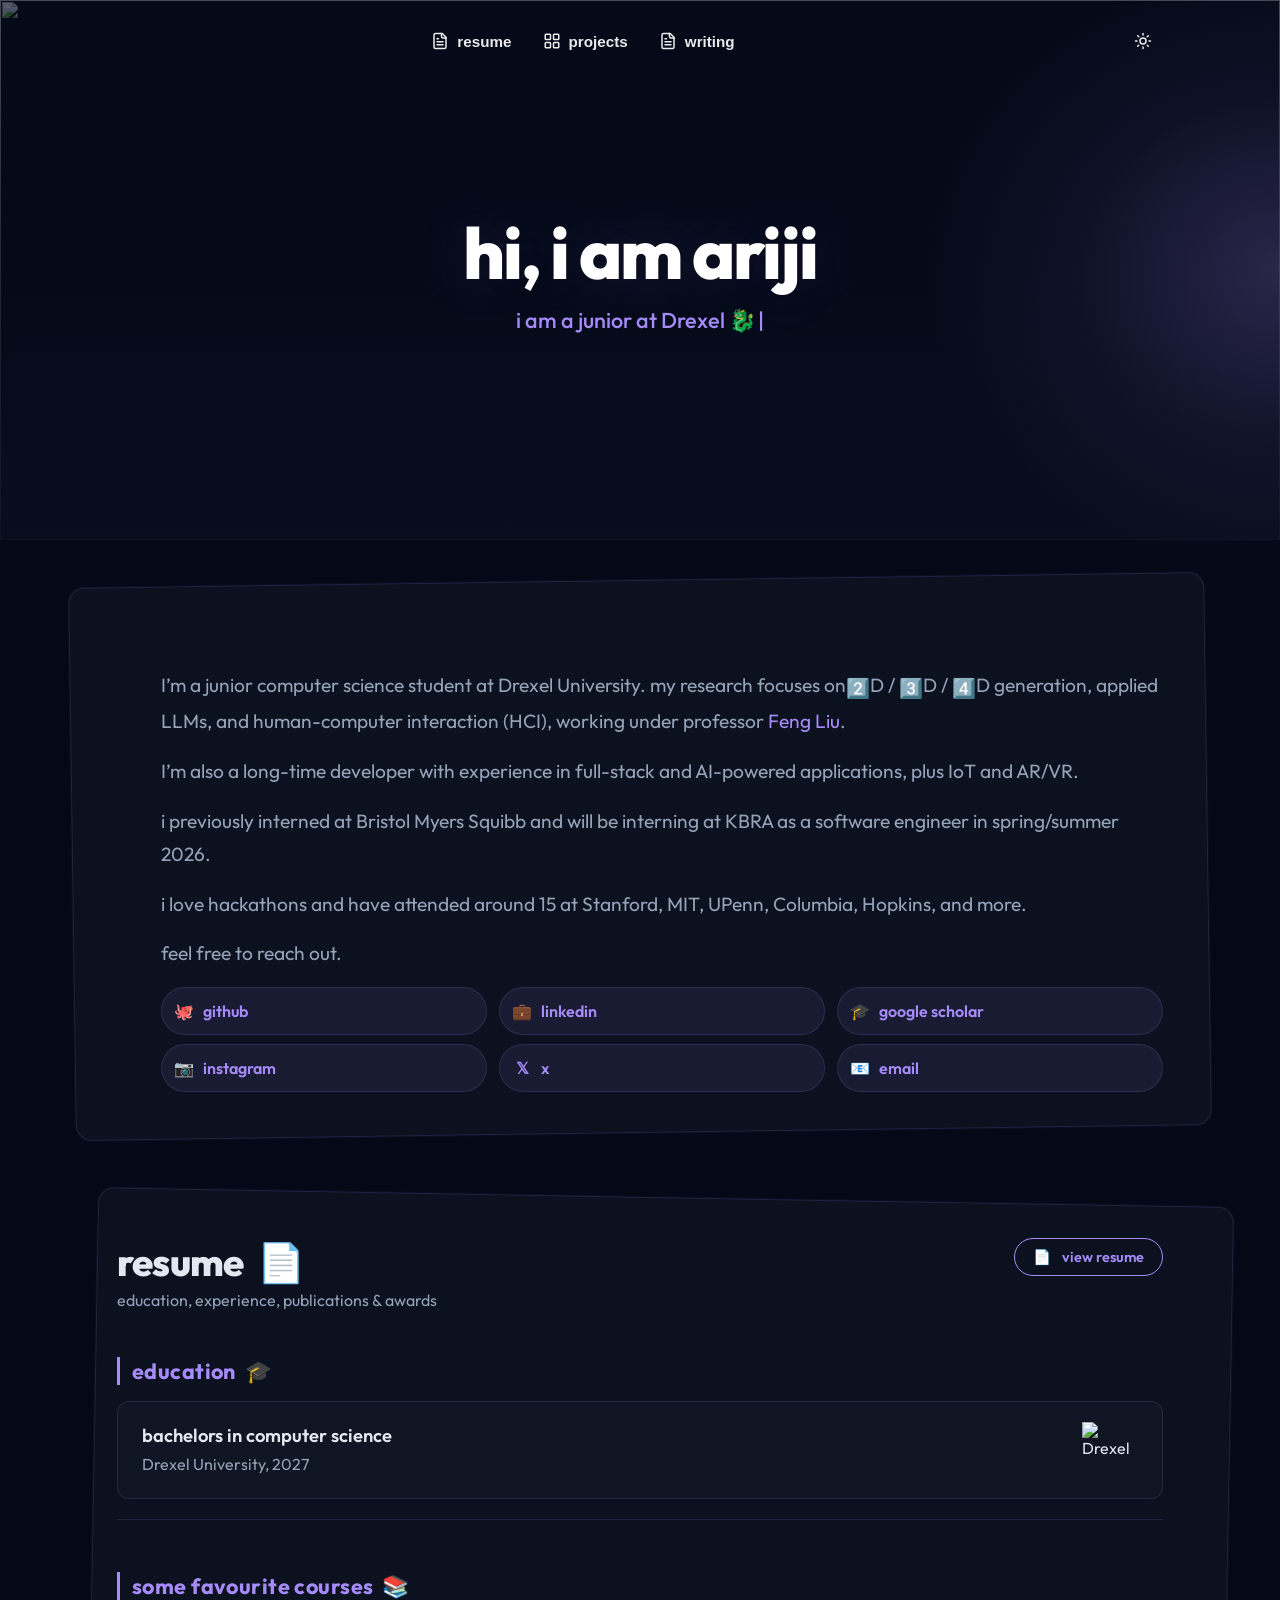
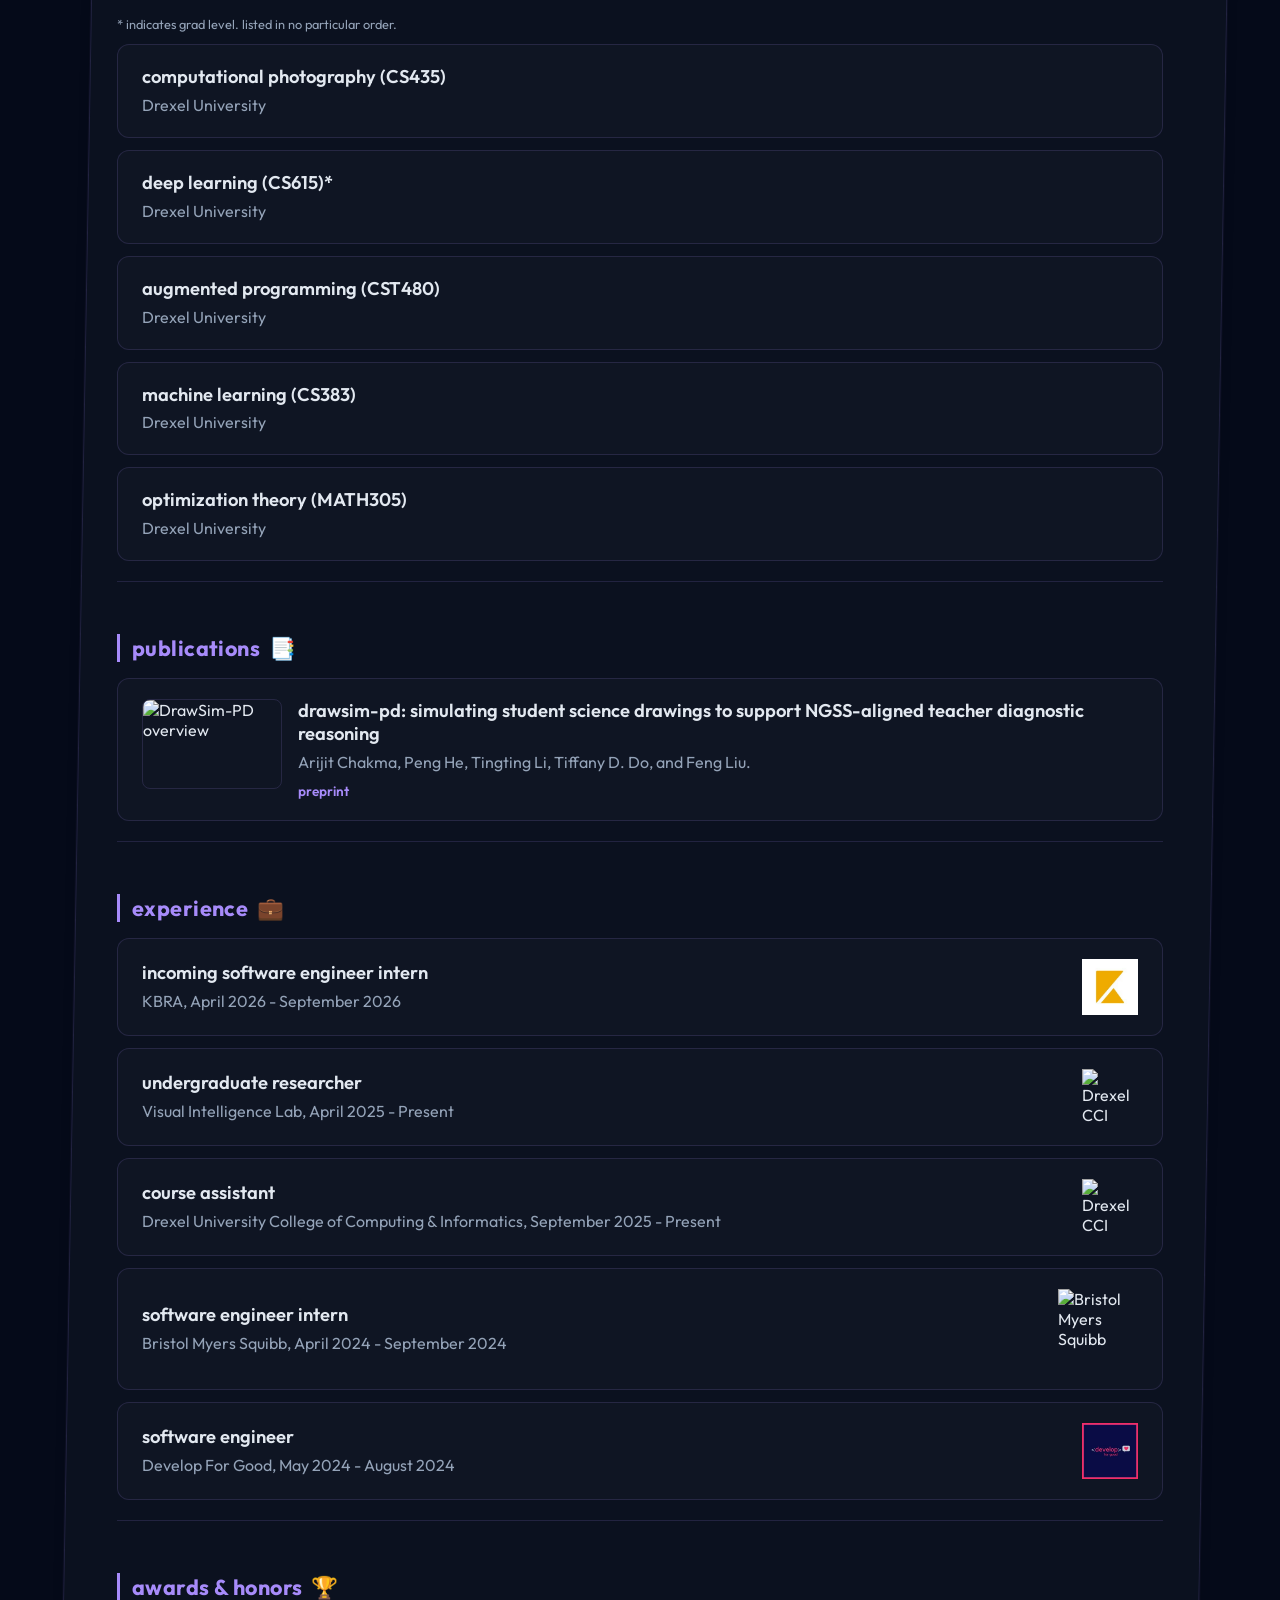
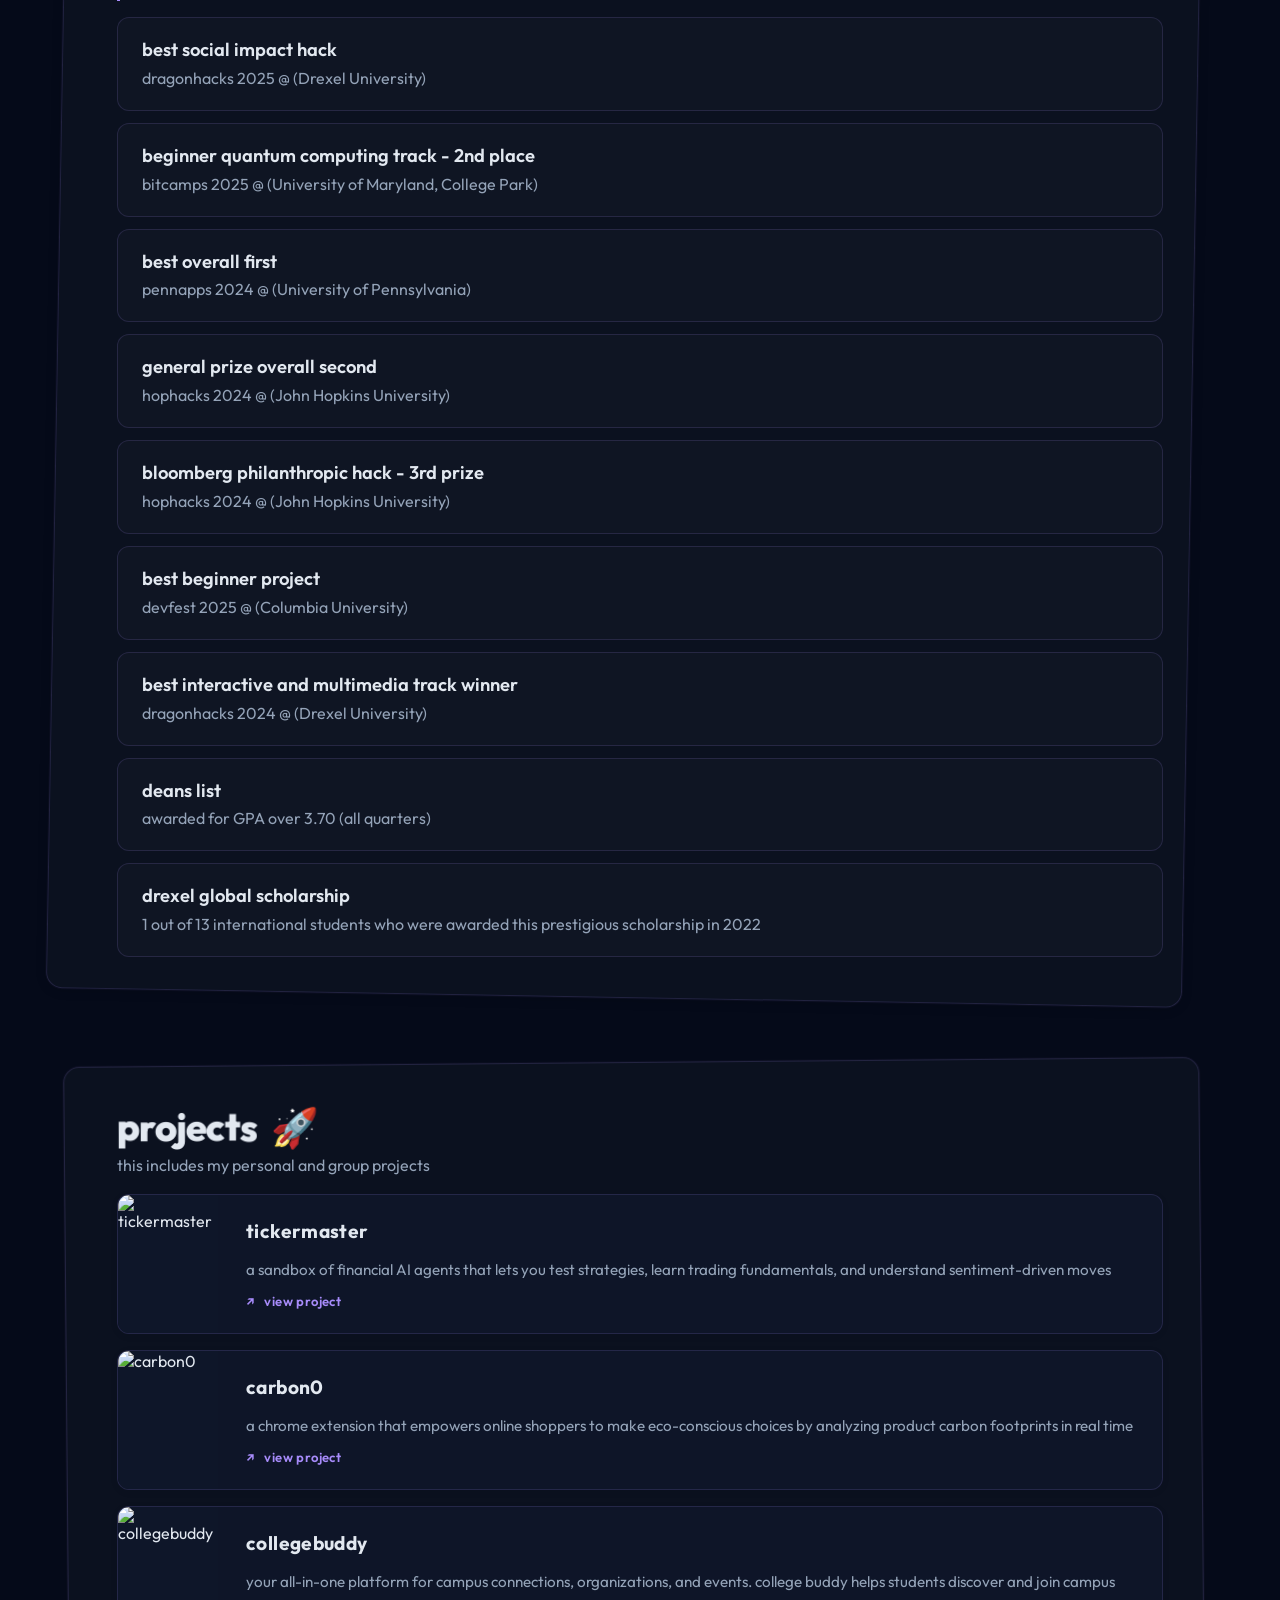
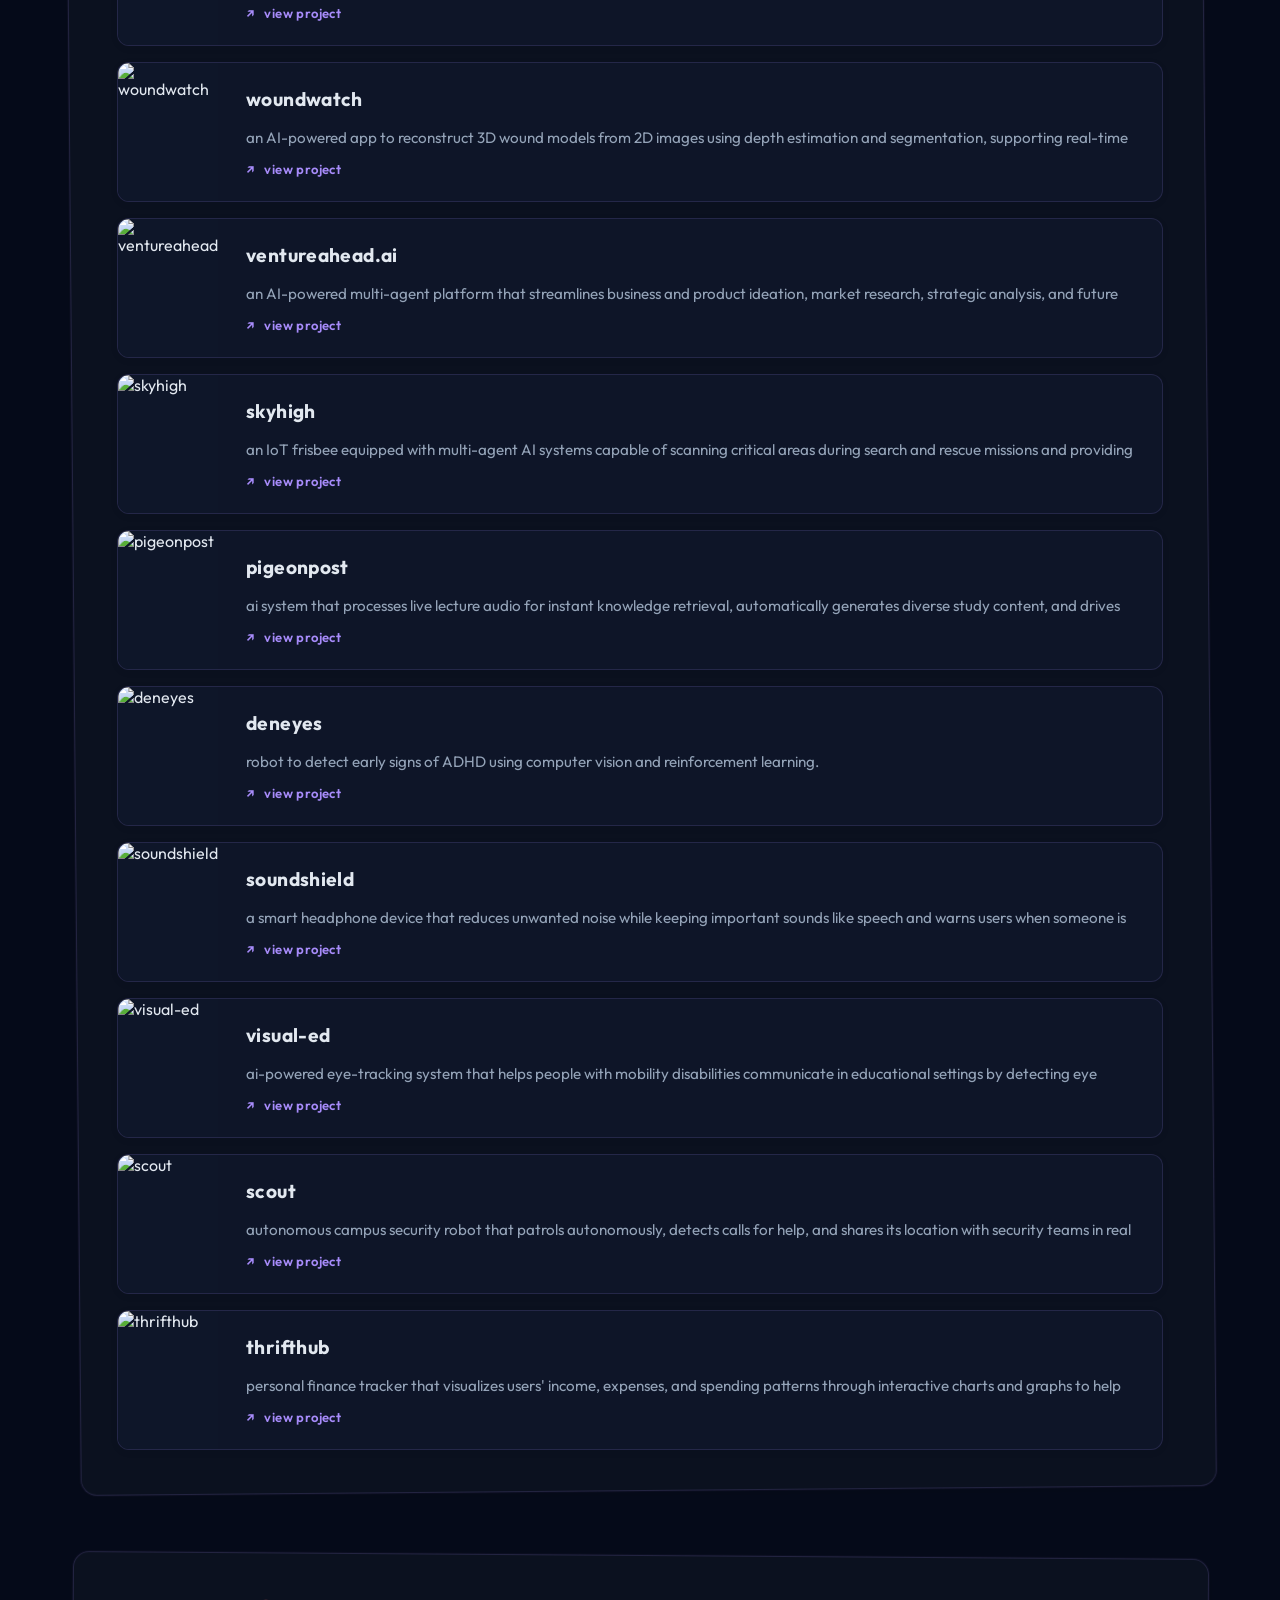
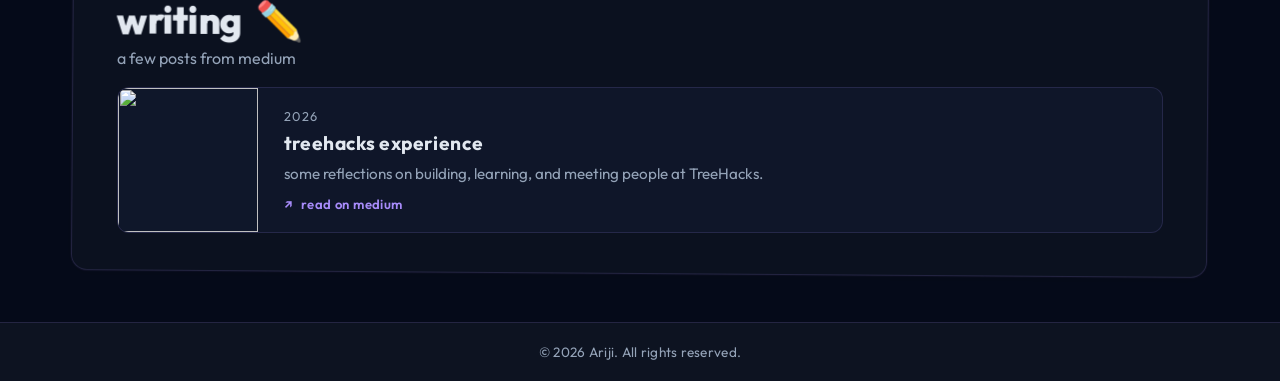
==== index.html @ 7102dad0 "Updates" ====
<!doctype html><html lang="en"><head><meta charset="utf-8"/><link rel="icon" href="data:image/svg+xml,%3Csvg xmlns='http://www.w3.org/2000/svg' viewBox='0 0 100 100'%3E%3Ctext x='50%25' y='66%25' text-anchor='middle' dominant-baseline='central' font-size='100'%3E%F0%9F%91%BB%3C/text%3E%3C/svg%3E"/><meta name="viewport" content="width=device-width,initial-scale=1,viewport-fit=cover"/><meta name="theme-color" content="#050a19"/><link rel="preconnect" href="https://fonts.googleapis.com"/><link rel="preconnect" href="https://fonts.gstatic.com" crossorigin/><link href="https://fonts.googleapis.com/css2?family=Outfit:wght@300;400;500;600;700;800&display=swap" rel="stylesheet"/><meta name="description" content="Ariji Chakma — CS researcher at Drexel (2D/3D/4D generation, LLMs, HCI). Software engineer, hackathon enthusiast."/><link rel="apple-touch-icon" href="/logo192.png"/><link rel="manifest" href="/manifest.json"/><title>Ariji Chakma</title><script defer="defer" src="/static/js/main.16f341e8.js"></script><link href="/static/css/main.cc618ae7.css" rel="stylesheet"></head><body><noscript></noscript><div id="root"></div></body></html>
---- static/css/main.cc618ae7.css ----
@tailwind base;@tailwind components;@tailwind utilities;.home{max-width:100%;overflow-x:hidden}.home,.intro{box-sizing:border-box;padding:0;width:100%}.intro-grid{display:flex;flex-direction:column;gap:1.25rem}.about-header{align-items:center;display:flex;gap:1.25rem;margin-bottom:.75rem}.about-avatar{border:1px solid var(--border-color);border-radius:999px;height:64px;overflow:hidden;width:64px}.about-avatar-img{display:block;height:100%;object-fit:cover;width:100%}.section-heading{color:var(--accent-red);font-size:clamp(1.25rem,2.5vw,1.5rem);font-weight:700;margin-bottom:.25rem;text-transform:lowercase}.section-heading [aria-hidden]{margin-left:.2em}.intro-hero{animation:fadeInUp .6s ease;position:static}.intro-eyebrow{color:var(--text-secondary);font-size:.76rem;font-weight:600;letter-spacing:.06em;margin-bottom:.45rem;text-transform:uppercase}.intro-name{animation:fadeInUp .6s ease .1s both;color:var(--text-primary);font-size:clamp(1.8rem,4vw,3.2rem);font-weight:800;line-height:1.2;margin-bottom:.25rem;word-break:keep-all}.intro-typewriter{animation:fadeInUp .6s ease .15s both;color:var(--accent-red);font-size:clamp(1.1rem,2vw,1.5rem);font-weight:600;margin-bottom:0;min-height:1.75rem}.cursor,.typewriter-text{display:inline-block}.cursor{animation:blink 1s infinite;color:var(--accent-red);margin-left:2px}.bio{animation:fadeInUp .6s ease .2s both;color:var(--text-secondary);font-size:clamp(1.05rem,1.95vw,1.2rem);-webkit-hyphens:auto;hyphens:auto;line-height:1.75;max-width:100%;padding:0;word-break:normal}.bio p{margin-bottom:1rem}.bio .dim-emoji{display:inline;font-style:normal;vertical-align:-.15em}.bio .email-paragraph{margin-top:1rem}.bio a,.email-link{border-bottom:1px solid #0000;color:var(--accent-red);text-decoration:none;transition:color .2s ease,border-color .2s ease}.bio a:hover,.email-link:hover{border-bottom-color:var(--accent-red)}.about-links{grid-gap:.6rem .75rem;display:grid;gap:.6rem .75rem;grid-template-columns:repeat(3,minmax(0,1fr));margin-top:1rem}.about-links a{align-items:center;background:var(--hover-color);border:1px solid var(--border-color);border-radius:999px;color:var(--accent-red);display:inline-flex;font-size:1rem;font-weight:600;gap:.55rem;min-width:0;padding:.55rem .75rem;text-decoration:none;text-transform:lowercase;transition:transform .25s cubic-bezier(.34,1.56,.64,1),background .2s ease,border-color .2s ease}.about-links a:hover{background:#a78bfa1f;border-color:var(--accent-red-soft);transform:translateY(-1px)}.about-link-emoji{align-items:center;display:inline-flex;flex:0 0 auto;justify-content:center;width:1.25em}.snapshots{animation:fadeInUp .6s ease .3s both;margin-top:3rem;position:relative}.snapshots h2{color:var(--text-primary);font-size:clamp(1.4rem,2.5vw,1.9rem);font-weight:700;margin-bottom:1rem;text-transform:lowercase}.scroll-container{border-radius:8px;overflow:hidden;position:relative;width:100%}.scroll-container:after,.scroll-container:before{content:"";height:100%;pointer-events:none;position:absolute;top:0;width:48px;z-index:2}.scroll-container:before{background:linear-gradient(to right,var(--primary-bg),#0000);left:0}.scroll-container:after{background:linear-gradient(to left,var(--primary-bg),#0000);right:0}.image-grid{animation:scroll 30s linear infinite;display:flex;gap:1rem;padding:4px 0;width:max-content}.image-grid:hover{animation-play-state:paused}.snapshot-img{border:1px solid var(--border-color);border-radius:8px;height:clamp(200px,32vw,300px);object-fit:cover;transition:opacity .2s ease;width:min(480px,75vw)}.snapshot-img:hover{opacity:.95}@keyframes scroll{0%{transform:translateX(0)}to{transform:translateX(-50%)}}@media (max-width:768px){.about-links{grid-template-columns:repeat(2,minmax(0,1fr))}.about-links a{font-size:.95rem;padding:.55rem .7rem}.snapshot-img{height:200px;width:300px}}@media (max-width:480px){.intro-name{font-size:1.6rem;line-height:1.3;word-break:normal}.bio,.intro-typewriter{font-size:1rem}.bio{line-height:1.6}.bio p{margin-bottom:.85rem}.about-links{gap:.55rem;grid-template-columns:1fr}.about-links a{justify-content:center}.snapshot-img{height:170px;width:260px}.scroll-container:after,.scroll-container:before{width:24px}}.resume{margin:0;max-width:100%;overflow:visible;padding:0;width:100%}.resume,.resume h1{color:var(--text-primary)}.resume h1{animation:fadeInUp .6s ease;font-size:clamp(1.8rem,3.5vw,2.4rem);font-weight:800;letter-spacing:-.02em;margin-bottom:.25rem;text-transform:lowercase}.resume h1 [aria-hidden]{margin-left:.2em}.resume-button [aria-hidden]{margin-right:.25em}.resume-subtitle{animation:fadeInUp .6s ease .1s both;color:var(--text-secondary);font-size:clamp(.9rem,1.5vw,1rem);margin-bottom:1.2rem;text-transform:lowercase}.resume-section{border-bottom:1px solid var(--border-color);margin-bottom:2rem;padding:1.25rem 0;transition:border-color .2s ease}.resume-section:last-child{border-bottom:none;margin-bottom:0;padding-bottom:0}.resume-section h2{border-left:3px solid var(--accent-red);border-radius:0 2px 2px 0;color:var(--accent-red);font-size:clamp(1.15rem,2.2vw,1.35rem);font-weight:700;letter-spacing:.02em;margin-bottom:1rem;padding-left:.75rem;position:relative;text-transform:lowercase}.resume-section h2 [aria-hidden]{margin-left:.2em}.resume-section-note{color:var(--text-secondary);font-size:.8rem;margin-bottom:.75rem}.resume-header{align-items:flex-start;display:flex;gap:.75rem;justify-content:space-between;margin-bottom:.5rem}.resume-button{align-items:center;background:#0000;border:1px solid var(--accent-red);border-radius:999px;color:var(--accent-red);display:inline-flex;font-size:.9rem;font-weight:600;gap:.5rem;padding:.55rem 1.1rem;text-decoration:none;text-transform:lowercase;transition:background .25s ease,color .25s ease,transform .2s ease,box-shadow .25s ease}.resume-button:hover{background:var(--accent-red);box-shadow:0 4px 14px #a78bfa40;color:var(--primary-bg);transform:translateY(-2px)}.item{align-items:center;animation:fadeInUp .5s ease both;background:#ffffff05;border:1px solid var(--border-color);border-radius:12px;display:flex;gap:1rem;margin-bottom:.75rem;padding:1.25rem 1.5rem;transition:transform .25s ease,border-color .25s ease,box-shadow .25s ease,background .25s ease;width:100%}.item:last-child{margin-bottom:0}.item:hover{background:#a78bfa0a;border-color:var(--accent-red-soft);box-shadow:0 4px 16px #a78bfa14;transform:translateY(-2px)}.item:first-child{animation-delay:.1s}.item:nth-child(2){animation-delay:.15s}.item:nth-child(3){animation-delay:.2s}.item:nth-child(4){animation-delay:.25s}.item:nth-child(5){animation-delay:.3s}.item:nth-child(6){animation-delay:.35s}.item:nth-child(7){animation-delay:.4s}.item:nth-child(8){animation-delay:.45s}.item:nth-child(9){animation-delay:.5s}.content{flex:1 1;min-width:0}.content h3{color:var(--text-primary);font-size:clamp(1rem,2vw,1.15rem);font-weight:600;margin-bottom:.3rem}.content .subtitle{color:var(--text-secondary);font-size:clamp(.9rem,1.7vw,1rem);line-height:1.5;margin:0}.resume-link{border-bottom:1px solid #0000;color:var(--text-secondary);text-decoration:none;transition:color .2s ease,border-color .2s ease}.resume-link:hover{border-bottom-color:var(--accent-red);color:var(--accent-red)}.company-logo{height:80px;width:80px}.company-logo,.company-logo-small{flex-shrink:0;margin-left:auto;object-fit:contain}.company-logo-small{height:56px;width:56px}.publication-card-link{color:inherit;display:block;text-decoration:none;width:100%}.publication-card-link:hover .publication-item{background:#a78bfa0d;border-color:var(--accent-red-soft);box-shadow:0 6px 20px #a78bfa1f}.clickable-item{cursor:pointer}.publication-item{align-items:flex-start}.publication-image{border:1px solid var(--border-color);border-radius:8px;flex-shrink:0;height:90px;object-fit:cover;object-position:center top;transition:border-color .25s ease,box-shadow .25s ease;width:140px}.publication-card-link:hover .publication-image{border-color:var(--accent-red-soft);box-shadow:0 2px 12px #a78bfa26}.publication-card-link .publication-title,.publication-card-link .publication-title:hover{letter-spacing:0;text-transform:none}.publication-link{align-items:center;color:var(--accent-red);display:inline-flex;font-size:.85rem;font-weight:600;gap:.35rem;margin-top:.5rem;transition:gap .2s ease}.publication-card-link:hover .publication-link{gap:.5rem}[data-theme=light] .resume .item{background:#0f172a0a}[data-theme=light] .resume .item:hover{background:#7c3aed0f;box-shadow:0 4px 16px #7c3aed1a}[data-theme=light] .resume-button:hover{box-shadow:0 4px 14px #7c3aed40}[data-theme=light] .publication-card-link:hover .publication-item{box-shadow:0 6px 20px #7c3aed1f}@media (max-width:900px){.company-logo{height:64px;width:64px}.company-logo-small{height:48px;width:48px}}@media (max-width:768px){.resume-header{align-items:flex-start;flex-direction:column}.resume-section{padding:1rem 0}.item{gap:.75rem;padding:1rem 1.1rem}.publication-item{flex-direction:column}.publication-image{height:140px;margin-bottom:.5rem;width:100%}}@media (max-width:480px){.resume-section{margin-bottom:1.5rem;padding:.85rem 0}.resume-section h2{font-size:1.1rem;padding-left:.6rem}.resume-header{flex-wrap:wrap}.resume-button{min-height:44px;padding:.6rem 1rem}.item{align-items:flex-start;flex-direction:column;padding:1.1rem 1rem}.item .content{order:2}.item .company-logo,.item .company-logo-small{height:56px;margin:0 0 .5rem;order:1;width:56px}}@media print{.item:hover{background:var(--card-bg);border-color:var(--border-color)}}.projects{margin:0;max-width:100%;padding:0;width:100%}.projects h1{animation:fadeInUp .6s ease;color:var(--text-primary);font-size:clamp(1.8rem,3.5vw,2.4rem);font-weight:800;letter-spacing:-.02em;margin-bottom:.25rem;text-transform:lowercase}.projects h1 [aria-hidden]{margin-left:.2em}.project-link [aria-hidden]{margin-right:.2em}.projects-subtitle{animation:fadeInUp .6s ease .1s both;color:var(--text-secondary);font-size:clamp(.9rem,1.5vw,1rem);margin-bottom:1.2rem;text-transform:lowercase}.projects-header{margin-bottom:.5rem}.projects-grid{display:flex;flex-direction:column;gap:1rem;margin-top:0;width:100%}.project-card-link{color:inherit;display:block;text-decoration:none;width:100%}.project-card{animation:fadeInUp .5s ease both;background:var(--card-elevated);border:1px solid var(--border-color);border-radius:12px;box-shadow:0 2px 8px #0000000d;display:flex;flex-direction:row;height:140px;overflow:hidden;transition:all .4s cubic-bezier(.34,1.56,.64,1);width:100%}.project-card:hover{border-color:var(--accent-red-soft);box-shadow:0 8px 24px #a78bfa26,0 4px 12px #0000001a;transform:translateY(-6px)}[data-theme=light] .project-card:hover{box-shadow:0 8px 24px #7c3aed1f,0 4px 12px #0000000f}.project-card:first-child{animation-delay:.1s}.project-card:nth-child(2){animation-delay:.15s}.project-card:nth-child(3){animation-delay:.2s}.project-card:nth-child(4){animation-delay:.25s}.project-card:nth-child(5){animation-delay:.3s}.project-card:nth-child(6){animation-delay:.35s}.project-card:nth-child(7){animation-delay:.4s}.project-card:nth-child(8){animation-delay:.45s}.project-card:nth-child(9){animation-delay:.5s}.project-card:nth-child(10){animation-delay:.55s}.project-card:nth-child(11){animation-delay:.6s}.project-image{background:var(--card-elevated);flex-shrink:0;height:100%;overflow:hidden;position:relative;transition:width .4s cubic-bezier(.34,1.56,.64,1),height .4s cubic-bezier(.34,1.56,.64,1);width:100px}.project-image:after{background:linear-gradient(180deg,#0000 0,#0000001a);content:"";inset:0;opacity:0;pointer-events:none;position:absolute;transition:opacity .3s ease}.project-card:hover .project-image:after{opacity:1}.project-image img{display:block;height:100%;object-fit:cover;object-position:center;transition:transform .4s cubic-bezier(.4,0,.2,1);width:100%}.project-card:hover .project-image{width:150px}.project-card:hover .project-image img{transform:scale(1.08)}.project-content{display:flex;flex:1 1;flex-direction:column;gap:.5rem;height:100%;justify-content:space-between;min-width:0;padding:1.5rem 1.75rem}.project-category{display:none}.project-content h3{color:var(--text-primary);font-size:clamp(1rem,1.9vw,1.2rem);font-weight:700;letter-spacing:.02em;margin-bottom:.4rem;text-transform:lowercase}.project-content p{-webkit-line-clamp:4;line-clamp:4;-webkit-box-orient:vertical;color:var(--text-secondary);display:-webkit-box;flex:1 1;font-size:clamp(.9rem,1.5vw,.95rem);line-height:1.6;margin-bottom:.4rem;overflow:hidden}.project-link{align-items:center;color:var(--accent-red);display:inline-flex;font-size:.82rem;font-weight:600;gap:.4rem;letter-spacing:.03em;margin-top:auto;text-transform:lowercase;transition:all .3s cubic-bezier(.34,1.56,.64,1)}.project-card:hover .project-link{color:var(--accent-red);transform:translateX(4px)}.project-link svg{transition:transform .3s cubic-bezier(.34,1.56,.64,1)}.project-card:hover .project-link svg{transform:translateX(2px)}@media (max-width:900px){.project-card{border-radius:10px;height:130px}.project-image{width:90px}.project-card:hover .project-image{width:130px}.project-content{padding:1rem 1.25rem}}@media (max-width:768px){.project-card{border-radius:10px;height:120px}.project-image{width:80px}.project-card:hover .project-image{width:120px}.project-content{padding:1.25rem 1.5rem}.project-content h3{font-size:1rem}.project-content p{-webkit-line-clamp:3;line-clamp:3;font-size:.88rem}}@media (max-width:480px){.projects-grid{gap:1rem}.project-card-link:active .project-card{opacity:.98}.project-card{border-radius:12px;flex-direction:column;height:auto;min-height:0;overflow:hidden}.project-image{border-radius:12px 12px 0 0;flex-shrink:0;height:160px;width:100%}.project-card:hover{transform:translateY(-4px)}.project-card:hover .project-image{height:180px;width:100%}.project-content{gap:.75rem;padding:1.25rem 1.5rem 1.5rem}.project-content h3{font-size:1.1rem;margin-bottom:.5rem}.project-content p{-webkit-line-clamp:4;line-clamp:4;font-size:.9rem;line-height:1.6;margin-bottom:.5rem}.project-link{font-size:.8rem;margin-top:.5rem}}@keyframes blogsFadeInUp{0%{opacity:0;transform:translateY(20px)}to{opacity:1;transform:translateY(0)}}.blogs{margin:0;max-width:100%;padding:0;width:100%}.blogs-header{margin-bottom:.75rem}.blogs h1{animation:blogsFadeInUp .6s ease;color:var(--text-primary);font-size:clamp(1.8rem,3.5vw,2.4rem);font-weight:800;letter-spacing:-.02em;margin-bottom:.25rem;text-transform:lowercase}.blogs h1 [aria-hidden]{margin-left:.2em}.blogs-subtitle{animation:blogsFadeInUp .6s ease .1s both;color:var(--text-secondary);font-size:clamp(.9rem,1.5vw,1rem);margin-bottom:1.2rem;text-transform:lowercase}.blogs-grid{display:flex;flex-direction:column;gap:.85rem;margin-top:0;width:100%}.blog-card-link{color:inherit;display:block;text-decoration:none;width:100%}.blog-card{animation:blogsFadeInUp .5s ease both;background:var(--card-elevated);border:1px solid var(--border-color);border-radius:12px;box-shadow:0 2px 8px #0000000d;display:flex;flex-direction:row;overflow:hidden;transition:all .25s cubic-bezier(.34,1.56,.64,1);width:100%}.blog-card:hover{border-color:var(--accent-red-soft);box-shadow:0 8px 24px #a78bfa26,0 4px 12px #0000001a;transform:translateY(-4px)}[data-theme=light] .blog-card:hover{box-shadow:0 8px 24px #7c3aed1f,0 4px 12px #0000000f}.blog-meta{color:var(--text-secondary);font-size:.8rem;letter-spacing:.12em;margin-bottom:.45rem;text-transform:uppercase}.blog-image{background:var(--card-elevated);flex-shrink:0;width:140px}.blog-image img{display:block;height:100%;object-fit:cover;object-position:center;width:100%}.blog-content{display:flex;flex:1 1;flex-direction:column;min-width:0;padding:1.25rem 1.6rem}.blog-card h3{color:var(--text-primary);font-size:clamp(1rem,1.9vw,1.2rem);font-weight:700;letter-spacing:.02em;margin-bottom:.4rem;text-transform:lowercase}.blog-card p{color:var(--text-secondary);font-size:clamp(.9rem,1.5vw,.95rem);line-height:1.6;margin-bottom:.6rem}.blog-link{align-items:center;color:var(--accent-red);display:inline-flex;font-size:.82rem;font-weight:600;gap:.4rem;letter-spacing:.03em;text-transform:lowercase;transition:all .3s cubic-bezier(.34,1.56,.64,1)}.blog-link [aria-hidden]{margin-right:.1rem}.blog-card:hover .blog-link{transform:translateX(3px)}@media (max-width:768px){.blog-image{width:120px}.blog-content{padding:1.1rem 1.35rem}.blog-card p{font-size:.88rem}}@media (max-width:480px){.blogs-grid{gap:.75rem}.blog-card{flex-direction:column}.blog-image{height:160px;width:100%}.blog-content{padding:1.1rem 1.2rem}}.hero{align-items:center;display:flex;justify-content:center;min-height:60vh;overflow:hidden;position:relative}.hero-bg{inset:0;position:absolute}.hero-teaser{height:100%;object-fit:cover;object-position:center;width:100%}.hero-overlay{background:linear-gradient(180deg,#050a19a6 0,#050a19d1 45%,#080e1ef7);inset:0}.hero-bg:after,.hero-overlay{pointer-events:none;position:absolute}.hero-bg:after{background:radial-gradient(ellipse 80% 80% at 100% 50%,#a78bfa38 0,#a78bfa0f 40%,#0000 70%);content:"";height:100%;right:0;top:0;width:50%}.hero-content{padding:2rem 1.5rem;position:relative;text-align:center;z-index:1}.hero-heading{align-items:center;display:inline-flex;gap:.9rem;justify-content:center}.hero-avatar{border:1px solid #94a3b8a6;border-radius:999px;box-shadow:0 0 0 2px #0f172ab3;height:56px;overflow:hidden;width:56px}.hero-avatar-img{display:block;height:100%;object-fit:cover;width:100%}.hero-name{animation:hero-fade-up .8s ease-out both;color:#fff;font-size:clamp(2.5rem,8vw,4.5rem);font-weight:800;letter-spacing:-.03em;margin-bottom:.5rem;text-shadow:0 2px 20px #0000004d,0 0 48px #a78bfa33}.hero-tagline{animation:hero-fade-up .8s ease-out .2s both;color:#a78bfa;font-size:clamp(1rem,2.5vw,1.35rem);font-weight:500;min-height:1.75rem}.hero-profile{align-items:center;display:flex;justify-content:center;margin-top:2rem}.hero-profile-fire{--profile-size:clamp(200px,32vw,270px);--flame-yellow:#e9d5ff;--flame-amber:#c4b5fd;--flame-orange:#a855f7;--flame-deep:#7c3aed;--flame-red:#4c1d95;--flame-glow:#a78bfab3;--flame-glow-hot:#818cf866;animation:hero-fire-flicker 2.2s ease-in-out infinite,hero-profile-in .9s ease-out .3s both;background:conic-gradient(from 12deg,var(--flame-yellow) 0,var(--flame-amber) 12%,var(--flame-orange) 24%,var(--flame-red) 38%,var(--flame-deep) 52%,var(--flame-amber) 68%,var(--flame-yellow) 82%,var(--flame-orange) 92%,var(--flame-yellow) 100%);border-radius:50%;box-shadow:0 0 20px var(--flame-glow),0 0 46px var(--flame-glow-hot),inset 0 0 22px #fbbf2429;filter:saturate(1.1);height:var(--profile-size);isolation:isolate;padding:7px;position:relative;width:var(--profile-size)}.hero-profile-fire:after,.hero-profile-fire:before{border-radius:50%;content:"";pointer-events:none;position:absolute;z-index:-1}.hero-profile-fire:before{animation:flame-spin 7.5s linear infinite;background:conic-gradient(from -8deg,#0000 0,var(--flame-yellow) 4%,var(--flame-orange) 8%,var(--flame-deep) 12%,#0000 16%,#0000 20%,var(--flame-amber) 24%,var(--flame-orange) 28%,var(--flame-deep) 32%,#0000 38%,#0000 42%,var(--flame-yellow) 46%,var(--flame-orange) 50%,var(--flame-deep) 54%,#0000 60%,#0000 64%,var(--flame-amber) 68%,var(--flame-orange) 72%,var(--flame-deep) 76%,#0000 82%,#0000 86%,var(--flame-yellow) 92%,var(--flame-orange) 96%,var(--flame-deep) 100%);box-shadow:0 0 18px var(--flame-glow),0 0 32px var(--flame-glow-hot);filter:blur(3px);inset:-10px;opacity:.85}.hero-profile-fire:after{animation:flame-lick 2.1s ease-in-out infinite;background:radial-gradient(circle at 30% 25%,#ffffff59,#0000 60%),conic-gradient(from 24deg,var(--flame-yellow) 0,var(--flame-orange) 28%,var(--flame-red) 54%,var(--flame-amber) 78%,var(--flame-yellow) 100%);filter:blur(9px);inset:-8px;mix-blend-mode:screen;opacity:.6}.hero-profile-inner{background:#0d1321;border-radius:50%;height:100%;overflow:hidden;position:relative;width:100%;z-index:1}.hero-profile-pic{display:block;height:100%;object-fit:cover;width:100%}@keyframes hero-fire-flicker{0%,to{box-shadow:0 0 20px #fbbf2480,0 0 40px #ea580c4d,inset 0 0 20px #fbbf2426;filter:brightness(1) saturate(1.1)}50%{box-shadow:0 0 28px #fbbf24b3,0 0 50px #ea580c73,inset 0 0 24px #fbbf2433;filter:brightness(1.08) saturate(1.25)}}@keyframes flame-spin{0%{transform:rotate(0deg)}to{transform:rotate(1turn)}}@keyframes flame-lick{0%,to{filter:blur(12px) brightness(1);opacity:.54;transform:scale(.995)}50%{filter:blur(14px) brightness(1.08);opacity:.72;transform:scale(1.02)}}@keyframes hero-profile-in{0%{opacity:0;transform:scale(.88)}to{opacity:1;transform:scale(1)}}@keyframes hero-fade-up{0%{opacity:0;transform:translateY(20px)}to{opacity:1;transform:translateY(0)}}.hero-tagline .cursor{animation:blink 1s infinite;color:#a78bfa}@keyframes blink{0%,50%{opacity:1}51%,to{opacity:0}}[data-theme=light] .hero-overlay{background:linear-gradient(180deg,#f8fafc80 0,#f1f5f9bf 50%,#f8fafcfa)}[data-theme=light] .hero-bg:after{background:radial-gradient(ellipse 80% 80% at 100% 50%,#7c3aed2e 0,#7c3aed0d 40%,#0000 70%)}[data-theme=light] .hero-name{color:#0f172a;text-shadow:0 0 40px #7c3aed26}[data-theme=light] .hero-tagline,[data-theme=light] .hero-tagline .cursor{color:#7c3aed}[data-theme=light] .hero-profile-fire{--flame-yellow:#f5f3ff;--flame-amber:#ddd6fe;--flame-orange:#c4b5fd;--flame-deep:#a855f7;--flame-red:#7c3aed;--flame-glow:#a78bfa8c;--flame-glow-hot:#818cf859;box-shadow:0 0 18px var(--flame-glow),0 0 38px var(--flame-glow-hot)}[data-theme=light] .hero-profile-inner{background:#f8fafc}@media (max-width:768px){.hero{min-height:50vh}.hero-content{padding:2rem max(1.25rem,env(safe-area-inset-right)) 2rem max(1.25rem,env(safe-area-inset-left))}.hero-name{font-size:clamp(2rem,10vw,3rem)}.hero-tagline{font-size:clamp(.95rem,4vw,1.2rem)}.hero-profile{margin-top:1.5rem}}@media (max-width:480px){.hero{min-height:45vh}.hero-content{padding:1.5rem max(1rem,env(safe-area-inset-right)) 1.5rem max(1rem,env(safe-area-inset-left))}.hero-name{font-size:clamp(1.75rem,9vw,2.5rem);line-height:1.15}.hero-tagline{font-size:.95rem;min-height:1.5rem}.hero-profile{margin-top:1.25rem}.hero-profile-fire{--profile-size:clamp(170px,30vw,230px)}}.hobbies-page{box-sizing:border-box;color:var(--text-primary);max-width:100%;min-height:100%;padding:0;width:100%}.hobbies-title{font-size:clamp(1.6rem,3vw,2.1rem);font-weight:800;margin-bottom:.9rem;text-transform:lowercase}.arts-grid{grid-gap:.7rem;display:grid;gap:.7rem;grid-template-columns:repeat(auto-fill,minmax(280px,1fr));width:100%}.art-card{background:var(--card-bg);border:1px solid var(--border-color);border-radius:10px;overflow:hidden;transition:border-color .2s ease;width:100%}.art-card:hover{background:var(--card-elevated);border-color:var(--accent-red-soft)}.art-image-wrap{aspect-ratio:1;background:var(--secondary-bg);overflow:hidden;position:relative}.art-image{display:block;height:100%;object-fit:cover;object-position:center;transition:transform .2s ease;width:100%}.art-card:hover .art-image{transform:scale(1.02)}.art-info{background:linear-gradient(0deg,#000c,#0000 50%);display:flex;flex-direction:column;inset:0;justify-content:flex-end;opacity:0;padding:1rem;position:absolute;transition:opacity .2s ease}.art-card:hover .art-info{opacity:1}.art-meta{color:#ffffffe6;font-size:.85rem;margin:0}@media (max-width:768px){.arts-grid{grid-template-columns:1fr}}@media (hover:none){.art-info{opacity:0;pointer-events:none}}.sidebar{background:var(--sidebar-bg);border-right:1px solid var(--border-color);display:flex;flex-direction:column;gap:1.5rem;max-width:var(--sidebar-width);padding:0 1.25rem 1.5rem;position:relative;width:100%}.sidebar:before{background:linear-gradient(to bottom,#0000,var(--accent-red-soft) 20%,var(--accent-red-soft) 80%,#0000);content:"";height:100%;opacity:.3;position:absolute;right:0;top:0;width:1px}.desktop-sidebar{height:100vh;left:0;overflow-y:auto;position:fixed;top:0;z-index:1000}.mobile-sidebar{display:none}.brand-button{align-items:center;animation:fadeInUp .5s ease;background:#0000;border:0;cursor:pointer;display:flex;justify-content:center;margin:0 auto;padding:1.5rem 0 0;position:relative;transition:all .4s cubic-bezier(.34,1.56,.64,1);width:fit-content}.brand-button:hover{transform:translateY(-2px)}@keyframes fadeInUp{0%{opacity:0;transform:translateY(10px)}to{opacity:1;transform:translateY(0)}}.profile-image-container{border:2px solid var(--border-color);border-radius:50%;box-shadow:0 4px 16px #00000026;flex-shrink:0;height:120px;overflow:hidden;position:relative;transition:all .4s cubic-bezier(.34,1.56,.64,1);width:120px}.brand-button:hover .profile-image-container{border-color:var(--accent-red-soft);box-shadow:0 0 0 3px var(--accent-soft),0 8px 24px #a78bfa40;transform:scale(1.08)}.profile-image{display:block;height:100%;object-fit:cover;object-position:center top;transition:transform .5s cubic-bezier(.34,1.56,.64,1);width:100%}.brand-button:hover .profile-image{transform:scale(1.06)}.brand-copy{display:flex;flex-direction:column;gap:0;min-width:0}.brand-title{color:var(--text-primary);font-size:clamp(1.1rem,2vw,1.3rem);font-weight:700;line-height:1.2;transition:transform .3s ease,color .3s ease}.brand-button:hover .brand-title{color:var(--accent-red);transform:translateX(2px)}.brand-subtitle{color:var(--text-secondary);font-size:clamp(.8rem,1.5vw,.9rem);margin-top:2px;text-transform:lowercase;transition:color .3s ease,transform .3s ease}.brand-button:hover .brand-subtitle{color:var(--text-primary);transform:translateX(2px)}.nav-controls,.nav-links{display:flex;flex-direction:column;gap:6px;padding:.5rem 0}.nav-link{align-items:center;background:#0000;border:1px solid #0000;border-radius:12px;color:var(--text-secondary);cursor:pointer;display:inline-flex;font-size:clamp(1rem,1.8vw,1.15rem);gap:.85rem;min-height:48px;overflow:hidden;padding:.75rem 1rem;position:relative;text-decoration:none;transform:translateX(0) scale(1);transition:all .35s cubic-bezier(.34,1.56,.64,1);width:100%}.nav-link:before{background:linear-gradient(to bottom,var(--accent-red),var(--accent-red-soft));border-radius:0 3px 3px 0;content:"";height:0;left:0;position:absolute;top:50%;transform:translateY(-50%);transition:height .35s cubic-bezier(.34,1.56,.64,1);width:4px}.nav-link:hover{background:var(--card-elevated);border-color:var(--border-color);box-shadow:0 4px 16px #00000014;color:var(--text-primary);transform:translateX(8px) scale(1.02)}.nav-link:hover:before{height:65%}.nav-link.active{background:linear-gradient(90deg,#ff45001f,var(--card-elevated));border-color:var(--accent-red-soft);box-shadow:0 4px 16px #ff450033;color:var(--accent-red);font-weight:600;transform:translateX(8px) scale(1.02)}.nav-link.active:before{background:linear-gradient(to bottom,var(--accent-red),var(--accent-red-soft));height:70%}.nav-link svg{flex-shrink:0;transition:transform .35s cubic-bezier(.34,1.56,.64,1)}.nav-link:hover svg{transform:scale(1.15)}@keyframes slideIn{0%{opacity:0;transform:translateX(-8px)}to{opacity:1;transform:translateX(4px)}}.nav-text{text-transform:lowercase}.social-links{border-top:1px solid var(--border-color);display:flex;flex-wrap:wrap;gap:8px;margin-top:auto;padding-top:1.25rem;position:relative}.social-links:before{background:linear-gradient(90deg,#0000,var(--accent-red-soft),#0000);content:"";height:1px;left:50%;position:absolute;top:0;transform:translateX(-50%);width:40px}.social-link{align-items:center;background:var(--card-elevated);border:1px solid var(--border-color);border-radius:12px;box-shadow:0 2px 8px #0000000f;color:var(--text-secondary);display:inline-flex;height:42px;justify-content:center;position:relative;transform:scale(1) rotate(0deg);width:42px}.social-link,.social-link:after{transition:all .4s cubic-bezier(.34,1.56,.64,1)}.social-link:after{border:2px solid var(--accent-red-soft);border-radius:14px;content:"";inset:-2px;opacity:0;position:absolute;transform:scale(.9)}.social-link:hover{background:linear-gradient(135deg,#ff450026,var(--card-elevated));border-color:var(--accent-red-soft);box-shadow:0 8px 24px #ff45004d;color:var(--accent-red);transform:translateY(-4px) scale(1.1) rotate(3deg)}.social-link:hover:after{opacity:.5;transform:scale(1.05)}.social-link svg{transition:transform .3s cubic-bezier(.34,1.56,.64,1)}.social-link:hover svg{transform:scale(1.2)}.mobile-menu-btn{align-items:center;background:var(--card-bg);border:1px solid var(--border-color);border-radius:10px;box-shadow:0 2px 8px #0000001a;color:var(--text-primary);cursor:pointer;display:none;height:48px;justify-content:center;position:fixed;right:1rem;top:1rem;transition:all .35s cubic-bezier(.34,1.56,.64,1);width:48px;z-index:1300}.mobile-menu-btn:hover{background:var(--card-elevated);border-color:var(--accent-red-soft);box-shadow:0 6px 20px #ff450040;transform:scale(1.08)}.mobile-menu-btn.open{background:var(--accent-red);border-color:var(--accent-red);color:var(--primary-bg)}.sidebar-overlay{display:none}@media (max-width:900px){.desktop-sidebar{display:none}.mobile-menu-btn{display:inline-flex}.mobile-sidebar{border-right:1px solid var(--border-color);box-shadow:4px 0 24px #00000026;display:flex;height:100vh;left:0;position:fixed;top:0;transform:translateX(-100%);transition:transform .3s cubic-bezier(.4,0,.2,1);width:min(340px,85vw);z-index:1250}.mobile-sidebar.open{transform:translateX(0)}.profile-image-container{height:80px;width:80px}.nav-link{font-size:1rem;min-height:48px}.sidebar{padding:1rem .9rem}.sidebar-overlay{-webkit-backdrop-filter:blur(2px);backdrop-filter:blur(2px);background:#0006;display:block;inset:0;opacity:0;position:fixed;transition:opacity .3s cubic-bezier(.4,0,.2,1),visibility .3s cubic-bezier(.4,0,.2,1);visibility:hidden;z-index:1200}.sidebar-overlay.visible{opacity:1;visibility:visible}@media (max-width:480px){.profile-image-container{height:70px;width:70px}.brand-title{font-size:1rem}.brand-subtitle{font-size:.75rem}.nav-link{font-size:.95rem;min-height:44px}.social-link{height:36px;width:36px}.mobile-sidebar{width:min(300px,90vw)}}}@media (min-width:901px) and (max-width:1100px){:root{--sidebar-width:280px}}.footer{align-items:center;background:var(--secondary-bg);border-top:1px solid var(--border-color);color:var(--text-secondary);display:flex;flex-direction:column;font-size:.85rem;gap:.5rem;letter-spacing:.02em;margin-top:auto;padding:1.25rem max(1rem,env(safe-area-inset-right)) 1.25rem max(1rem,env(safe-area-inset-left));text-align:center}@media (max-width:480px){.footer{padding:.85rem max(1rem,env(safe-area-inset-right)) max(.85rem,env(safe-area-inset-bottom)) max(1rem,env(safe-area-inset-left))}}.navbar{background:#0000;border-bottom:none;left:0;position:absolute;right:0;top:0;z-index:10}.navbar .navbar-inner{background:#0000;border:none;border-radius:0 0 12px 12px;margin:.75rem 1rem 0;max-width:calc(1200px - 2rem)}.navbar-inner{justify-content:space-between;margin:0 auto;max-width:1200px;padding:.75rem 1.5rem}.navbar-center,.navbar-inner{align-items:center;display:flex}.navbar-center{flex:1 1;gap:.5rem;justify-content:center}.navbar-brand{background:none;border:none;color:var(--text-primary);cursor:pointer;font-size:1.25rem;font-weight:700;padding:.35rem 0;text-transform:lowercase;transition:color .2s ease}.navbar-brand:hover{color:var(--accent-red)}.navbar .navbar-brand,.navbar .navbar-link{color:#ffffffeb}.navbar .navbar-link:hover{background:var(--hover-color);color:var(--accent-red)}.navbar-links{align-items:center;display:flex;gap:.25rem}.navbar-link{align-items:center;background:none;border:none;border-radius:8px;color:var(--text-secondary);cursor:pointer;display:inline-flex;font-size:.95rem;font-weight:600;gap:.5rem;padding:.5rem .85rem;text-decoration:none;text-transform:lowercase;transition:color .2s ease,background .2s ease}.navbar-link:hover{background:var(--hover-color);color:var(--text-primary)}.navbar-link.active{background:var(--hover-color);color:var(--accent-red)}.navbar-actions{align-items:center;display:flex;gap:.25rem;margin-left:auto}.navbar-theme{padding:.5rem}[data-theme=light] .navbar .navbar-brand,[data-theme=light] .navbar .navbar-link{color:#0f172a}[data-theme=light] .navbar .navbar-link:hover{background:#7c3aed1a;color:#7c3aed}@media (max-width:768px){.navbar .navbar-inner{margin:.5rem .75rem 0;padding-left:max(1rem,env(safe-area-inset-left));padding-right:max(1rem,env(safe-area-inset-right))}.navbar-inner{padding:.6rem .5rem}.navbar-center{flex:1 1;gap:.25rem;justify-content:center}.navbar-link{font-size:.88rem;padding:.45rem .6rem}.navbar-link svg{height:16px;width:16px}.navbar-theme{min-height:44px;min-width:44px;padding:.5rem}}@media (max-width:480px){.navbar .navbar-inner{margin:.5rem .5rem 0}.navbar-inner{padding:.5rem .4rem}.navbar-link{font-size:.82rem;padding:.4rem .5rem}.navbar-link span{display:inline}}:root{--sidebar-width:260px;--accent:#a78bfa;--accent-soft:#a78bfa40;--accent-red:#a78bfa;--accent-red-soft:#c4b5fd;--focus-ring:#a78bfa59;--radius-sm:8px;--radius-md:12px;--radius-lg:16px}[data-theme=dark]{--primary-bg:#050a19;--secondary-bg:#0d1321;--sidebar-bg:#080e1cf2;--text-primary:#e2e8f0;--text-secondary:#94a3b8;--accent-color:#a78bfa;--hover-color:#a78bfa14;--border-color:#a78bfa26;--card-bg:#0d1321cc;--card-elevated:#0f172ae6}[data-theme=light]{--primary-bg:#f8fafc;--secondary-bg:#f1f5f9;--sidebar-bg:#fffffff7;--text-primary:#0f172a;--text-secondary:#475569;--accent-color:#7c3aed;--accent-red:#7c3aed;--accent-red-soft:#8b5cf6;--hover-color:#7c3aed14;--border-color:#0f172a1a;--card-bg:#fff;--card-elevated:#fff;--focus-ring:#7c3aed66}*{box-sizing:border-box;margin:0;padding:0}#root,body,html{min-height:100%}html{scroll-behavior:smooth}body,html{direction:ltr;overflow-x:hidden}body{-webkit-font-smoothing:antialiased;-moz-osx-font-smoothing:grayscale;background:var(--primary-bg);color:var(--text-primary);font-family:Outfit,-apple-system,BlinkMacSystemFont,Segoe UI,Roboto,sans-serif;overflow-y:auto;transition:background-color .2s ease,color .2s ease}.app,.footer,.home,.main-content,.projects,.resume,.sidebar{direction:ltr}::-webkit-scrollbar{width:8px}::-webkit-scrollbar-track{background:#0000}::-webkit-scrollbar-thumb{background:var(--border-color);border-radius:4px}::-webkit-scrollbar-thumb:hover{background:var(--text-secondary)}::selection{background:#a78bfa40;background:var(--accent-soft);color:var(--text-primary)}@media (prefers-reduced-motion:reduce){*,:after,:before{animation-duration:.01ms!important;animation-iteration-count:1!important;transition-duration:.01ms!important}}.app{min-height:100vh}.page-shell{align-items:stretch;display:flex;flex-direction:column;min-height:100vh;width:100%}.main-content{display:flex;flex:1 1;flex-direction:column;max-width:100%;overflow-x:hidden;padding:0;transition:all .2s ease;width:100%}.app-ethereal .main-content{padding:0}.footer{width:100%}#about-section,#blogs-section,#projects-section,#resume-section{scroll-margin-top:24px}#about-section,#resume-section{margin-bottom:0}.home-page-layout{display:flex;flex-direction:column;gap:4rem;margin:0 auto;max-width:1200px;padding:2.5rem 2rem 3rem;width:100%}.about-with-profile{margin-top:0;overflow:visible;position:relative}.profile-overlap{display:flex;justify-content:center;position:relative;z-index:2}.profile-overlap--left{left:0;margin:0;padding:0;position:absolute;top:0;transform:translate(30%,-50%)}.profile-overlap .hero-profile{margin-top:0}.content-section{animation:fadeIn .6s ease;background:var(--card-bg);border:1px solid var(--border-color);border-radius:16px;border-radius:var(--radius-lg);box-shadow:0 2px 12px #0000001f,0 0 0 1px #a78bfa0a;display:block;padding:2.5rem 2.75rem;transition:transform .35s cubic-bezier(.34,1.56,.64,1),box-shadow .35s ease,border-color .25s ease;width:100%}[data-theme=light] .content-section{box-shadow:0 1px 3px #0000000f,0 0 0 1px #0f172a0f}.content-section:hover{border-color:#a78bfa33;box-shadow:0 12px 40px #0000002e,0 0 0 1px #a78bfa1f}[data-theme=light] .content-section:hover{border-color:#7c3aed26;box-shadow:0 6px 20px #00000014,0 0 0 1px #0f172a14}#about-section.content-section{transform:rotate(-.8deg)}#about-section.content-section:hover{transform:rotate(-.8deg) translateY(-4px) scale(1.02)}#about-section .content-section-inner{padding-left:2.75rem;padding-top:3rem;transform:rotate(.8deg)}#resume-section.content-section{transform:rotate(1deg)}#resume-section.content-section:hover{transform:rotate(1deg) translateY(-4px) scale(1.02)}#resume-section .content-section-inner{transform:rotate(-1deg)}#projects-section.content-section{transform:rotate(-.5deg)}#projects-section.content-section:hover{transform:rotate(-.5deg) translateY(-4px) scale(1.02)}#projects-section .content-section-inner{transform:rotate(.5deg)}#blogs-section.content-section{transform:rotate(.4deg)}#blogs-section.content-section:hover{transform:rotate(.4deg) translateY(-4px) scale(1.02)}#blogs-section .content-section-inner{transform:rotate(-.4deg)}@keyframes fadeIn{0%{opacity:0;transform:translateY(20px)}to{opacity:1;transform:translateY(0)}}:is(a,button,.nav-link,.project-card-link):focus-visible{border-radius:8px;outline:3px solid #a78bfa59;outline:3px solid var(--focus-ring);outline-offset:2px}@media (hover:none){:is(a,button):active{-webkit-tap-highlight-color:rgba(167,139,250,.2);tap-highlight-color:#a78bfa33}}@media (max-width:1100px){:root{--sidebar-width:280px}.main-content{padding:1.5rem 1.5rem 2rem}}@media (min-width:1200px){.main-content{padding:2rem 3rem 2.5rem}}@media (max-width:900px){.page-shell{align-items:stretch;margin-left:0;width:100%}.main-content{max-width:100%;padding:0;width:100%}.home-page-layout{padding:2.5rem 1.25rem 2rem}#about-section,#blogs-section,#projects-section,#resume-section{scroll-margin-top:24px}#about-section,#resume-section{margin-bottom:0}}@media (max-width:768px){.profile-overlap--left{left:50%;top:0;transform:translate(-50%,-50%)}.home-page-layout{padding:2rem max(1rem,env(safe-area-inset-right)) 1.5rem max(1rem,env(safe-area-inset-left))}#about-section.content-section,#projects-section.content-section,#resume-section.content-section{transform:none}#about-section.content-section:hover,#projects-section.content-section:hover,#resume-section.content-section:hover{transform:translateY(-2px)}#about-section .content-section-inner,#projects-section .content-section-inner,#resume-section .content-section-inner{transform:none}#about-section .content-section-inner{padding-top:3rem}}@media (max-width:480px){.main-content{max-width:100%;padding:0;width:100%}.home-page-layout{padding:1.5rem max(1rem,env(safe-area-inset-right)) 1.5rem max(1rem,env(safe-area-inset-left))}.content-section{padding:1.75rem max(1.25rem,env(safe-area-inset-right)) 1.75rem max(1.25rem,env(safe-area-inset-left))}#about-section .content-section-inner{padding-left:1.25rem;padding-right:1.25rem;padding-top:3rem}.bio,.home,.intro,.intro-grid{max-width:100%;width:100%}}
/*# sourceMappingURL=main.cc618ae7.css.map*/
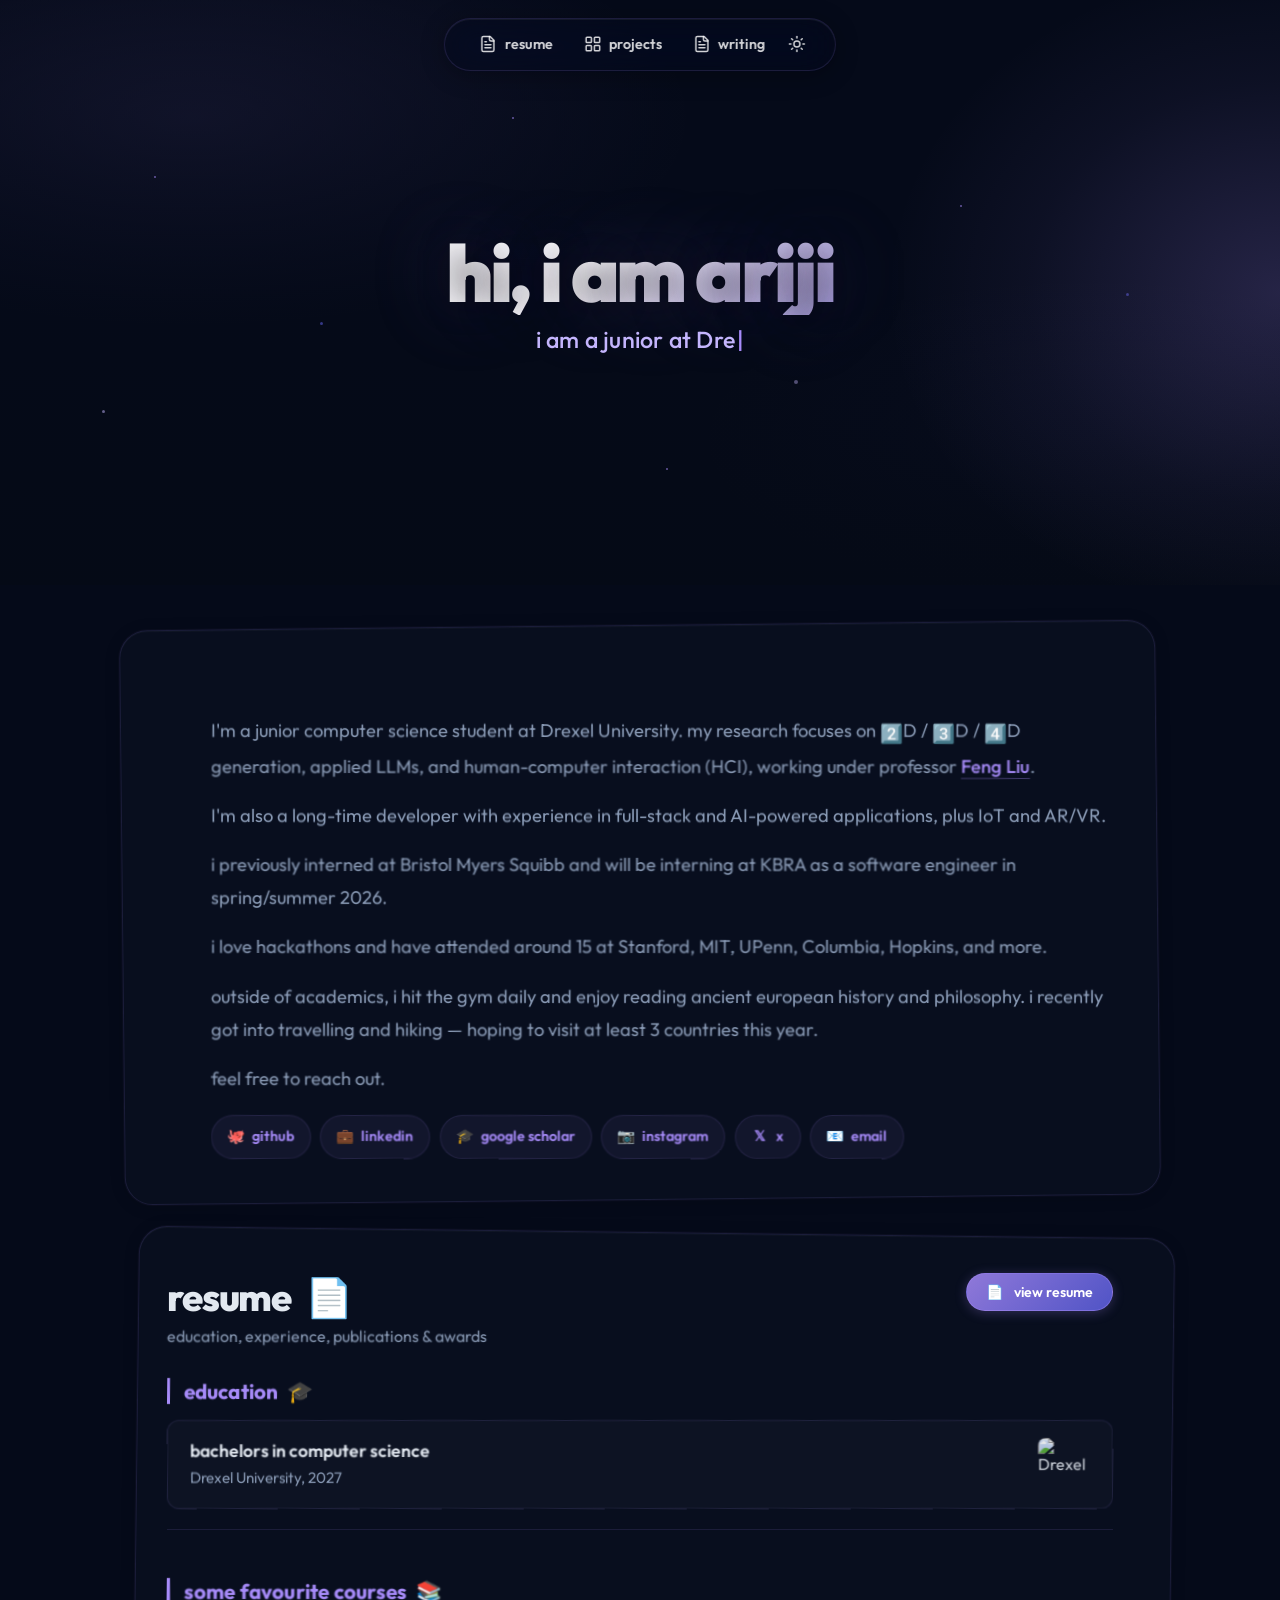
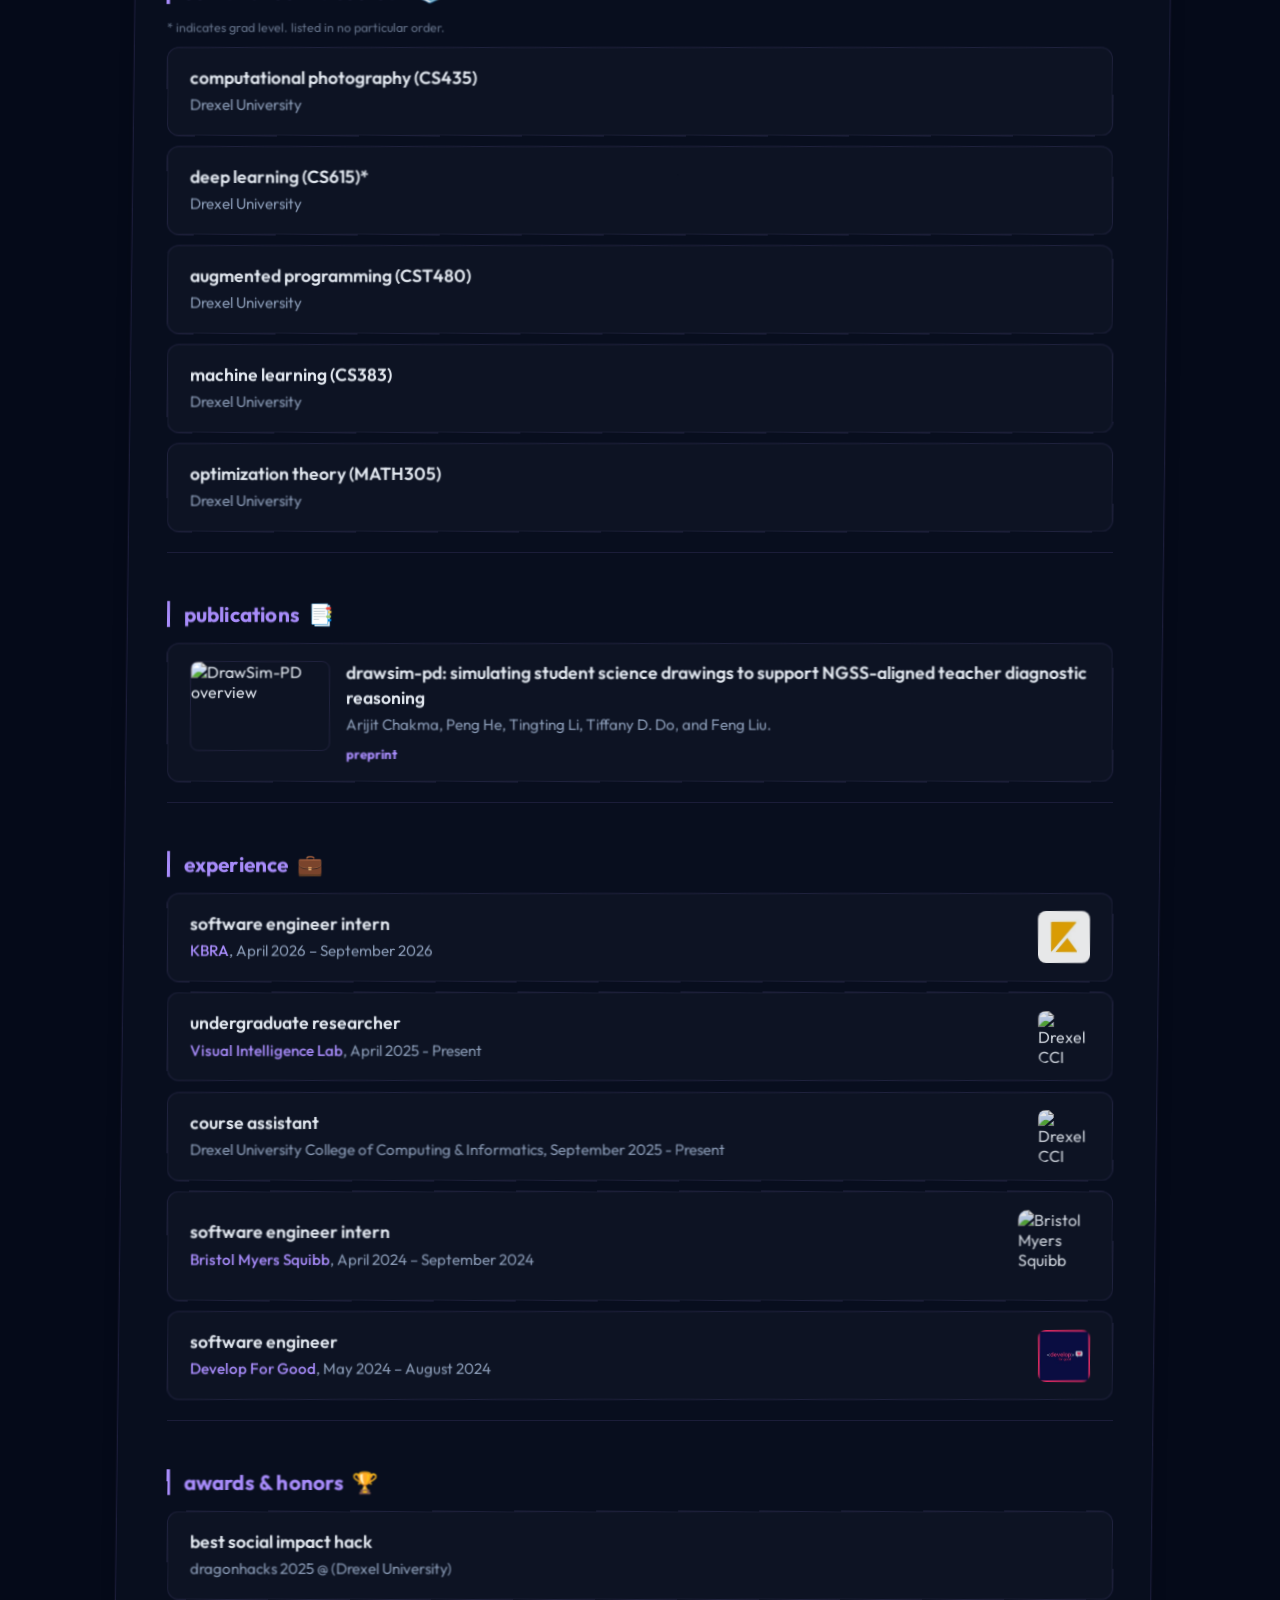
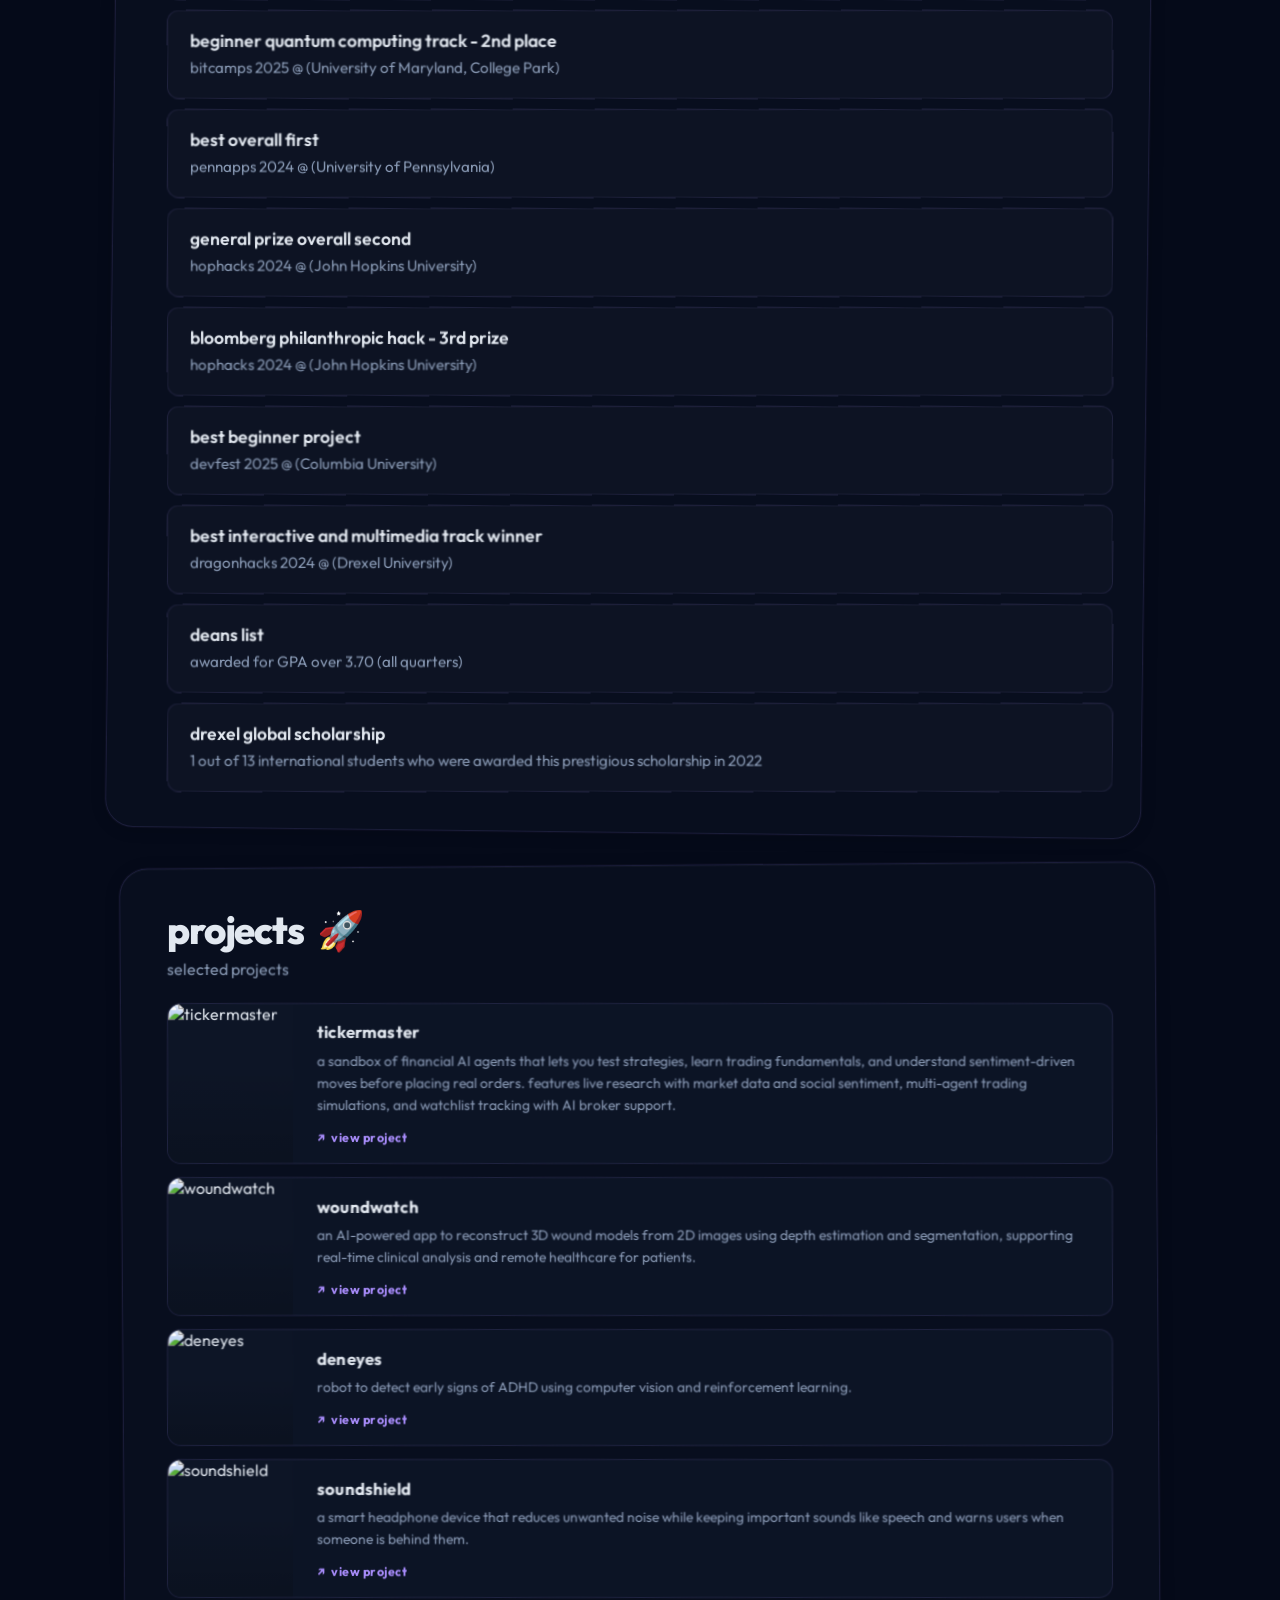
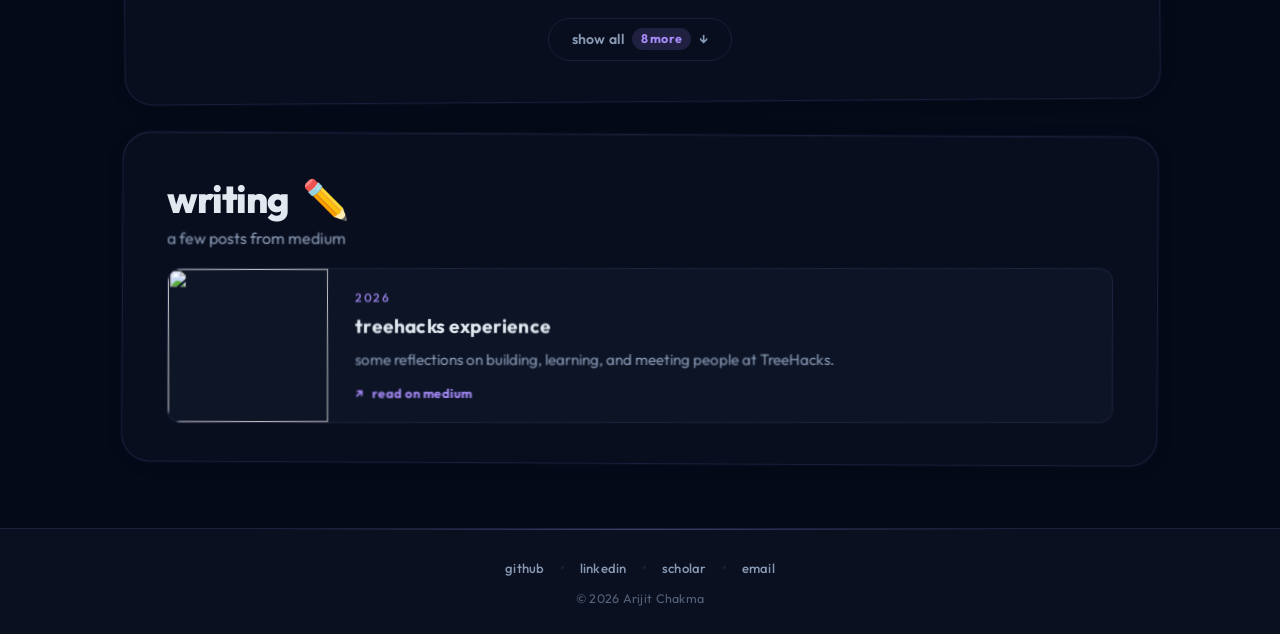
==== commit c225d6b5: "Updates" ====
--- a/index.html
+++ b/index.html
@@ -1 +1 @@
-<!doctype html><html lang="en"><head><meta charset="utf-8"/><link rel="icon" href="data:image/svg+xml,%3Csvg xmlns='http://www.w3.org/2000/svg' viewBox='0 0 100 100'%3E%3Ctext x='50%25' y='66%25' text-anchor='middle' dominant-baseline='central' font-size='100'%3E%F0%9F%91%BB%3C/text%3E%3C/svg%3E"/><meta name="viewport" content="width=device-width,initial-scale=1,viewport-fit=cover"/><meta name="theme-color" content="#050a19"/><link rel="preconnect" href="https://fonts.googleapis.com"/><link rel="preconnect" href="https://fonts.gstatic.com" crossorigin/><link href="https://fonts.googleapis.com/css2?family=Outfit:wght@300;400;500;600;700;800&display=swap" rel="stylesheet"/><meta name="description" content="Ariji Chakma — CS researcher at Drexel (2D/3D/4D generation, LLMs, HCI). Software engineer, hackathon enthusiast."/><link rel="apple-touch-icon" href="/logo192.png"/><link rel="manifest" href="/manifest.json"/><title>Ariji Chakma</title><script defer="defer" src="/static/js/main.16f341e8.js"></script><link href="/static/css/main.cc618ae7.css" rel="stylesheet"></head><body><noscript></noscript><div id="root"></div></body></html>+<!doctype html><html lang="en"><head><meta charset="utf-8"/><link rel="icon" href="data:image/svg+xml,%3Csvg xmlns='http://www.w3.org/2000/svg' viewBox='0 0 100 100'%3E%3Ctext x='50%25' y='66%25' text-anchor='middle' dominant-baseline='central' font-size='100'%3E%F0%9F%91%BB%3C/text%3E%3C/svg%3E"/><meta name="viewport" content="width=device-width,initial-scale=1,viewport-fit=cover"/><meta name="theme-color" content="#050a19"/><link rel="preconnect" href="https://fonts.googleapis.com"/><link rel="preconnect" href="https://fonts.gstatic.com" crossorigin/><link href="https://fonts.googleapis.com/css2?family=Outfit:wght@300;400;500;600;700;800&display=swap" rel="stylesheet"/><meta name="description" content="Ariji Chakma — CS researcher at Drexel (2D/3D/4D generation, LLMs, HCI). Software engineer, hackathon enthusiast."/><link rel="apple-touch-icon" href="/logo192.png"/><link rel="manifest" href="/manifest.json"/><title>Ariji Chakma</title><script defer="defer" src="/static/js/main.a3942839.js"></script><link href="/static/css/main.5e949f59.css" rel="stylesheet"></head><body><noscript></noscript><div id="root"></div></body></html>
--- a/static/css/main.5e949f59.css
+++ b/static/css/main.5e949f59.css
@@ -0,0 +1,2 @@
+@import url(https://fonts.googleapis.com/css2?family=Outfit:wght@300;400;500;600;700;800;900&family=Inter:wght@400;500;600&display=swap);@tailwind base;@tailwind components;@tailwind utilities;.home{max-width:100%;overflow-x:hidden}.home,.intro{box-sizing:border-box;padding:0;width:100%}.intro-grid{display:flex;flex-direction:column;gap:1.25rem}.about-header{align-items:center;display:flex;gap:1.25rem;margin-bottom:.75rem}.about-avatar{border:1px solid var(--border-color);border-radius:999px;height:64px;overflow:hidden;width:64px}.about-avatar-img{display:block;height:100%;object-fit:cover;width:100%}.section-heading{color:var(--accent-red);font-size:clamp(1.25rem,2.5vw,1.5rem);font-weight:700;margin-bottom:.25rem;text-transform:lowercase}.intro-hero{animation:fadeInUp .6s ease;position:static}.intro-eyebrow{color:var(--text-secondary);font-size:.76rem;font-weight:600;letter-spacing:.06em;margin-bottom:.45rem;text-transform:uppercase}.intro-name{animation:fadeInUp .6s ease .1s both;color:var(--text-primary);font-size:clamp(1.8rem,4vw,3.2rem);font-weight:800;line-height:1.2;margin-bottom:.25rem;word-break:keep-all}.intro-typewriter{animation:fadeInUp .6s ease .15s both;color:var(--accent-red);font-size:clamp(1.1rem,2vw,1.5rem);font-weight:600;margin-bottom:0;min-height:1.75rem}.cursor,.typewriter-text{display:inline-block}.cursor{animation:blink 1s infinite;color:var(--accent-red);margin-left:2px}.bio{animation:fadeInUp .6s ease .2s both;color:var(--text-secondary);font-size:clamp(1rem,1.9vw,1.15rem);-webkit-hyphens:auto;hyphens:auto;line-height:1.8;max-width:100%;padding:0;word-break:normal}.bio p{margin-bottom:1rem}.about-highlights{display:flex;flex-direction:column;gap:.55rem;margin:.25rem 0 1.25rem}.about-highlight-item{align-items:flex-start;background:#a78bfa0d;border:1px solid var(--border-color);border-radius:10px;color:var(--text-secondary);display:flex;font-size:clamp(.9rem,1.6vw,1rem);gap:.75rem;padding:.6rem .9rem;transition:background .2s ease,border-color .2s ease}.about-highlight-item:hover{background:#a78bfa1a;border-color:#a78bfa40}[data-theme=light] .about-highlight-item{background:#7c3aed0a;border-color:#7c3aed1a}[data-theme=light] .about-highlight-item:hover{background:#7c3aed14;border-color:#7c3aed33}.about-highlight-emoji{flex-shrink:0;font-size:1.05em;line-height:1.6}.about-interests{display:flex;flex-wrap:wrap;gap:.4rem .5rem;margin:0 0 1.25rem}.about-interest-tag{background:#a78bfa14;border:1px solid var(--border-color);border-radius:999px;color:var(--text-secondary);font-size:.82rem;font-weight:600;letter-spacing:.01em;padding:.32rem .85rem;text-transform:lowercase;transition:transform .2s ease,background .2s ease}.about-interest-tag:hover{background:#a78bfa24;transform:translateY(-2px)}[data-theme=light] .about-interest-tag{background:#7c3aed0f}.bio .dim-emoji{display:inline;font-style:normal;vertical-align:-.15em}.bio .email-paragraph{margin-top:1rem}.bio a,.email-link{border-bottom:1px solid #a78bfa59;color:var(--accent-red);font-weight:500;text-decoration:none;transition:color .2s ease,border-color .2s ease}.bio a:hover,.email-link:hover{border-bottom-color:var(--accent-red)}.about-links{display:flex;flex-wrap:wrap;gap:.5rem .6rem;margin-top:1.25rem}.about-links a{align-items:center;background:#a78bfa0f;border:1px solid var(--border-color);border-radius:999px;color:var(--accent-red);display:inline-flex;font-size:.9rem;font-weight:600;gap:.5rem;min-width:0;padding:.5rem 1rem;text-decoration:none;text-transform:lowercase;transition:transform .25s cubic-bezier(.34,1.56,.64,1),background .2s ease,border-color .2s ease,box-shadow .2s ease}.about-links a:hover{background:#a78bfa24;border-color:#a78bfa59;box-shadow:0 4px 14px #a78bfa26;transform:translateY(-2px)}[data-theme=light] .about-links a:hover{box-shadow:0 4px 14px #7c3aed21}.about-link-emoji{align-items:center;display:inline-flex;flex:0 0 auto;justify-content:center;width:1.1em}.snapshots{animation:fadeInUp .6s ease .3s both;margin-top:3rem;position:relative}.snapshots h2{color:var(--text-primary);font-size:clamp(1.3rem,2.5vw,1.75rem);font-weight:700;margin-bottom:1rem;text-transform:lowercase}.scroll-container{border-radius:12px;overflow:hidden;position:relative;width:100%}.scroll-container:after,.scroll-container:before{content:"";height:100%;pointer-events:none;position:absolute;top:0;width:56px;z-index:2}.scroll-container:before{background:linear-gradient(to right,var(--primary-bg),#0000);left:0}.scroll-container:after{background:linear-gradient(to left,var(--primary-bg),#0000);right:0}.image-grid{animation:scroll 30s linear infinite;display:flex;gap:.85rem;padding:4px 0;width:max-content}.image-grid:hover{animation-play-state:paused}.snapshot-img{border:1px solid var(--border-color);border-radius:10px;height:clamp(200px,32vw,300px);object-fit:cover;transition:opacity .2s ease,transform .2s ease;width:min(480px,75vw)}.snapshot-img:hover{opacity:.95;transform:scale(1.02)}@keyframes scroll{0%{transform:translateX(0)}to{transform:translateX(-50%)}}@media (max-width:768px){.about-links{gap:.45rem .5rem}.about-links a{font-size:.875rem;padding:.48rem .85rem}.snapshot-img{height:200px;width:300px}}@media (max-width:480px){.intro-name{font-size:1.6rem;line-height:1.3;word-break:normal}.intro-typewriter{font-size:1rem}.bio{font-size:.98rem;line-height:1.7}.bio p{margin-bottom:.85rem}.about-links{gap:.4rem}.about-links a{font-size:.84rem;padding:.45rem .8rem}.snapshot-img{height:170px;width:260px}.scroll-container:after,.scroll-container:before{width:24px}}.resume{color:var(--text-primary);margin:0;max-width:100%;overflow:visible;padding:0;width:100%}.resume-header{align-items:flex-start;display:flex;gap:1rem;justify-content:space-between;margin-bottom:.75rem}.resume h1{animation:fadeInUp .6s ease;color:var(--text-primary);font-size:clamp(1.8rem,3.5vw,2.4rem);font-weight:800;letter-spacing:-.03em;margin-bottom:.3rem;text-transform:lowercase}.resume h1 [aria-hidden]{margin-left:.2em}.resume-subtitle{animation:fadeInUp .6s ease .1s both;color:var(--text-secondary);font-size:clamp(.88rem,1.5vw,1rem);margin-bottom:0;text-transform:lowercase}.resume-button{align-items:center;background:linear-gradient(135deg,#a78bfad9,#6366f1cc);border:1px solid #a78bfa66;border-radius:999px;box-shadow:0 2px 12px #a78bfa40;color:#fff;display:inline-flex;flex-shrink:0;font-size:.88rem;font-weight:600;gap:.5rem;padding:.55rem 1.2rem;text-decoration:none;text-transform:lowercase;transition:transform .2s ease,box-shadow .25s ease,background .25s ease}.resume-button:hover{background:linear-gradient(135deg,#a78bfaf2,#6366f1e6);box-shadow:0 6px 22px #a78bfa61;transform:translateY(-2px)}.resume-button [aria-hidden]{margin-right:.1em}[data-theme=light] .resume-button{background:linear-gradient(135deg,#7c3aed,#6366f1);border-color:#7c3aed4d;box-shadow:0 2px 12px #7c3aed38}[data-theme=light] .resume-button:hover{box-shadow:0 6px 22px #7c3aed59}.resume-section{border-bottom:1px solid var(--border-color);margin-bottom:1.75rem;padding:1.25rem 0;transition:border-color .2s ease}.resume-section:last-child{border-bottom:none;margin-bottom:0;padding-bottom:0}.resume-section h2{border-left:3px solid var(--accent-red);border-radius:0 2px 2px 0;color:var(--accent-red);font-size:clamp(1.1rem,2.2vw,1.3rem);font-weight:700;letter-spacing:.01em;margin-bottom:1rem;padding-left:.85rem;position:relative;text-transform:lowercase}.resume-section h2 [aria-hidden]{margin-left:.2em}.resume-section-note{color:var(--text-secondary);font-size:.78rem;margin-bottom:.75rem;opacity:.7}.item{align-items:center;animation:fadeInUp .5s ease both;background:#ffffff05;border:1px solid var(--border-color);border-radius:12px;display:flex;gap:1rem;margin-bottom:.65rem;padding:1.1rem 1.4rem;transition:transform .25s ease,border-color .25s ease,box-shadow .25s ease,background .25s ease;width:100%}.item:last-child{margin-bottom:0}.item:hover{background:#a78bfa0a;border-color:#a78bfa40;box-shadow:0 4px 18px #a78bfa1a;transform:translateY(-2px)}.item:first-child{animation-delay:.05s}.item:nth-child(2){animation-delay:.1s}.item:nth-child(3){animation-delay:.15s}.item:nth-child(4){animation-delay:.2s}.item:nth-child(5){animation-delay:.25s}.item:nth-child(6){animation-delay:.3s}.item:nth-child(7){animation-delay:.35s}.item:nth-child(8){animation-delay:.4s}.item:nth-child(9){animation-delay:.45s}.content{flex:1 1;min-width:0}.content h3{color:var(--text-primary);font-size:clamp(.95rem,1.8vw,1.1rem);font-weight:600;line-height:1.4;margin-bottom:.25rem}.content .subtitle{color:var(--text-secondary);font-size:clamp(.85rem,1.5vw,.95rem);line-height:1.5;margin:0}.resume-link{border-bottom:1px solid #0000;color:var(--accent-red);font-weight:500;text-decoration:none;transition:border-color .2s ease}.resume-link:hover{border-bottom-color:var(--accent-red)}.company-logo{border-radius:10px;height:72px;width:72px}.company-logo,.company-logo-small{flex-shrink:0;margin-left:auto;object-fit:contain;opacity:.9;transition:opacity .2s ease}.company-logo-small{border-radius:8px;height:52px;width:52px}.item:hover .company-logo,.item:hover .company-logo-small{opacity:1}.publication-card-link{color:inherit;display:block;text-decoration:none;width:100%}.publication-card-link:hover .publication-item{background:#a78bfa0d;border-color:#a78bfa40;box-shadow:0 6px 22px #a78bfa21}.clickable-item{cursor:pointer}.publication-item{align-items:flex-start}.publication-image{border:1px solid var(--border-color);border-radius:8px;flex-shrink:0;height:90px;object-fit:cover;object-position:center top;transition:border-color .25s ease,box-shadow .25s ease;width:140px}.publication-card-link:hover .publication-image{border-color:#a78bfa4d;box-shadow:0 2px 14px #a78bfa2e}.publication-card-link .publication-title,.publication-card-link .publication-title:hover{letter-spacing:0;text-transform:none}.publication-link{align-items:center;color:var(--accent-red);display:inline-flex;font-size:.82rem;font-weight:700;gap:.35rem;margin-top:.55rem;transition:gap .2s ease}.publication-card-link:hover .publication-link{gap:.55rem}[data-theme=light] .resume .item{background:rgba(15,23,42,.025)}[data-theme=light] .resume .item:hover{background:#7c3aed0d;border-color:#7c3aed33;box-shadow:0 4px 18px #7c3aed1a}[data-theme=light] .publication-card-link:hover .publication-item{box-shadow:0 6px 22px #7c3aed1f}@media (max-width:900px){.company-logo{height:60px;width:60px}.company-logo-small{height:44px;width:44px}}@media (max-width:768px){.resume-header{align-items:flex-start;flex-direction:column}.resume-section{padding:1rem 0}.item{gap:.75rem;padding:1rem 1.1rem}.publication-item{flex-direction:column}.publication-image{height:140px;margin-bottom:.5rem;width:100%}}@media (max-width:480px){.resume-section{margin-bottom:1.5rem;padding:.85rem 0}.resume-section h2{font-size:1.05rem;padding-left:.65rem}.resume-header{flex-wrap:wrap}.resume-button{min-height:40px;padding:.55rem 1rem}.item{align-items:flex-start;flex-direction:column;padding:1rem .95rem}.item .content{order:2}.item .company-logo,.item .company-logo-small{height:48px;margin:0 0 .5rem;order:1;width:48px}}@media print{.item:hover{background:var(--card-bg);border-color:var(--border-color)}}.projects{margin:0;max-width:100%;padding:0;width:100%}.projects-header{margin-bottom:1.5rem}.projects h1{animation:fadeInUp .6s ease;color:var(--text-primary);font-size:clamp(1.8rem,3.5vw,2.4rem);font-weight:800;letter-spacing:-.03em;margin-bottom:.3rem;text-transform:lowercase}.projects h1 [aria-hidden]{margin-left:.2em}.projects-subtitle{animation:fadeInUp .6s ease .1s both;color:var(--text-secondary);font-size:clamp(.88rem,1.5vw,1rem);margin-bottom:0;text-transform:lowercase}.projects-grid{display:flex;flex-direction:column;gap:.85rem;margin-top:0;width:100%}.project-card-link{color:inherit;display:block;text-decoration:none;width:100%}.project-card{animation:fadeInUp .55s ease both;background:var(--card-elevated);border:1px solid var(--border-color);border-radius:14px;box-shadow:0 2px 10px #00000012;display:flex;flex-direction:row;min-height:110px;overflow:hidden;position:relative;transition:transform .35s cubic-bezier(.34,1.56,.64,1),box-shadow .35s ease,border-color .3s ease;width:100%}.project-card:before{background:linear-gradient(90deg,#0000,#a78bfa80,#0000);border-radius:0 0 2px 2px;content:"";height:1px;left:15%;opacity:0;position:absolute;right:15%;top:0;transition:opacity .35s ease}.project-card:hover:before{opacity:1}.project-card:hover{border-color:#a78bfa40;box-shadow:0 12px 36px #a78bfa2e,0 4px 14px #0000001f;transform:translateY(-6px) scale(1.01)}[data-theme=light] .project-card:hover{border-color:#7c3aed38;box-shadow:0 12px 36px #7c3aed1f,0 4px 14px #0000000f}.project-card:first-child{animation-delay:.05s}.project-card:nth-child(2){animation-delay:.1s}.project-card:nth-child(3){animation-delay:.15s}.project-card:nth-child(4){animation-delay:.2s}.project-card:nth-child(5){animation-delay:.25s}.project-card:nth-child(6){animation-delay:.3s}.project-card:nth-child(7){animation-delay:.35s}.project-card:nth-child(8){animation-delay:.4s}.project-card:nth-child(9){animation-delay:.45s}.project-card:nth-child(10){animation-delay:.5s}.project-card:nth-child(11){animation-delay:.55s}.project-card:nth-child(12){animation-delay:.6s}.project-image{align-self:stretch;background:var(--card-elevated);flex-shrink:0;overflow:hidden;position:relative;width:125px}.project-image:after{background:linear-gradient(180deg,#0000 40%,#00000040);content:"";inset:0;opacity:.7;pointer-events:none;position:absolute;transition:opacity .3s ease}.project-card:hover .project-image:after{opacity:.45}.project-image img{display:block;height:100%;object-fit:cover;object-position:center;transition:transform .5s cubic-bezier(.4,0,.2,1);width:100%}.project-card:hover .project-image img{transform:scale(1.1)}.project-content{display:flex;flex:1 1;flex-direction:column;gap:.35rem;justify-content:center;min-width:0;padding:1.1rem 1.5rem}.project-category{display:none}.project-content h3{color:var(--text-primary);font-size:clamp(.92rem,1.6vw,1.05rem);font-weight:700;letter-spacing:.01em;line-height:1.35;margin-bottom:0;text-transform:lowercase}.project-content p{-webkit-line-clamp:4;line-clamp:4;-webkit-box-orient:vertical;color:var(--text-secondary);display:-webkit-box;flex:1 1;font-size:clamp(.8rem,1.3vw,.87rem);line-height:1.6;margin:0;overflow:hidden}.project-link{align-items:center;color:var(--accent-red);display:inline-flex;font-size:.78rem;font-weight:700;gap:.35rem;letter-spacing:.04em;margin-top:auto;padding-top:.5rem;text-transform:lowercase;transition:all .25s cubic-bezier(.34,1.56,.64,1)}.project-card:hover .project-link{color:var(--accent-red-soft);transform:translateX(3px)}.projects-toggle{align-items:center;background:#0000;border:1.5px solid var(--border-color);border-radius:999px;color:var(--text-secondary);cursor:pointer;display:flex;font-family:inherit;font-size:.88rem;font-weight:600;gap:.5rem;letter-spacing:.02em;margin:1.25rem auto 0;padding:.6rem 1.4rem;text-transform:lowercase;transition:color .2s ease,border-color .2s ease,background .2s ease,box-shadow .2s ease,transform .2s ease}.projects-toggle:hover{background:#a78bfa12;border-color:#a78bfa66;box-shadow:0 0 16px #a78bfa1f;color:var(--accent-red);transform:translateY(-1px)}.projects-toggle-count{align-items:center;background:#a78bfa26;border-radius:999px;color:var(--accent-red);display:inline-flex;font-size:.78rem;font-weight:700;justify-content:center;line-height:1.5;padding:.1rem .55rem}[data-theme=light] .projects-toggle:hover{background:#7c3aed12;border-color:#7c3aed59;box-shadow:0 0 16px #7c3aed1a}[data-theme=light] .projects-toggle-count{background:#7c3aed1f}@media (max-width:768px){.project-image{width:105px}.project-content{padding:1rem 1.25rem}}@media (max-width:480px){.projects-grid{gap:.75rem}.project-card{border-radius:12px;flex-direction:column;height:auto}.project-image{flex-shrink:0;height:155px;width:100%}.project-content{padding:1rem 1.1rem 1.25rem}.project-content p{-webkit-line-clamp:3;line-clamp:3}.project-link{font-size:.75rem;margin-top:.4rem}}@keyframes blogsFadeInUp{0%{opacity:0;transform:translateY(20px)}to{opacity:1;transform:translateY(0)}}.blogs{margin:0;max-width:100%;padding:0;width:100%}.blogs-header{margin-bottom:1.25rem}.blogs h1{animation:blogsFadeInUp .6s ease;color:var(--text-primary);font-size:clamp(1.8rem,3.5vw,2.4rem);font-weight:800;letter-spacing:-.03em;margin-bottom:.3rem;text-transform:lowercase}.blogs h1 [aria-hidden]{margin-left:.2em}.blogs-subtitle{animation:blogsFadeInUp .6s ease .1s both;color:var(--text-secondary);font-size:clamp(.88rem,1.5vw,1rem);text-transform:lowercase}.blogs-grid{display:flex;flex-direction:column;gap:.85rem;width:100%}.blog-card-link{color:inherit;display:block;text-decoration:none;width:100%}.blog-card{animation:blogsFadeInUp .55s ease both;background:var(--card-elevated);border:1px solid var(--border-color);border-radius:14px;box-shadow:0 2px 10px #00000012;display:flex;flex-direction:row;overflow:hidden;position:relative;transition:transform .3s cubic-bezier(.34,1.56,.64,1),box-shadow .3s ease,border-color .3s ease;width:100%}.blog-card:before{background:linear-gradient(90deg,#0000,#a78bfa80,#0000);content:"";height:1px;left:15%;opacity:0;position:absolute;right:15%;top:0;transition:opacity .3s ease}.blog-card:hover:before{opacity:1}.blog-card:hover{border-color:#a78bfa38;box-shadow:0 12px 36px #a78bfa29,0 4px 14px #0000001a;transform:translateY(-5px) scale(1.008)}[data-theme=light] .blog-card:hover{border-color:#7c3aed2e;box-shadow:0 12px 36px #7c3aed1c,0 4px 14px #0000000f}.blog-meta{color:var(--accent-red);font-size:.75rem;font-weight:600;letter-spacing:.12em;margin-bottom:.5rem;opacity:.8;text-transform:uppercase}.blog-image{background:var(--card-elevated);flex-shrink:0;overflow:hidden;position:relative;width:160px}.blog-image img{display:block;height:100%;object-fit:cover;object-position:center;transition:transform .4s cubic-bezier(.4,0,.2,1);width:100%}.blog-card:hover .blog-image img{transform:scale(1.08)}.blog-content{display:flex;flex:1 1;flex-direction:column;min-width:0;padding:1.35rem 1.7rem}.blog-card h3{color:var(--text-primary);font-size:clamp(1rem,1.9vw,1.2rem);font-weight:700;letter-spacing:.01em;line-height:1.4;margin-bottom:.45rem;text-transform:lowercase}.blog-card p{color:var(--text-secondary);flex:1 1;font-size:clamp(.88rem,1.5vw,.95rem);line-height:1.65;margin-bottom:.75rem}.blog-link{align-items:center;color:var(--accent-red);display:inline-flex;font-size:.8rem;font-weight:700;gap:.4rem;letter-spacing:.04em;text-transform:lowercase;transition:all .25s cubic-bezier(.34,1.56,.64,1)}.blog-link [aria-hidden]{margin-right:.1rem}.blog-card:hover .blog-link{color:var(--accent-red-soft);transform:translateX(3px)}@media (max-width:768px){.blog-image{width:130px}.blog-content{padding:1.1rem 1.35rem}.blog-card p{font-size:.88rem}}@media (max-width:480px){.blogs-grid{gap:.75rem}.blog-card{flex-direction:column}.blog-image{height:165px;width:100%}.blog-content{padding:1.1rem 1.2rem}}.hero{align-items:center;display:flex;justify-content:center;min-height:65vh;overflow:hidden;position:relative}.hero-bg{inset:0;position:absolute}.hero-teaser{animation:subtle-zoom 20s ease-in-out infinite alternate;height:100%;object-fit:cover;object-position:center;transform:scale(1.04);width:100%}@keyframes subtle-zoom{0%{transform:scale(1.04)}to{transform:scale(1.12)}}.hero-overlay{background:linear-gradient(180deg,#050a1980 0,#050a19b8 40%,#050a16f5)}.hero-bg:before,.hero-overlay{inset:0;pointer-events:none;position:absolute}.hero-bg:before{animation:orb-drift 8s ease-in-out infinite alternate;background:radial-gradient(ellipse 60% 55% at 15% 20%,#a78bfa2e 0,#0000 65%),radial-gradient(ellipse 50% 45% at 85% 75%,#6366f124 0,#0000 60%);content:""}@keyframes orb-drift{0%{opacity:.8;transform:translate(0)}to{opacity:1;transform:translate(8px,-6px)}}.hero-bg:after{background:radial-gradient(ellipse 80% 80% at 100% 50%,#a78bfa33 0,#a78bfa0d 45%,#0000 70%);content:"";height:100%;right:0;top:0;width:55%}.hero-bg:after,.hero-particles{pointer-events:none;position:absolute}.hero-particles{inset:0;overflow:hidden}.hero-particle{animation:particle-float linear infinite;background:#a78bfa99;border-radius:50%;height:3px;position:absolute;width:3px}.hero-particle:first-child{animation-delay:-2s;animation-duration:12s;height:2px;left:12%;top:30%;width:2px}.hero-particle:nth-child(2){animation-delay:-6s;animation-duration:18s;background:#6366f180;height:3px;left:25%;top:55%;width:3px}.hero-particle:nth-child(3){animation-delay:-1s;animation-duration:14s;height:2px;left:40%;top:20%;width:2px}.hero-particle:nth-child(4){animation-delay:-8s;animation-duration:20s;background:#c4b5fd66;height:4px;left:62%;top:65%;width:4px}.hero-particle:nth-child(5){animation-delay:-4s;animation-duration:16s;height:2px;left:75%;top:35%;width:2px}.hero-particle:nth-child(6){animation-delay:-10s;animation-duration:22s;background:#6366f173;height:3px;left:88%;top:50%;width:3px}.hero-particle:nth-child(7){animation-delay:-3s;animation-duration:15s;height:2px;left:52%;top:80%;width:2px}.hero-particle:nth-child(8){animation-delay:-7s;animation-duration:19s;background:#c4b5fd80;height:3px;left:8%;top:70%;width:3px}@keyframes particle-float{0%{opacity:.6;transform:translateY(0) rotate(0deg)}33%{opacity:1;transform:translateY(-18px) rotate(120deg)}66%{opacity:.8;transform:translateY(-8px) rotate(240deg)}to{opacity:.6;transform:translateY(0) rotate(1turn)}}.hero-content{padding:2rem 1.5rem;position:relative;text-align:center;z-index:1}.hero-heading{align-items:center;display:inline-flex;gap:.9rem;justify-content:center}.hero-avatar{border:1px solid #94a3b8a6;border-radius:999px;box-shadow:0 0 0 2px #0f172ab3;height:56px;overflow:hidden;width:56px}.hero-avatar-img{display:block;height:100%;object-fit:cover;width:100%}.hero-name{-webkit-text-fill-color:#0000;animation:hero-fade-up .9s cubic-bezier(.22,1,.36,1) both;background:linear-gradient(135deg,#fff 40%,#c4b5fdd9);-webkit-background-clip:text;background-clip:text;color:#fff;font-size:clamp(2.8rem,9vw,5rem);font-weight:900;letter-spacing:-.04em;line-height:1.05;margin-bottom:.6rem;text-shadow:0 2px 30px #0006,0 0 80px #a78bfa40}.hero-tagline{animation:hero-fade-up .9s cubic-bezier(.22,1,.36,1) .2s both;color:#c4b5fd;font-size:clamp(1.05rem,2.8vw,1.45rem);font-weight:500;letter-spacing:.01em;min-height:1.75rem}.hero-profile{align-items:center;display:flex;justify-content:center;margin-top:2.5rem}.hero-profile-fire{--profile-size:clamp(210px,33vw,280px);--flame-yellow:#e9d5ff;--flame-amber:#c4b5fd;--flame-orange:#a855f7;--flame-deep:#7c3aed;--flame-red:#4c1d95;--flame-glow:#a78bfabf;--flame-glow-hot:#818cf873;animation:hero-fire-flicker 2.4s ease-in-out infinite,hero-profile-in 1s cubic-bezier(.22,1,.36,1) .35s both;background:conic-gradient(from 12deg,var(--flame-yellow) 0,var(--flame-amber) 12%,var(--flame-orange) 24%,var(--flame-red) 38%,var(--flame-deep) 52%,var(--flame-amber) 68%,var(--flame-yellow) 82%,var(--flame-orange) 92%,var(--flame-yellow) 100%);border-radius:50%;box-shadow:0 0 24px var(--flame-glow),0 0 54px var(--flame-glow-hot),inset 0 0 22px #fbbf2424;filter:saturate(1.1);height:var(--profile-size);isolation:isolate;padding:7px;position:relative;width:var(--profile-size)}.hero-profile-fire:after,.hero-profile-fire:before{border-radius:50%;content:"";pointer-events:none;position:absolute;z-index:-1}.hero-profile-fire:before{animation:flame-spin 7.5s linear infinite;background:conic-gradient(from -8deg,#0000 0,var(--flame-yellow) 4%,var(--flame-orange) 8%,var(--flame-deep) 12%,#0000 16%,#0000 20%,var(--flame-amber) 24%,var(--flame-orange) 28%,var(--flame-deep) 32%,#0000 38%,#0000 42%,var(--flame-yellow) 46%,var(--flame-orange) 50%,var(--flame-deep) 54%,#0000 60%,#0000 64%,var(--flame-amber) 68%,var(--flame-orange) 72%,var(--flame-deep) 76%,#0000 82%,#0000 86%,var(--flame-yellow) 92%,var(--flame-orange) 96%,var(--flame-deep) 100%);box-shadow:0 0 20px var(--flame-glow),0 0 38px var(--flame-glow-hot);filter:blur(3px);inset:-12px;opacity:.85}.hero-profile-fire:after{animation:flame-lick 2.2s ease-in-out infinite;background:radial-gradient(circle at 30% 25%,#ffffff59,#0000 60%),conic-gradient(from 24deg,var(--flame-yellow) 0,var(--flame-orange) 28%,var(--flame-red) 54%,var(--flame-amber) 78%,var(--flame-yellow) 100%);filter:blur(10px);inset:-10px;mix-blend-mode:screen;opacity:.6}.hero-profile-inner{background:#0d1321;border-radius:50%;height:100%;overflow:hidden;position:relative;width:100%;z-index:1}.hero-profile-pic{display:block;height:100%;object-fit:cover;width:100%}.hero-scroll-hint{align-items:center;animation:scroll-hint-bounce 2s ease-in-out infinite,hero-fade-up 1s ease .8s both;bottom:2rem;display:flex;flex-direction:column;gap:.4rem;left:50%;opacity:.5;pointer-events:none;position:absolute;transform:translateX(-50%);z-index:2}.hero-scroll-hint span{color:#ffffffb3;font-size:.7rem;font-weight:500;letter-spacing:.1em;text-transform:uppercase}.hero-scroll-chevron{border-bottom:2px solid #a78bfab3;border-right:2px solid #a78bfab3;height:20px;transform:rotate(45deg);width:20px}@keyframes scroll-hint-bounce{0%,to{transform:translateX(-50%) translateY(0)}50%{transform:translateX(-50%) translateY(5px)}}@keyframes hero-fire-flicker{0%,to{box-shadow:0 0 22px #a78bfa8c,0 0 44px #6366f152,inset 0 0 20px #a78bfa24;filter:brightness(1) saturate(1.1)}50%{box-shadow:0 0 32px #a78bfabf,0 0 56px #6366f17a,inset 0 0 26px #a78bfa33;filter:brightness(1.1) saturate(1.3)}}@keyframes flame-spin{0%{transform:rotate(0deg)}to{transform:rotate(1turn)}}@keyframes flame-lick{0%,to{filter:blur(12px) brightness(1);opacity:.54;transform:scale(.995)}50%{filter:blur(15px) brightness(1.1);opacity:.74;transform:scale(1.025)}}@keyframes hero-profile-in{0%{opacity:0;transform:scale(.85)}to{opacity:1;transform:scale(1)}}@keyframes hero-fade-up{0%{opacity:0;transform:translateY(24px)}to{opacity:1;transform:translateY(0)}}.hero-tagline .cursor{animation:blink 1s infinite;color:#a78bfa}@keyframes blink{0%,50%{opacity:1}51%,to{opacity:0}}[data-theme=light] .hero-overlay{background:linear-gradient(180deg,#f8fafc73 0,#f1f5f9b8 50%,#f8fafcf7)}[data-theme=light] .hero-bg:before{background:radial-gradient(ellipse 60% 55% at 15% 20%,#7c3aed1f 0,#0000 65%),radial-gradient(ellipse 50% 45% at 85% 75%,#6366f11a 0,#0000 60%)}[data-theme=light] .hero-bg:after{background:radial-gradient(ellipse 80% 80% at 100% 50%,#7c3aed29 0,#7c3aed0a 45%,#0000 70%)}[data-theme=light] .hero-name{-webkit-text-fill-color:#0000;background:linear-gradient(135deg,#0f172a 40%,#4c1d95);-webkit-background-clip:text;background-clip:text;text-shadow:none}[data-theme=light] .hero-tagline,[data-theme=light] .hero-tagline .cursor{color:#7c3aed}[data-theme=light] .hero-profile-fire{--flame-yellow:#f5f3ff;--flame-amber:#ddd6fe;--flame-orange:#c4b5fd;--flame-deep:#a855f7;--flame-red:#7c3aed;--flame-glow:#a78bfa8c;--flame-glow-hot:#818cf859;box-shadow:0 0 20px var(--flame-glow),0 0 42px var(--flame-glow-hot)}[data-theme=light] .hero-profile-inner{background:#f8fafc}[data-theme=light] .hero-particle{background:#7c3aed66}@media (max-width:768px){.hero{min-height:55vh}.hero-content{padding:2rem max(1.25rem,env(safe-area-inset-right)) 2rem max(1.25rem,env(safe-area-inset-left))}.hero-name{font-size:clamp(2.2rem,11vw,3.2rem)}.hero-tagline{font-size:clamp(.98rem,4.5vw,1.25rem)}.hero-profile{margin-top:1.5rem}.hero-particle,.hero-scroll-hint{display:none}}@media (max-width:480px){.hero{min-height:48vh}.hero-content{padding:1.5rem max(1rem,env(safe-area-inset-right)) 1.5rem max(1rem,env(safe-area-inset-left))}.hero-name{font-size:clamp(1.85rem,10vw,2.6rem);line-height:1.1}.hero-tagline{font-size:.98rem;min-height:1.5rem}.hero-profile{margin-top:1.25rem}.hero-profile-fire{--profile-size:clamp(175px,65vw,230px)}}.hobbies-page{box-sizing:border-box;color:var(--text-primary);max-width:100%;min-height:100%;padding:0;width:100%}.hobbies-title{font-size:clamp(1.6rem,3vw,2.1rem);font-weight:800;margin-bottom:.9rem;text-transform:lowercase}.arts-grid{grid-gap:.7rem;display:grid;gap:.7rem;grid-template-columns:repeat(auto-fill,minmax(280px,1fr));width:100%}.art-card{background:var(--card-bg);border:1px solid var(--border-color);border-radius:10px;overflow:hidden;transition:border-color .2s ease;width:100%}.art-card:hover{background:var(--card-elevated);border-color:var(--accent-red-soft)}.art-image-wrap{aspect-ratio:1;background:var(--secondary-bg);overflow:hidden;position:relative}.art-image{display:block;height:100%;object-fit:cover;object-position:center;transition:transform .2s ease;width:100%}.art-card:hover .art-image{transform:scale(1.02)}.art-info{background:linear-gradient(0deg,#000c,#0000 50%);display:flex;flex-direction:column;inset:0;justify-content:flex-end;opacity:0;padding:1rem;position:absolute;transition:opacity .2s ease}.art-card:hover .art-info{opacity:1}.art-meta{color:#ffffffe6;font-size:.85rem;margin:0}@media (max-width:768px){.arts-grid{grid-template-columns:1fr}}@media (hover:none){.art-info{opacity:0;pointer-events:none}}.sidebar{background:var(--sidebar-bg);border-right:1px solid var(--border-color);display:flex;flex-direction:column;gap:1.5rem;max-width:var(--sidebar-width);padding:0 1.25rem 1.5rem;position:relative;width:100%}.sidebar:before{background:linear-gradient(to bottom,#0000,var(--accent-red-soft) 20%,var(--accent-red-soft) 80%,#0000);content:"";height:100%;opacity:.3;position:absolute;right:0;top:0;width:1px}.desktop-sidebar{height:100vh;left:0;overflow-y:auto;position:fixed;top:0;z-index:1000}.mobile-sidebar{display:none}.brand-button{align-items:center;animation:fadeInUp .5s ease;background:#0000;border:0;cursor:pointer;display:flex;justify-content:center;margin:0 auto;padding:1.5rem 0 0;position:relative;transition:all .4s cubic-bezier(.34,1.56,.64,1);width:fit-content}.brand-button:hover{transform:translateY(-2px)}@keyframes fadeInUp{0%{opacity:0;transform:translateY(10px)}to{opacity:1;transform:translateY(0)}}.profile-image-container{border:2px solid var(--border-color);border-radius:50%;box-shadow:0 4px 16px #00000026;flex-shrink:0;height:120px;overflow:hidden;position:relative;transition:all .4s cubic-bezier(.34,1.56,.64,1);width:120px}.brand-button:hover .profile-image-container{border-color:var(--accent-red-soft);box-shadow:0 0 0 3px var(--accent-soft),0 8px 24px #a78bfa40;transform:scale(1.08)}.profile-image{display:block;height:100%;object-fit:cover;object-position:center top;transition:transform .5s cubic-bezier(.34,1.56,.64,1);width:100%}.brand-button:hover .profile-image{transform:scale(1.06)}.brand-copy{display:flex;flex-direction:column;gap:0;min-width:0}.brand-title{color:var(--text-primary);font-size:clamp(1.1rem,2vw,1.3rem);font-weight:700;line-height:1.2;transition:transform .3s ease,color .3s ease}.brand-button:hover .brand-title{color:var(--accent-red);transform:translateX(2px)}.brand-subtitle{color:var(--text-secondary);font-size:clamp(.8rem,1.5vw,.9rem);margin-top:2px;text-transform:lowercase;transition:color .3s ease,transform .3s ease}.brand-button:hover .brand-subtitle{color:var(--text-primary);transform:translateX(2px)}.nav-controls,.nav-links{display:flex;flex-direction:column;gap:6px;padding:.5rem 0}.nav-link{align-items:center;background:#0000;border:1px solid #0000;border-radius:12px;color:var(--text-secondary);cursor:pointer;display:inline-flex;font-size:clamp(1rem,1.8vw,1.15rem);gap:.85rem;min-height:48px;overflow:hidden;padding:.75rem 1rem;position:relative;text-decoration:none;transform:translateX(0) scale(1);transition:all .35s cubic-bezier(.34,1.56,.64,1);width:100%}.nav-link:before{background:linear-gradient(to bottom,var(--accent-red),var(--accent-red-soft));border-radius:0 3px 3px 0;content:"";height:0;left:0;position:absolute;top:50%;transform:translateY(-50%);transition:height .35s cubic-bezier(.34,1.56,.64,1);width:4px}.nav-link:hover{background:var(--card-elevated);border-color:var(--border-color);box-shadow:0 4px 16px #00000014;color:var(--text-primary);transform:translateX(8px) scale(1.02)}.nav-link:hover:before{height:65%}.nav-link.active{background:linear-gradient(90deg,#ff45001f,var(--card-elevated));border-color:var(--accent-red-soft);box-shadow:0 4px 16px #ff450033;color:var(--accent-red);font-weight:600;transform:translateX(8px) scale(1.02)}.nav-link.active:before{background:linear-gradient(to bottom,var(--accent-red),var(--accent-red-soft));height:70%}.nav-link svg{flex-shrink:0;transition:transform .35s cubic-bezier(.34,1.56,.64,1)}.nav-link:hover svg{transform:scale(1.15)}@keyframes slideIn{0%{opacity:0;transform:translateX(-8px)}to{opacity:1;transform:translateX(4px)}}.nav-text{text-transform:lowercase}.social-links{border-top:1px solid var(--border-color);display:flex;flex-wrap:wrap;gap:8px;margin-top:auto;padding-top:1.25rem;position:relative}.social-links:before{background:linear-gradient(90deg,#0000,var(--accent-red-soft),#0000);content:"";height:1px;left:50%;position:absolute;top:0;transform:translateX(-50%);width:40px}.social-link{align-items:center;background:var(--card-elevated);border:1px solid var(--border-color);border-radius:12px;box-shadow:0 2px 8px #0000000f;color:var(--text-secondary);display:inline-flex;height:42px;justify-content:center;position:relative;transform:scale(1) rotate(0deg);width:42px}.social-link,.social-link:after{transition:all .4s cubic-bezier(.34,1.56,.64,1)}.social-link:after{border:2px solid var(--accent-red-soft);border-radius:14px;content:"";inset:-2px;opacity:0;position:absolute;transform:scale(.9)}.social-link:hover{background:linear-gradient(135deg,#ff450026,var(--card-elevated));border-color:var(--accent-red-soft);box-shadow:0 8px 24px #ff45004d;color:var(--accent-red);transform:translateY(-4px) scale(1.1) rotate(3deg)}.social-link:hover:after{opacity:.5;transform:scale(1.05)}.social-link svg{transition:transform .3s cubic-bezier(.34,1.56,.64,1)}.social-link:hover svg{transform:scale(1.2)}.mobile-menu-btn{align-items:center;background:var(--card-bg);border:1px solid var(--border-color);border-radius:10px;box-shadow:0 2px 8px #0000001a;color:var(--text-primary);cursor:pointer;display:none;height:48px;justify-content:center;position:fixed;right:1rem;top:1rem;transition:all .35s cubic-bezier(.34,1.56,.64,1);width:48px;z-index:1300}.mobile-menu-btn:hover{background:var(--card-elevated);border-color:var(--accent-red-soft);box-shadow:0 6px 20px #ff450040;transform:scale(1.08)}.mobile-menu-btn.open{background:var(--accent-red);border-color:var(--accent-red);color:var(--primary-bg)}.sidebar-overlay{display:none}@media (max-width:900px){.desktop-sidebar{display:none}.mobile-menu-btn{display:inline-flex}.mobile-sidebar{border-right:1px solid var(--border-color);box-shadow:4px 0 24px #00000026;display:flex;height:100vh;left:0;position:fixed;top:0;transform:translateX(-100%);transition:transform .3s cubic-bezier(.4,0,.2,1);width:min(340px,85vw);z-index:1250}.mobile-sidebar.open{transform:translateX(0)}.profile-image-container{height:80px;width:80px}.nav-link{font-size:1rem;min-height:48px}.sidebar{padding:1rem .9rem}.sidebar-overlay{-webkit-backdrop-filter:blur(2px);backdrop-filter:blur(2px);background:#0006;display:block;inset:0;opacity:0;position:fixed;transition:opacity .3s cubic-bezier(.4,0,.2,1),visibility .3s cubic-bezier(.4,0,.2,1);visibility:hidden;z-index:1200}.sidebar-overlay.visible{opacity:1;visibility:visible}@media (max-width:480px){.profile-image-container{height:70px;width:70px}.brand-title{font-size:1rem}.brand-subtitle{font-size:.75rem}.nav-link{font-size:.95rem;min-height:44px}.social-link{height:36px;width:36px}.mobile-sidebar{width:min(300px,90vw)}}}@media (min-width:901px) and (max-width:1100px){:root{--sidebar-width:280px}}.footer{align-items:center;background:var(--secondary-bg);border-top:1px solid var(--border-color);color:var(--text-secondary);display:flex;flex-direction:column;font-size:.84rem;gap:.75rem;letter-spacing:.02em;margin-top:auto;overflow:hidden;padding:1.75rem max(1rem,env(safe-area-inset-right)) 1.75rem max(1rem,env(safe-area-inset-left));position:relative;text-align:center}.footer:before{background:linear-gradient(90deg,#0000,#a78bfa59,#0000);content:"";height:1px;left:20%;position:absolute;right:20%;top:0}.footer-links{align-items:center;display:flex;flex-wrap:wrap;gap:1rem;justify-content:center}.footer-link{align-items:center;color:var(--text-secondary);display:inline-flex;font-size:.82rem;font-weight:500;gap:.3rem;padding:.2rem 0;text-decoration:none;text-transform:lowercase;transition:color .2s ease,transform .2s ease}.footer-link:hover{color:var(--accent-red);transform:translateY(-1px)}.footer-divider{background:var(--border-color);border-radius:50%;flex-shrink:0;height:3px;width:3px}.footer-copy{font-size:.78rem;opacity:.6}@media (max-width:480px){.footer{gap:.6rem;padding:1.35rem max(1rem,env(safe-area-inset-right)) max(1.35rem,env(safe-area-inset-bottom)) max(1rem,env(safe-area-inset-left))}.footer-links{gap:.65rem}}.navbar{background:#0000;border-bottom:none;left:0;position:absolute;right:0;top:0;z-index:10}.navbar .navbar-inner{backdrop-filter:blur(18px) saturate(1.6);-webkit-backdrop-filter:blur(18px) saturate(1.6);background:#050a1973;border:1px solid #a78bfa26;border-radius:100px;box-shadow:0 4px 24px #0000004d,inset 0 1px 0 #ffffff0f;left:50%;margin:0;max-width:calc(100vw - 3rem);position:absolute;top:1.1rem;transform:translateX(-50%);width:max-content}.navbar-inner{justify-content:space-between;margin:0 auto;max-width:1200px;padding:.6rem 1.25rem}.navbar-center,.navbar-inner{align-items:center;display:flex}.navbar-center{flex:1 1;gap:.25rem;justify-content:center}.navbar-brand{background:none;border:none;color:#ffffffd9;cursor:pointer;font-size:1.15rem;font-weight:700;letter-spacing:-.01em;padding:.35rem .75rem;text-transform:lowercase;transition:color .2s ease}.navbar-brand:hover{color:#a78bfa}.navbar .navbar-brand,.navbar .navbar-link{color:#ffffffd1}.navbar .navbar-link:hover{background:#a78bfa26;color:#fff}.navbar-links{align-items:center;display:flex;gap:.15rem}.navbar-link{align-items:center;background:none;border:none;border-radius:100px;color:#ffffffbf;cursor:pointer;display:inline-flex;font-family:inherit;font-size:.9rem;font-weight:600;gap:.45rem;padding:.45rem .9rem;text-decoration:none;text-transform:lowercase;transition:color .2s ease,background .2s ease,transform .15s ease}.navbar-link:hover{background:#a78bfa26;color:#fff;transform:translateY(-1px)}.navbar-link.active{background:#a78bfa26;color:#a78bfa}.navbar-actions{align-items:center;display:flex;gap:.25rem}.navbar-theme{border-radius:100px;padding:.45rem .55rem}[data-theme=light] .navbar .navbar-inner{backdrop-filter:blur(18px) saturate(1.8);-webkit-backdrop-filter:blur(18px) saturate(1.8);background:#f8fafca6;border-color:#7c3aed26;box-shadow:0 4px 24px #00000014,inset 0 1px 0 #fffc}[data-theme=light] .navbar .navbar-brand,[data-theme=light] .navbar .navbar-link{color:#1e293b}[data-theme=light] .navbar .navbar-link:hover{background:#7c3aed1a;color:#7c3aed}@media (max-width:768px){.navbar .navbar-inner{max-width:calc(100vw - 1.75rem);top:.75rem}.navbar-inner{padding:.5rem .85rem}.navbar-center{gap:.1rem;justify-content:center}.navbar-link{font-size:.84rem;gap:.35rem;padding:.4rem .65rem}.navbar-link svg{height:15px;width:15px}.navbar-theme{min-height:40px;min-width:40px;padding:.4rem}}@media (max-width:480px){.navbar .navbar-inner{max-width:calc(100vw - 1.25rem);top:.6rem}.navbar-inner{padding:.45rem .6rem}.navbar-link{font-size:.8rem;padding:.38rem .55rem}.navbar-link span{display:inline}}:root{--sidebar-width:260px;--accent:#a78bfa;--accent-soft:#a78bfa40;--accent-red:#a78bfa;--accent-red-soft:#c4b5fd;--focus-ring:#a78bfa59;--radius-sm:8px;--radius-md:14px;--radius-lg:20px;--radius-xl:28px}[data-theme=dark]{--primary-bg:#050a19;--secondary-bg:#0a1020;--sidebar-bg:#080e1cf2;--text-primary:#e2e8f0;--text-secondary:#8899b4;--accent-color:#a78bfa;--hover-color:#a78bfa14;--border-color:#a78bfa1f;--card-bg:#0a1020d9;--card-elevated:#0d1426e6;--glass-bg:#0a102099;--glass-border:#a78bfa26;--glow-primary:#a78bfa26;--glow-secondary:#6366f11a}[data-theme=light]{--primary-bg:#f8fafc;--secondary-bg:#f1f5f9;--sidebar-bg:#fffffff7;--text-primary:#0f172a;--text-secondary:#475569;--accent-color:#7c3aed;--accent-red:#7c3aed;--accent-red-soft:#8b5cf6;--hover-color:#7c3aed14;--border-color:#0f172a1a;--card-bg:#fff;--card-elevated:#fff;--focus-ring:#7c3aed66;--glass-bg:#ffffffb3;--glass-border:#7c3aed1f;--glow-primary:#7c3aed14;--glow-secondary:#6366f10f}*{box-sizing:border-box;margin:0;padding:0}#root,body,html{min-height:100%}html{scroll-behavior:smooth}body,html{direction:ltr;overflow-x:hidden}body{-webkit-font-smoothing:antialiased;-moz-osx-font-smoothing:grayscale;background:var(--primary-bg);color:var(--text-primary);font-family:Outfit,-apple-system,BlinkMacSystemFont,Segoe UI,Roboto,sans-serif;overflow-y:auto;transition:background-color .3s ease,color .3s ease}.app,.footer,.home,.main-content,.projects,.resume,.sidebar{direction:ltr}::-webkit-scrollbar{display:none;height:0;width:0}.desktop-sidebar,body{-ms-overflow-style:none;scrollbar-width:none}::selection{background:#a78bfa40;background:var(--accent-soft);color:var(--text-primary)}@media (prefers-reduced-motion:reduce){*,:after,:before{animation-duration:.01ms!important;animation-iteration-count:1!important;transition-duration:.01ms!important}}.app{min-height:100vh}.page-shell{align-items:stretch;display:flex;flex-direction:column;min-height:100vh;width:100%}.main-content{display:flex;flex:1 1;flex-direction:column;max-width:100%;overflow-x:hidden;padding:0;transition:all .2s ease;width:100%}.app-ethereal .main-content{padding:0}.footer{width:100%}#about-section,#blogs-section,#projects-section,#resume-section{scroll-margin-top:24px}#about-section,#resume-section{margin-bottom:0}.home-page-layout{display:flex;flex-direction:column;gap:2rem;margin:0 auto;max-width:1100px;padding:2.5rem 2rem 4rem;width:100%}.about-with-profile{margin-top:0;overflow:visible;position:relative}.profile-overlap{display:flex;justify-content:center;position:relative;z-index:2}.profile-overlap--left{left:0;margin:0;padding:0;position:absolute;top:0;transform:translate(30%,-50%)}.profile-overlap .hero-profile{margin-top:0}.content-section{animation:sectionFadeIn .7s cubic-bezier(.22,1,.36,1) both;background:var(--card-bg);border:1px solid var(--border-color);border-radius:28px;border-radius:var(--radius-xl);box-shadow:0 2px 16px #00000024,0 0 0 1px #a78bfa0a,inset 0 1px 0 #ffffff08;display:block;overflow:hidden;padding:2.5rem 2.75rem;position:relative;transition:transform .4s cubic-bezier(.34,1.56,.64,1),box-shadow .4s ease,border-color .3s ease;width:100%}.content-section:before{background:linear-gradient(90deg,#0000,#a78bfa66,#0000);content:"";height:1px;left:10%;opacity:0;position:absolute;right:10%;top:0;transition:opacity .4s ease}.content-section:hover:before{opacity:1}[data-theme=light] .content-section{box-shadow:0 1px 4px #0000000f,0 4px 16px #0000000a,0 0 0 1px #0f172a0f}.content-section:hover{border-color:#a78bfa38;box-shadow:0 16px 48px #00000038,0 0 0 1px #a78bfa2e,inset 0 1px 0 #ffffff0a}[data-theme=light] .content-section:hover{border-color:#7c3aed2e;box-shadow:0 8px 28px #00000014,0 0 0 1px #7c3aed24}#about-section.content-section{transform:rotate(-.6deg)}#about-section.content-section:hover{transform:rotate(-.6deg) translateY(-5px) scale(1.008)}#about-section .content-section-inner{padding-left:2.75rem;padding-top:3rem;transform:rotate(.6deg)}#resume-section.content-section{transform:rotate(.7deg)}#resume-section.content-section:hover{transform:rotate(.7deg) translateY(-5px) scale(1.008)}#resume-section .content-section-inner{transform:rotate(-.7deg)}#projects-section.content-section{transform:rotate(-.4deg)}#projects-section.content-section:hover{transform:rotate(-.4deg) translateY(-5px) scale(1.008)}#projects-section .content-section-inner{transform:rotate(.4deg)}#blogs-section.content-section{transform:rotate(.3deg)}#blogs-section.content-section:hover{transform:rotate(.3deg) translateY(-5px) scale(1.008)}#blogs-section .content-section-inner{transform:rotate(-.3deg)}#about-section{animation-delay:.05s}#resume-section{animation-delay:.1s}#projects-section{animation-delay:.15s}#blogs-section{animation-delay:.2s}@keyframes sectionFadeIn{0%{opacity:0;transform:translateY(28px)}to{opacity:1;transform:translateY(0)}}#about-section.content-section{animation-name:sectionFadeInA}#resume-section.content-section{animation-name:sectionFadeInB}#projects-section.content-section{animation-name:sectionFadeInC}#blogs-section.content-section{animation-name:sectionFadeInD}@keyframes sectionFadeInA{0%{opacity:0;transform:rotate(-.6deg) translateY(28px)}to{opacity:1;transform:rotate(-.6deg) translateY(0)}}@keyframes sectionFadeInB{0%{opacity:0;transform:rotate(.7deg) translateY(28px)}to{opacity:1;transform:rotate(.7deg) translateY(0)}}@keyframes sectionFadeInC{0%{opacity:0;transform:rotate(-.4deg) translateY(28px)}to{opacity:1;transform:rotate(-.4deg) translateY(0)}}@keyframes sectionFadeInD{0%{opacity:0;transform:rotate(.3deg) translateY(28px)}to{opacity:1;transform:rotate(.3deg) translateY(0)}}@keyframes fadeIn{0%{opacity:0;transform:translateY(20px)}to{opacity:1;transform:translateY(0)}}:is(a,button,.nav-link,.project-card-link):focus-visible{border-radius:8px;outline:3px solid #a78bfa59;outline:3px solid var(--focus-ring);outline-offset:2px}@media (hover:none){:is(a,button):active{-webkit-tap-highlight-color:rgba(167,139,250,.2);tap-highlight-color:#a78bfa33}}@media (max-width:1100px){:root{--sidebar-width:280px}.main-content{padding:0}}@media (max-width:900px){.page-shell{align-items:stretch;margin-left:0;width:100%}.main-content{max-width:100%;padding:0;width:100%}.home-page-layout{gap:1.75rem;padding:2rem 1.25rem 3rem}}@media (max-width:768px){.profile-overlap--left{left:50%;top:0;transform:translate(-50%,-50%)}.home-page-layout{padding:1.75rem max(1rem,env(safe-area-inset-right)) 2.5rem max(1rem,env(safe-area-inset-left))}#about-section.content-section,#blogs-section.content-section,#projects-section.content-section,#resume-section.content-section{transform:none!important}#about-section.content-section:hover,#blogs-section.content-section:hover,#projects-section.content-section:hover,#resume-section.content-section:hover{transform:translateY(-3px)!important}#about-section .content-section-inner,#blogs-section .content-section-inner,#projects-section .content-section-inner,#resume-section .content-section-inner{transform:none}#about-section .content-section-inner{padding-top:3rem}#about-section.content-section,#blogs-section.content-section,#projects-section.content-section,#resume-section.content-section{animation-name:sectionFadeIn}}@media (max-width:480px){.main-content{max-width:100%;padding:0;width:100%}.home-page-layout{gap:1.5rem;padding:1.5rem max(1rem,env(safe-area-inset-right)) 2rem max(1rem,env(safe-area-inset-left))}.content-section{border-radius:20px;border-radius:var(--radius-lg);padding:1.75rem max(1.25rem,env(safe-area-inset-right)) 1.75rem max(1.25rem,env(safe-area-inset-left))}#about-section .content-section-inner{padding-left:1.25rem;padding-right:1.25rem;padding-top:3rem}.bio,.home,.intro,.intro-grid{max-width:100%;width:100%}}
+/*# sourceMappingURL=main.5e949f59.css.map*/
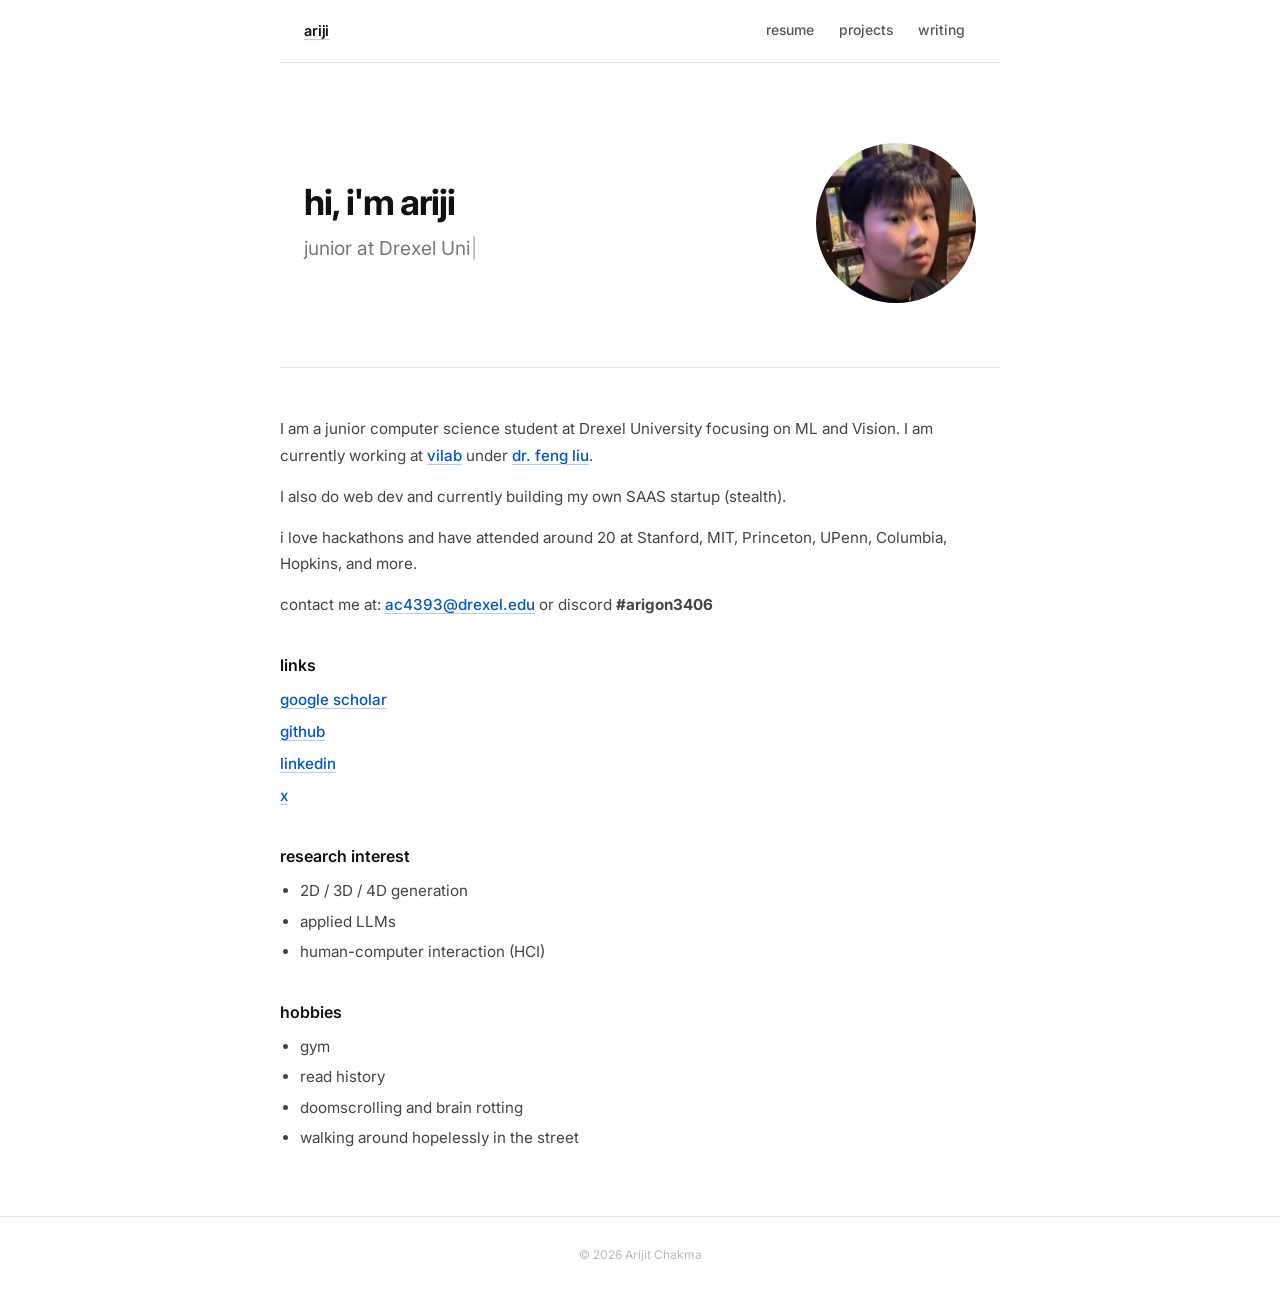
==== commit cb90537f: "Updates" ====
--- a/index.html
+++ b/index.html
@@ -1 +1 @@
-<!doctype html><html lang="en"><head><meta charset="utf-8"/><link rel="icon" href="data:image/svg+xml,%3Csvg xmlns='http://www.w3.org/2000/svg' viewBox='0 0 100 100'%3E%3Ctext x='50%25' y='66%25' text-anchor='middle' dominant-baseline='central' font-size='100'%3E%F0%9F%91%BB%3C/text%3E%3C/svg%3E"/><meta name="viewport" content="width=device-width,initial-scale=1,viewport-fit=cover"/><meta name="theme-color" content="#050a19"/><link rel="preconnect" href="https://fonts.googleapis.com"/><link rel="preconnect" href="https://fonts.gstatic.com" crossorigin/><link href="https://fonts.googleapis.com/css2?family=Outfit:wght@300;400;500;600;700;800&display=swap" rel="stylesheet"/><meta name="description" content="Ariji Chakma — CS researcher at Drexel (2D/3D/4D generation, LLMs, HCI). Software engineer, hackathon enthusiast."/><link rel="apple-touch-icon" href="/logo192.png"/><link rel="manifest" href="/manifest.json"/><title>Ariji Chakma</title><script defer="defer" src="/static/js/main.a3942839.js"></script><link href="/static/css/main.5e949f59.css" rel="stylesheet"></head><body><noscript></noscript><div id="root"></div></body></html>+<!doctype html><html lang="en"><head><meta charset="utf-8"/><link rel="icon" href="/favicon.png"/><meta name="viewport" content="width=device-width,initial-scale=1,viewport-fit=cover"/><meta name="theme-color" content="#050a19"/><link rel="preconnect" href="https://fonts.googleapis.com"/><link rel="preconnect" href="https://fonts.gstatic.com" crossorigin/><link href="https://fonts.googleapis.com/css2?family=Outfit:wght@300;400;500;600;700;800&display=swap" rel="stylesheet"/><meta name="description" content="Ariji Chakma — CS researcher at Drexel (2D/3D/4D generation, LLMs, HCI). Software engineer, hackathon enthusiast."/><link rel="apple-touch-icon" href="/logo192.png"/><link rel="manifest" href="/manifest.json"/><title>Ariji Chakma</title><script defer="defer" src="/static/js/main.fcb62ce4.js"></script><link href="/static/css/main.7c57b8a7.css" rel="stylesheet"></head><body><noscript></noscript><div id="root"></div></body></html>
--- a/static/css/main.7c57b8a7.css
+++ b/static/css/main.7c57b8a7.css
@@ -0,0 +1,2 @@
+@import url(https://fonts.googleapis.com/css2?family=Inter:wght@300;400;500;600;700&display=swap);@tailwind base;@tailwind components;@tailwind utilities;.home,.intro{width:100%}.bio{color:#444;font-size:.95rem;line-height:1.75}.bio p{margin-bottom:.9rem}.bio p:last-of-type{margin-bottom:0}.bio a,.email-link{color:#05c;font-weight:500;text-decoration:underline;text-decoration-color:#0055cc4d;text-underline-offset:3px;transition:text-decoration-color .15s}.bio a:hover,.email-link:hover{text-decoration-color:#05c}.about-links{display:flex;flex-wrap:wrap;gap:.4rem .6rem;margin-top:1.25rem}.about-links a{align-items:center;border:1px solid #e0e0e0;border-radius:6px;color:#555;display:inline-flex;font-size:.85rem;font-weight:500;gap:.35rem;padding:.3rem .7rem;text-decoration:none;transition:border-color .15s,color .15s}.about-links a:hover{border-color:#aaa;color:#111}.about-link-emoji{font-size:.9em;font-style:normal}.section-heading{color:#aaa;font-size:.72rem}.cursor{animation:blink 1s infinite;color:#aaa;display:inline-block;margin-left:2px}.snapshots{margin-top:0}.snapshots h2{color:#aaa;font-size:.72rem;font-weight:600;letter-spacing:.1em;margin-bottom:1rem;text-transform:uppercase}.scroll-container{-ms-overflow-style:none;overflow-x:auto;position:relative;scrollbar-width:none;width:100%}.scroll-container::-webkit-scrollbar{display:none}.image-grid{animation:scroll 35s linear infinite;display:flex;gap:.75rem;padding:2px 0;width:max-content}.image-grid:hover{animation-play-state:paused}.snapshot-img{border:1px solid #e5e5e5;border-radius:6px;height:clamp(180px,28vw,260px);object-fit:cover;width:min(400px,70vw)}@keyframes scroll{0%{transform:translateX(0)}to{transform:translateX(-50%)}}@media (max-width:600px){.snapshot-img{height:180px;width:280px}}.premium-link{background:#0000000a;border-radius:4px;color:#111;font-size:.95em;font-weight:500;padding:.15rem .45rem;text-decoration:none;transition:background .15s}.premium-link:hover{background:#00000014}.premium-badge{background:#0000000a;border-radius:4px;color:#444;font-family:ui-monospace,Cascadia Code,Source Code Pro,Menlo,Consolas,DejaVu Sans Mono,monospace;font-size:.9em;font-weight:600;letter-spacing:-.02em;padding:.15rem .4rem}.hero{background:#fff;border-bottom:1px solid #e5e5e5}.hero-content{align-items:center;display:flex;flex-direction:row;gap:2rem;justify-content:space-between;margin:0 auto;max-width:var(--max-width);padding:5rem 1.5rem 4rem;text-align:left}.hero-text{align-items:flex-start;display:flex;flex:1 1;flex-direction:column}.hero-avatar{border-radius:50%;display:block;flex-shrink:0;height:160px;object-fit:cover;width:160px}.hero-name{color:#111;font-size:clamp(1.6rem,5vw,2.25rem);font-weight:700;letter-spacing:-.03em;line-height:1.2;margin-bottom:.5rem}.hero-tagline{color:#777;font-size:clamp(.95rem,2.5vw,1.2rem);font-weight:400;min-height:1.5rem}.hero-tagline .cursor{animation:blink 1s infinite;color:#aaa;display:inline-block;margin-left:1px}@keyframes blink{0%,50%{opacity:1}51%,to{opacity:0}}.hero-bg,.hero-overlay,.hero-particle,.hero-particles,.hero-profile,.hero-scroll-hint,.hero-teaser{display:none}@media (max-width:800px){.hero-content{flex-direction:column-reverse;gap:1.5rem;padding:3rem 1.25rem 2.5rem;text-align:center}.hero-content,.hero-text{align-items:center}.hero-avatar{height:140px;width:140px}}.hobbies-page{box-sizing:border-box;color:var(--text-primary);max-width:100%;min-height:100%;padding:0;width:100%}.hobbies-title{font-size:clamp(1.6rem,3vw,2.1rem);font-weight:800;margin-bottom:.9rem;text-transform:lowercase}.arts-grid{grid-gap:.7rem;display:grid;gap:.7rem;grid-template-columns:repeat(auto-fill,minmax(280px,1fr));width:100%}.art-card{background:var(--card-bg);border:1px solid var(--border-color);border-radius:10px;overflow:hidden;transition:border-color .2s ease;width:100%}.art-card:hover{background:var(--card-elevated);border-color:var(--accent-red-soft)}.art-image-wrap{aspect-ratio:1;background:var(--secondary-bg);overflow:hidden;position:relative}.art-image{display:block;height:100%;object-fit:cover;object-position:center;transition:transform .2s ease;width:100%}.art-card:hover .art-image{transform:scale(1.02)}.art-info{background:linear-gradient(0deg,#000c,#0000 50%);display:flex;flex-direction:column;inset:0;justify-content:flex-end;opacity:0;padding:1rem;position:absolute;transition:opacity .2s ease}.art-card:hover .art-info{opacity:1}.art-meta{color:#ffffffe6;font-size:.85rem;margin:0}@media (max-width:768px){.arts-grid{grid-template-columns:1fr}}@media (hover:none){.art-info{opacity:0;pointer-events:none}}.resume{color:#111;width:100%}.resume-header{align-items:flex-start;display:flex;flex-wrap:wrap;gap:1rem;justify-content:space-between;margin-bottom:1.25rem}.resume h1{color:#111;font-size:1.1rem;font-weight:600;letter-spacing:-.02em;margin-bottom:.15rem}.resume-subtitle{color:#666;font-size:.85rem}.resume-button{align-items:center;background:#f4f4f4;border-radius:6px;color:#111;cursor:pointer;display:inline-flex;flex-shrink:0;font-family:inherit;font-size:.83rem;font-weight:500;gap:.4rem;padding:.4rem .9rem;text-decoration:none;transition:background .15s}.resume-button:hover{background:#f7f7f7;border-color:#888}.resume-section{margin-bottom:1.5rem;padding-bottom:1.5rem}.resume-section:last-child{margin-bottom:0;padding-bottom:0}.resume-section h2{color:#999;font-size:.85rem;font-weight:600;letter-spacing:.1em;margin-bottom:1rem;text-transform:uppercase}.resume-section-note{color:#aaa;font-size:.78rem;margin-bottom:.65rem}.item{align-items:flex-start;background:#0000;border-radius:0;display:flex;flex-direction:row-reverse;gap:2.5rem;justify-content:flex-end;margin-bottom:2rem;padding:.9rem 0}.item:last-child{margin-bottom:0}.content{flex:1 1;min-width:0}.content h3{color:#111;font-size:1.2rem;font-weight:600;line-height:1.4;margin-bottom:.15rem}.content .subtitle{color:#666;font-size:.95rem;line-height:1.5}.resume-link{color:#05c;font-weight:500;text-decoration:underline;text-decoration-color:#0055cc4d;text-underline-offset:3px;transition:text-decoration-color .15s}.resume-link:hover{text-decoration-color:#05c}.company-logo,.company-logo-small{border-radius:8px;display:block;flex-shrink:0;height:auto;margin:0;max-height:150px;max-width:40%;object-fit:contain;object-position:left top;opacity:1;width:220px}.publication-card-link{color:inherit;display:block;text-decoration:none}.clickable-item{cursor:pointer}.publication-item{align-items:flex-start}.publication-image{border-radius:4px;flex-shrink:0;height:auto;max-width:40%;object-fit:cover;object-position:center top;width:220px}.publication-venue{align-items:baseline;display:flex;flex-wrap:wrap;gap:.4rem;margin-top:.5rem}.venue-badge{align-items:center;background:#0000;border-radius:4px;color:#555;display:inline-flex;flex-shrink:0;font-size:.68rem;font-weight:600;letter-spacing:.06em;padding:.15rem .55rem;text-transform:uppercase}.venue-details{color:#777;font-size:.78rem;line-height:1.45}.publication-links{display:flex;flex-wrap:wrap;gap:.4rem;margin-top:.6rem}.pub-link-btn{align-items:center;background:#fafafa;border:1px solid #ddd;border-radius:4px;color:#444;display:inline-flex;font-size:.75rem;font-weight:500;gap:.25rem;padding:.2rem .65rem;text-decoration:none;transition:border-color .15s,background .15s}.pub-link-btn:hover{background:#f0f0f0;border-color:#aaa}@media (max-width:800px){.resume-header{flex-direction:column}.item,.resume-header{align-items:flex-start;text-align:left}.item{flex-direction:column-reverse;gap:1rem;justify-content:flex-start;padding:1rem 0}.content{width:100%}.publication-image{display:block;height:auto;margin:0 auto 1rem;max-width:220px;width:100%}.company-logo,.company-logo-small{display:block;height:auto;margin:0 auto .5rem;max-width:100%;width:80px}.content h3{font-size:1.1rem}.content .subtitle{font-size:.9rem}.publication-links,.publication-venue{justify-content:flex-start}.resume-section:nth-of-type(4) .content h3,.resume-section:nth-of-type(5) .content h3{font-size:.85rem!important}.resume-section:nth-of-type(4) .content .subtitle,.resume-section:nth-of-type(5) .content .subtitle{font-size:.75rem!important}}@media (max-width:600px){.company-logo,.company-logo-small{width:65px}.publication-image{max-width:180px}.content h3{font-size:.9rem}.content .subtitle{font-size:.8rem}.resume-section h2{font-size:.75rem;text-align:left}.resume-button{align-self:flex-start;font-size:.75rem;padding:.4rem .8rem}}.blogs{width:100%}.blogs-header{margin-bottom:1.25rem}.blogs h1{color:#111;font-size:1.1rem;font-weight:600;letter-spacing:-.02em;margin-bottom:.15rem}.blogs-subtitle{color:#666;font-size:.85rem}.blogs-grid{display:flex;flex-direction:column;gap:.6rem}.blog-card-link{color:inherit;display:block;text-decoration:none}.blog-card{background:#0000;border-radius:0;display:flex;flex-direction:row;overflow:hidden}.blog-meta{color:#999;font-size:.72rem;font-weight:500;letter-spacing:.1em;margin-bottom:.4rem;text-transform:uppercase}.blog-image{flex-shrink:0;overflow:hidden;width:140px}.blog-image img{display:block;height:100%;object-fit:cover;width:100%}.blog-content{display:flex;flex:1 1;flex-direction:column;min-width:0;padding:1rem 1.25rem}.blog-card h3{color:#111;font-size:.9rem;font-weight:600;line-height:1.4;margin-bottom:.35rem}.blog-card p{color:#666;flex:1 1;font-size:.82rem;line-height:1.6;margin-bottom:.6rem}.blog-link{align-items:center;color:#555;display:inline-flex;font-size:.78rem;font-weight:500;gap:.3rem;text-decoration:underline;text-decoration-color:#ccc;text-underline-offset:3px;transition:text-decoration-color .15s,color .15s}.blog-link:hover{color:#111;text-decoration-color:#111}@media (max-width:480px){.blog-card{flex-direction:column}.blog-image{height:145px;width:100%}.blog-content{padding:.85rem 1rem}}.projects{width:100%}.projects-header{margin-bottom:1.25rem}.projects h1{color:#111;font-size:1.1rem;font-weight:600;letter-spacing:-.02em;margin-bottom:.15rem}.projects-subtitle{color:#666;font-size:.85rem}.projects-grid{display:flex;flex-direction:column;gap:.6rem}.project-card-link{color:inherit;display:block;text-decoration:none}.project-card{align-items:flex-start;background:#0000;border-radius:0;display:flex;flex-direction:row;gap:2.5rem;margin-bottom:4rem;overflow:hidden;text-align:left}.project-image{border-radius:6px;flex-shrink:0;height:130px;overflow:hidden;width:260px}.project-image img{display:block;height:100%;object-fit:cover;width:100%}.project-content{align-items:flex-start;display:flex;flex:1 1;flex-direction:column;gap:.35rem;justify-content:flex-start;min-width:0}.project-category{display:none}.project-content h3{color:#111;font-size:1.25rem;font-weight:600;line-height:1.35;margin-bottom:.15rem}.project-content p{color:#666;font-size:.95rem;line-height:1.6;margin:0}.project-link{align-items:center;color:#05c;display:inline-flex;font-size:.9rem;font-weight:500;gap:.3rem;margin-top:.75rem;text-decoration:underline;text-decoration-color:#0055cc4d;text-underline-offset:3px;transition:text-decoration-color .15s}.project-link:hover{text-decoration-color:#05c}.projects-toggle{align-items:center;background:#0000;border:none;border-radius:0;color:#555;cursor:pointer;display:flex;font-family:inherit;font-size:.83rem;font-weight:500;gap:.4rem;margin:1rem auto 0;padding:.4rem 1rem;transition:color .15s}.projects-toggle:hover{color:#111}.projects-toggle-count{align-items:center;background:#f0f0f0;border-radius:4px;color:#555;display:inline-flex;font-size:.75rem;font-weight:600;justify-content:center;line-height:1.6;padding:0 .45rem}@media (max-width:800px){.project-card{align-items:center;flex-direction:column;gap:1.25rem;text-align:center}.project-image{height:140px;max-width:100%;width:280px}.project-content{align-items:center;padding:0}.project-content h3{font-size:1.1rem}.project-content p{font-size:.85rem}}@media (max-width:600px){.project-image{height:120px;width:240px}.project-content h3{font-size:1rem}.project-content p{font-size:.8rem}}.mobile-menu-btn,.sidebar,.sidebar-overlay{display:none}.footer{border-top:1px solid #e5e5e5;color:#999;flex-direction:column;font-size:.8rem;gap:.75rem;padding:1.75rem 1.5rem;text-align:center}.footer,.footer-links{align-items:center;display:flex}.footer-links{flex-wrap:wrap;gap:.85rem;justify-content:center}.footer-link{align-items:center;color:#888;display:inline-flex;font-size:.8rem;gap:.25rem;text-decoration:none;transition:color .15s}.footer-link:hover{color:#333}.footer-divider{background:#ccc;border-radius:50%;flex-shrink:0;height:3px;width:3px}.footer-copy{color:#bbb;font-size:.75rem}.footer-stats{align-items:center;display:flex;flex-direction:row;flex-wrap:wrap;gap:.75rem;justify-content:center}.stat-badge{border:1px solid #e5e5e5;border-radius:4px;color:#999;font-size:.75rem;letter-spacing:.07em;padding:.2rem .5rem;text-transform:uppercase}.stat-badge span{color:#555;font-weight:600;margin-left:.2rem}@media (max-width:600px){.footer{padding:1.5rem 1.25rem}}.navbar{-webkit-backdrop-filter:blur(6px);backdrop-filter:blur(6px);background:#fffffff2;border-bottom:1px solid #e5e5e5;position:sticky;top:0;z-index:100}.navbar-inner{align-items:center;display:flex;justify-content:space-between;margin:0 auto;max-width:var(--max-width);padding:.85rem 1.5rem}.navbar-brand{background:none;border:none;color:#111;cursor:pointer;font-family:inherit;font-size:.9rem;font-weight:600;letter-spacing:-.01em;padding:0}.navbar-brand:hover{color:#444}.navbar-center{gap:0}.navbar-center,.navbar-links{align-items:center;display:flex}.navbar-links{gap:.15rem}.navbar-link{align-items:center;background:none;border:none;border-radius:6px;color:#555;cursor:pointer;display:inline-flex;font-family:inherit;font-size:.87rem;font-weight:500;gap:.35rem;padding:.35rem .7rem;text-decoration:none;transition:color .15s,background .15s}.navbar-link svg{flex-shrink:0;height:15px;width:15px}.navbar-link:hover{background:#f4f4f4;color:#111}.navbar-link.active{color:#111}.hamburger{background:none;border:none;color:#111;cursor:pointer;display:none;font-size:1.1rem;padding:.2rem}.navbar-actions{align-items:center;display:flex;gap:.25rem}.navbar-theme{padding:.35rem .5rem}@media (max-width:600px){.navbar-inner{padding:.75rem 1.25rem;position:relative}.hamburger{display:block;font-size:1.2rem;padding:.3rem}.navbar-links{animation:menu-fade-in .2s cubic-bezier(.16,1,.3,1) forwards;backdrop-filter:blur(10px);-webkit-backdrop-filter:blur(10px);background:#fffffff2;border:1px solid #0000000f;border-radius:12px;box-shadow:0 12px 30px #00000014;display:none;flex-direction:column;left:auto;padding:.5rem;position:absolute;right:1.25rem;top:calc(100% + 5px);transform-origin:top right;width:180px}@keyframes menu-fade-in{0%{opacity:0;transform:scale(.96) translateY(-8px)}to{opacity:1;transform:scale(1) translateY(0)}}.navbar-links.open{display:flex}.navbar-link{border-radius:8px;font-size:.9rem;justify-content:flex-start;letter-spacing:-.01em;padding:.75rem .85rem;width:100%}.navbar-link:hover{background:#00000008}.navbar-link span{display:inline}}:root{--max-width:60vw;--text-primary:#111;--text-secondary:#555;--text-muted:#999;--border-color:#e5e5e5;--bg:#fff;--link-color:#05c}*{box-sizing:border-box;margin:0;padding:0}html{scroll-behavior:smooth}body,html{overflow-x:hidden}body{-webkit-font-smoothing:antialiased;-moz-osx-font-smoothing:grayscale;background:#fff;background:var(--bg);color:#111;color:var(--text-primary);font-family:Inter,-apple-system,BlinkMacSystemFont,Segoe UI,sans-serif;font-size:17px;line-height:1.7}.app{display:flex;flex-direction:column;min-height:100vh}.page-shell{display:flex;flex:1 1;flex-direction:column}.main-content{flex:1 1;margin:0 auto;max-width:60vw;max-width:var(--max-width);padding:0 1.5rem;width:100%}.home-page-layout{display:flex;flex-direction:column;gap:3rem;padding:3rem 0 4rem}.content-section{width:100%}.section-heading{color:#999;color:var(--text-muted);font-size:.75rem;font-weight:600;letter-spacing:.1em;margin-bottom:1.25rem;text-transform:uppercase}a{color:#05c;color:var(--link-color);text-decoration:underline;text-decoration-color:#0055cc4d;text-underline-offset:3px;transition:text-decoration-color .2s}a:hover{text-decoration-color:#05c;text-decoration-color:var(--link-color)}::-webkit-scrollbar{display:none}body{scrollbar-width:none}#about-section,#blogs-section,#projects-section,#resume-section{scroll-margin-top:6rem}@media (max-width:800px){:root{--max-width:90vw}}@media (max-width:600px){body{font-size:13px}.main-content{padding:0 1.25rem}.home-page-layout{gap:2.5rem;padding:2rem 0 3rem}}
+/*# sourceMappingURL=main.7c57b8a7.css.map*/
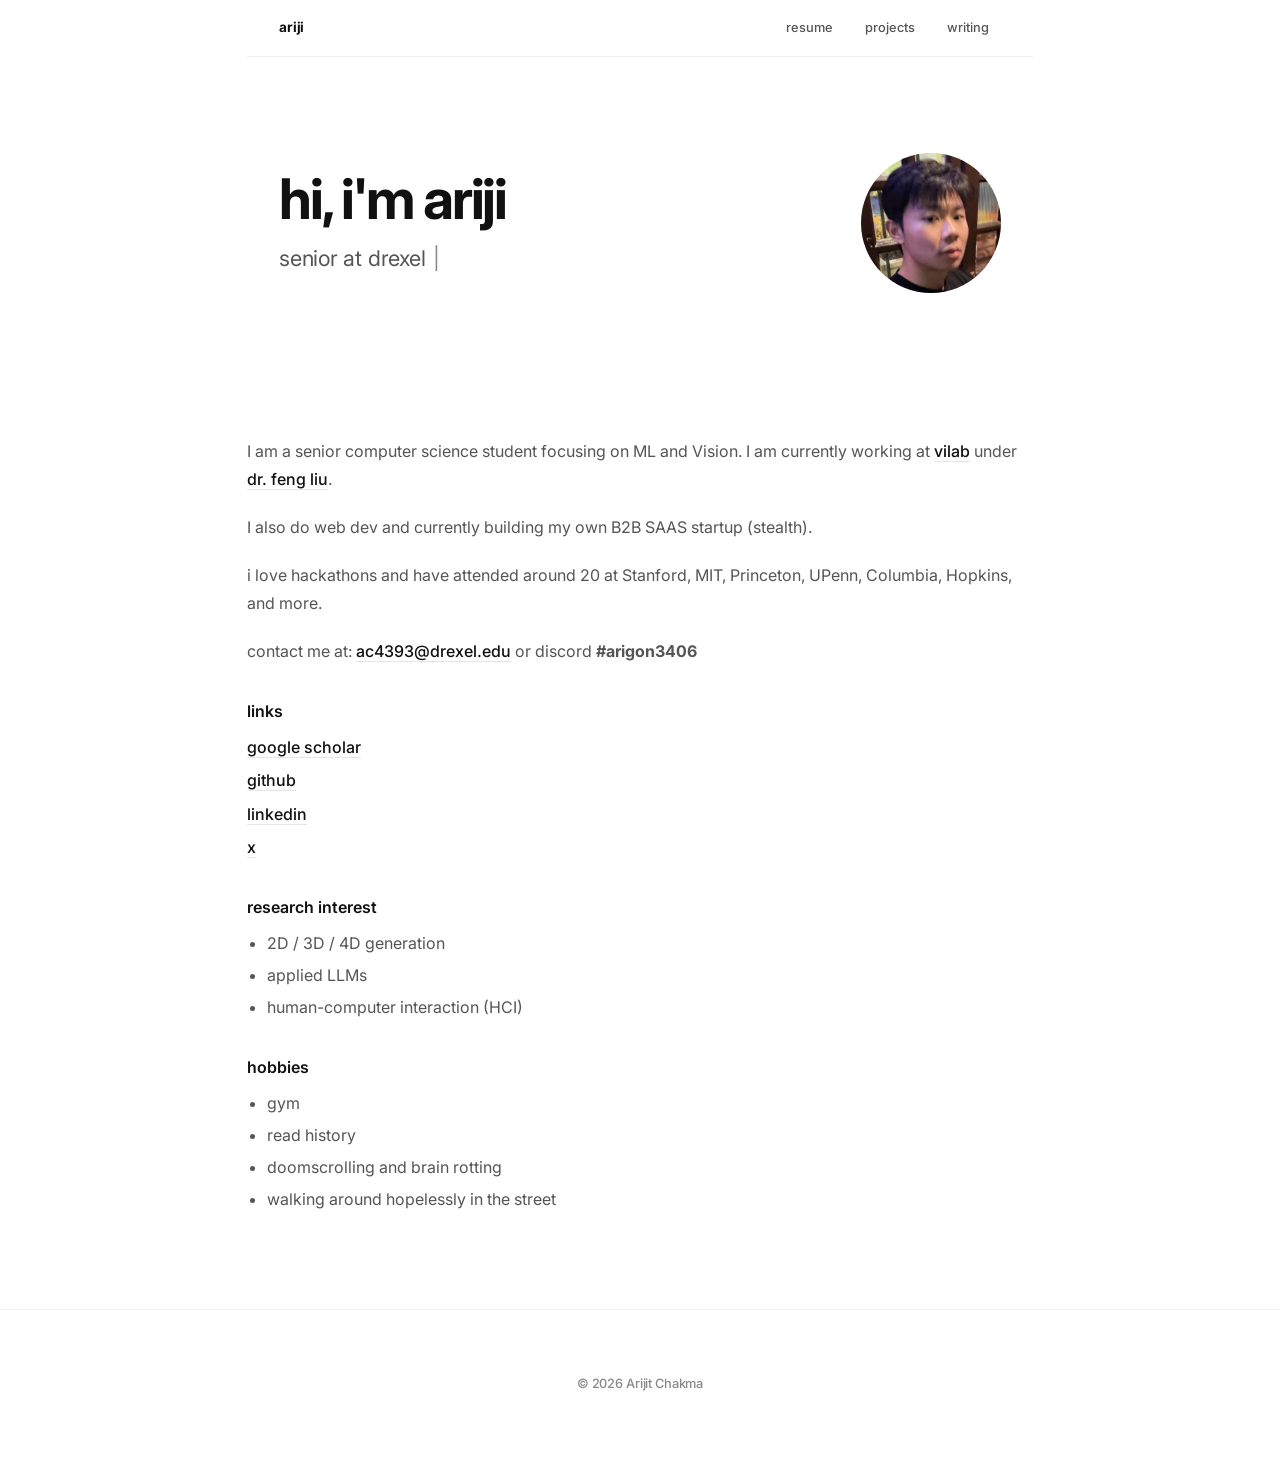
==== commit 8a18f31e: "Updates" ====
--- a/index.html
+++ b/index.html
@@ -1 +1 @@
-<!doctype html><html lang="en"><head><meta charset="utf-8"/><link rel="icon" href="/favicon.png"/><meta name="viewport" content="width=device-width,initial-scale=1,viewport-fit=cover"/><meta name="theme-color" content="#050a19"/><link rel="preconnect" href="https://fonts.googleapis.com"/><link rel="preconnect" href="https://fonts.gstatic.com" crossorigin/><link href="https://fonts.googleapis.com/css2?family=Outfit:wght@300;400;500;600;700;800&display=swap" rel="stylesheet"/><meta name="description" content="Ariji Chakma — CS researcher at Drexel (2D/3D/4D generation, LLMs, HCI). Software engineer, hackathon enthusiast."/><link rel="apple-touch-icon" href="/logo192.png"/><link rel="manifest" href="/manifest.json"/><title>Ariji Chakma</title><script defer="defer" src="/static/js/main.fcb62ce4.js"></script><link href="/static/css/main.7c57b8a7.css" rel="stylesheet"></head><body><noscript></noscript><div id="root"></div></body></html>+<!doctype html><html lang="en"><head><meta charset="utf-8"/><link rel="icon" href="/favicon.png"/><meta name="viewport" content="width=device-width,initial-scale=1,viewport-fit=cover"/><meta name="theme-color" content="#050a19"/><link rel="preconnect" href="https://fonts.googleapis.com"/><link rel="preconnect" href="https://fonts.gstatic.com" crossorigin/><link href="https://fonts.googleapis.com/css2?family=Outfit:wght@300;400;500;600;700;800&display=swap" rel="stylesheet"/><meta name="description" content="Ariji Chakma — CS researcher at Drexel (2D/3D/4D generation, LLMs, HCI). Software engineer, hackathon enthusiast."/><link rel="apple-touch-icon" href="/logo192.png"/><link rel="manifest" href="/manifest.json"/><title>Ariji Chakma</title><script defer="defer" src="/static/js/main.935efc38.js"></script><link href="/static/css/main.1ff2b356.css" rel="stylesheet"></head><body><noscript></noscript><div id="root"></div></body></html>
--- a/static/css/main.1ff2b356.css
+++ b/static/css/main.1ff2b356.css
@@ -0,0 +1,2 @@
+@import url(https://fonts.googleapis.com/css2?family=Inter:wght@300;400;500;600;700&display=swap);@tailwind base;@tailwind components;@tailwind utilities;.home,.intro{width:100%}.bio{color:var(--text-secondary);font-size:1rem;line-height:1.75}.bio p{margin-bottom:1.25rem}.bio p:last-of-type{margin-bottom:0}.bio a,.email-link{color:var(--text-primary);font-weight:500;text-decoration:underline;text-decoration-color:#0000001a;text-underline-offset:4px;transition:var(--transition)}.bio a:hover,.email-link:hover{text-decoration-color:var(--text-primary)}.snapshots{margin-top:2rem}.snapshots h2{color:var(--text-muted);font-size:.85rem;font-weight:600;letter-spacing:-.01em;margin-bottom:2rem}.scroll-container{-ms-overflow-style:none;overflow-x:auto;position:relative;scrollbar-width:none;width:100%}.scroll-container::-webkit-scrollbar{display:none}.image-grid{animation:scroll 40s linear infinite;display:flex;gap:1rem;padding:.5rem 0;width:max-content}.image-grid:hover{animation-play-state:paused}.snapshot-img{border:1px solid var(--border-color);border-radius:12px;height:220px;object-fit:cover;transition:var(--transition);width:320px}.snapshot-img:hover{box-shadow:0 10px 25px #0000000d;transform:translateY(-4px)}@keyframes scroll{0%{transform:translateX(0)}to{transform:translateX(-50%)}}@media (max-width:600px){.snapshot-img{height:180px;width:260px}}@media (max-width:480px){.bio{font-size:.9rem}.snapshot-img{height:150px;width:220px}}.hero{background:var(--bg)}.hero-content{align-items:center;animation:hero-fade-up .8s cubic-bezier(.16,1,.3,1);display:flex;flex-direction:row;gap:3rem;justify-content:space-between;margin:0 auto;max-width:var(--max-width);padding:6rem 2rem 4rem;text-align:left}@keyframes hero-fade-up{0%{opacity:0;transform:translateY(20px)}to{opacity:1;transform:translateY(0)}}.hero-text{align-items:flex-start;display:flex;flex:1 1;flex-direction:column}.hero-avatar{background:#f0f0f0;border-radius:50%;display:block;flex-shrink:0;height:140px;object-fit:cover;transition:var(--transition);width:140px}.hero-avatar:hover{transform:scale(1.02)}.hero-name{color:var(--text-primary);font-size:clamp(1.85rem,8vw,3.5rem);font-weight:700;letter-spacing:-.04em;line-height:1.05;margin-bottom:.75rem}.hero-tagline{color:var(--text-secondary);font-size:clamp(.9rem,3vw,1.35rem);font-weight:400;letter-spacing:-.01em;min-height:1.5rem}.hero-tagline .cursor{animation:blink 1.2s infinite;color:var(--text-muted);display:inline-block;margin-left:2px}@keyframes blink{0%,50%{opacity:1}51%,to{opacity:0}}@media (max-width:768px){.hero-content{flex-direction:column-reverse;gap:2rem;padding:4rem 1.5rem 3rem;text-align:center}.hero-content,.hero-text{align-items:center}.hero-avatar{height:110px;width:110px}}@media (max-width:480px){.hero-content{gap:1.5rem;padding:3rem 1.25rem 2rem}.hero-name{letter-spacing:-.03em}}.hobbies-page{box-sizing:border-box;color:var(--text-primary);max-width:100%;min-height:100%;padding:0;width:100%}.hobbies-title{font-size:clamp(1.6rem,3vw,2.1rem);font-weight:800;margin-bottom:.9rem;text-transform:lowercase}.arts-grid{grid-gap:.7rem;display:grid;gap:.7rem;grid-template-columns:repeat(auto-fill,minmax(280px,1fr));width:100%}.art-card{background:var(--card-bg);border:1px solid var(--border-color);border-radius:10px;overflow:hidden;transition:border-color .2s ease;width:100%}.art-card:hover{background:var(--card-elevated);border-color:var(--accent-red-soft)}.art-image-wrap{aspect-ratio:1;background:var(--secondary-bg);overflow:hidden;position:relative}.art-image{display:block;height:100%;object-fit:cover;object-position:center;transition:transform .2s ease;width:100%}.art-card:hover .art-image{transform:scale(1.02)}.art-info{background:linear-gradient(0deg,#000c,#0000 50%);display:flex;flex-direction:column;inset:0;justify-content:flex-end;opacity:0;padding:1rem;position:absolute;transition:opacity .2s ease}.art-card:hover .art-info{opacity:1}.art-meta{color:#ffffffe6;font-size:.85rem;margin:0}@media (max-width:768px){.arts-grid{grid-template-columns:1fr}}@media (hover:none){.art-info{opacity:0;pointer-events:none}}.resume{width:100%}.resume-header{display:flex;justify-content:flex-end;margin-bottom:2.5rem}.resume-button{align-items:center;background:#f8f8f8;border-radius:6px;color:var(--text-primary);display:inline-flex;font-size:.75rem;font-weight:600;gap:.5rem;padding:.5rem 1rem;text-decoration:none;transition:var(--transition)}.resume-button:hover{background:#f0f0f0}.resume-section{margin-bottom:4rem}.resume-section h2{color:var(--text-muted);font-size:.75rem;font-weight:600;letter-spacing:-.01em;margin-bottom:1.5rem}.item{align-items:flex-start;display:flex;flex-direction:row-reverse;gap:2rem;justify-content:flex-end;margin-bottom:2.5rem}.content{flex:1 1}.content h3{color:var(--text-primary);font-size:.95rem;font-weight:600;line-height:1.4;margin-bottom:.25rem}.content .subtitle{color:var(--text-secondary);font-size:.85rem;line-height:1.5}.publication-item{background:none;border:none;margin-bottom:3rem;padding:0}.publication-title{font-size:.95rem!important;font-weight:600!important;margin-bottom:.25rem!important}.venue-badge{font-size:.65rem;font-weight:700;letter-spacing:.05em;margin-bottom:.25rem;text-transform:uppercase}.venue-badge,.venue-details{color:var(--text-muted);display:block}.venue-details{font-size:.75rem;line-height:1.5}.resume-list{display:flex;flex-direction:column;gap:1.25rem;list-style:disc;margin-left:1.25rem}.resume-list li::marker{color:#ccc;font-size:.8rem}.resume-list li h3{font-size:.9rem;font-weight:600;margin-bottom:.15rem}.resume-list li .subtitle{color:var(--text-secondary);font-size:.8rem}.resume-section-note{color:var(--text-muted);font-size:.75rem;margin-top:1rem}.publication-links{display:flex;gap:.5rem;margin-top:1rem}.pub-link-btn{align-items:center;background:#f8f8f8;border-radius:4px;color:var(--text-secondary);display:inline-flex;font-size:.7rem;font-weight:600;gap:.35rem;padding:.35rem .75rem;text-decoration:none;transition:var(--transition)}.pub-link-btn:hover{background:#f0f0f0;color:var(--text-primary)}.publication-image{border:1px solid var(--border-color);border-radius:6px;flex-shrink:0;height:100px;object-fit:cover;width:160px}.company-logo,.company-logo-small{height:44px;object-fit:contain;opacity:.9;width:44px}@media (max-width:768px){.item{flex-direction:column-reverse;gap:1.25rem}.publication-image{height:120px;max-width:200px;width:100%}}@media (max-width:480px){.publication-title{font-size:.85rem!important}.content h3{font-size:.85rem}.content .subtitle{font-size:.8rem}.venue-details{font-size:.7rem}.resume-list li h3{font-size:.8rem}.resume-list li .subtitle{font-size:.75rem}}.blogs{width:100%}.blogs-header{margin-bottom:1.25rem}.blogs h1{color:#111;font-size:1.1rem;font-weight:600;letter-spacing:-.02em;margin-bottom:.15rem}.blogs-subtitle{color:#666;font-size:.85rem}.blogs-grid{display:flex;flex-direction:column;gap:.6rem}.blog-card-link{color:inherit;display:block;text-decoration:none}.blog-card{background:#0000;border-radius:0;display:flex;flex-direction:row;overflow:hidden}.blog-meta{color:#999;font-size:.72rem;font-weight:500;letter-spacing:.1em;margin-bottom:.4rem;text-transform:uppercase}.blog-image{flex-shrink:0;overflow:hidden;width:140px}.blog-image img{display:block;height:100%;object-fit:cover;width:100%}.blog-content{display:flex;flex:1 1;flex-direction:column;min-width:0;padding:1rem 1.25rem}.blog-card h3{color:#111;font-size:.9rem;font-weight:600;line-height:1.4;margin-bottom:.35rem}.blog-card p{color:#666;flex:1 1;font-size:.82rem;line-height:1.6;margin-bottom:.6rem}.blog-link{align-items:center;color:#555;display:inline-flex;font-size:.78rem;font-weight:500;gap:.3rem;text-decoration:underline;text-decoration-color:#ccc;text-underline-offset:3px;transition:text-decoration-color .15s,color .15s}.blog-link:hover{color:#111;text-decoration-color:#111}@media (max-width:480px){.blog-card{flex-direction:column}.blog-image{height:145px;width:100%}.blog-content{padding:.85rem 1rem}}.projects{width:100%}.projects-grid{display:flex;flex-direction:column;gap:4rem}.project-card-link{color:inherit;display:block;text-decoration:none}.project-card{align-items:center;background:#0000;display:flex;flex-direction:row;gap:3rem;text-align:left;transition:var(--transition)}.project-image{background:#f8f8f8;border:1px solid var(--border-color);border-radius:12px;flex-shrink:0;height:160px;opacity:1;overflow:hidden;transition:var(--transition);width:280px}.project-image img{display:block;height:100%;object-fit:cover;transition:transform .6s cubic-bezier(.16,1,.3,1);width:100%}.project-card-link:hover .project-image{border-color:#0000001a;transform:translateY(-2px)}.project-card-link:hover .project-image img{transform:scale(1.05)}.project-content{display:flex;flex:1 1;flex-direction:column;gap:.5rem}.project-content h3{color:var(--text-primary);font-size:1.1rem;font-weight:600;letter-spacing:-.01em;line-height:1.3;margin-bottom:.25rem}.project-content p{color:var(--text-secondary);font-size:.9rem;line-height:1.6;margin:0}.project-link{align-items:center;color:var(--text-primary);display:inline-flex;font-size:.8rem;font-weight:600;gap:.35rem;letter-spacing:.05em;margin-top:.75rem;opacity:.6;text-transform:uppercase;transition:opacity .2s}.project-card-link:hover .project-link{opacity:1}.projects-toggle{align-items:center;background:#f8f8f8;border:none;border-radius:100px;color:var(--text-primary);cursor:pointer;display:flex;font-size:.8rem;font-weight:600;gap:.5rem;justify-content:center;margin:3rem auto 0;padding:.6rem 1.25rem;transition:var(--transition)}.projects-toggle:hover{background:#f0f0f0;transform:translateY(-1px)}@media (max-width:768px){.projects-grid{gap:3rem}.project-card{align-items:flex-start;flex-direction:column;gap:1.5rem}.project-image{filter:grayscale(0);height:220px;opacity:1;width:100%}}@media (max-width:480px){.projects-grid{gap:2.5rem}.project-image{height:180px}.project-content h3{font-size:.95rem}.project-content p{font-size:.8rem}.project-link{font-size:.75rem}}.mobile-menu-btn,.sidebar,.sidebar-overlay{display:none}.footer{border-top:1px solid var(--border-color);padding:4rem 2rem;text-align:center}.footer-inner{align-items:center;display:flex;flex-direction:column;gap:1.5rem;margin:0 auto;max-width:var(--max-width)}.footer-copy{color:var(--text-muted);font-size:.8rem;font-weight:500;letter-spacing:-.01em}.footer-links{align-items:center;display:flex;gap:1.5rem}.footer-link{color:var(--text-secondary);font-size:.8rem;font-weight:500;text-decoration:none;transition:var(--transition)}.footer-link:hover{color:var(--text-primary)}@media (max-width:600px){.footer{padding:3rem 1.25rem}.footer-links{flex-wrap:wrap;gap:1rem;justify-content:center}}.navbar{backdrop-filter:blur(8px);-webkit-backdrop-filter:blur(8px);background:#fffc;border-bottom:1px solid var(--border-color);position:sticky;top:0;z-index:1000}.navbar-inner{align-items:center;display:flex;justify-content:space-between;margin:0 auto;max-width:var(--max-width);padding:.75rem 2rem}.navbar-brand{color:var(--text-primary);cursor:pointer;font-family:inherit;font-size:.85rem;font-weight:700;letter-spacing:-.01em;text-decoration:none;transition:opacity .2s}.navbar-brand:hover{opacity:.7}.navbar-links{align-items:center;display:flex;gap:.5rem}.navbar-link{align-items:center;border-radius:6px;color:var(--text-secondary);cursor:pointer;display:inline-flex;font-family:inherit;font-size:.8rem;font-weight:500;padding:.35rem .75rem;text-decoration:none;transition:var(--transition)}.navbar-link:hover{background:#f8f8f8;color:var(--text-primary)}.navbar-link.active{background:#f5f5f5;color:var(--text-primary)}.hamburger{background:none;border:none;color:var(--text-primary);cursor:pointer;display:none;font-size:1.25rem;padding:.25rem}@media (max-width:768px){.navbar-inner{padding:.75rem 1.5rem}}@media (max-width:600px){.navbar-inner{padding:.65rem 1.25rem}.hamburger{display:block}.navbar-links{background:#fff;border:1px solid var(--border-color);border-radius:16px;box-shadow:0 15px 40px #0000001f;display:none;flex-direction:column;padding:.5rem;position:absolute;right:1.25rem;top:calc(100% - 8px);transform-origin:top right;width:220px}.navbar-links.open{animation:menu-fade-in .25s cubic-bezier(.16,1,.3,1) forwards;display:flex}@keyframes menu-fade-in{0%{opacity:0;transform:scale(.9) translateY(-10px)}to{opacity:1;transform:scale(1) translateY(0)}}.navbar-link{border-radius:12px;font-size:.95rem;padding:.85rem 1.25rem;width:100%}}:root{--max-width:850px;--text-primary:#111;--text-secondary:#555;--text-muted:#888;--border-color:#efefef;--bg:#fff;--link-color:#05c;--transition:all 0.25s cubic-bezier(0.4,0,0.2,1)}*{box-sizing:border-box;margin:0;padding:0}html{scroll-behavior:smooth}body,html{overflow-x:hidden}body{-webkit-font-smoothing:antialiased;-moz-osx-font-smoothing:grayscale;background:#fff;background:var(--bg);color:#111;color:var(--text-primary);font-family:Inter,-apple-system,BlinkMacSystemFont,Segoe UI,Roboto,sans-serif;font-size:16px;line-height:1.6}.app{display:flex;flex-direction:column;min-height:100vh}.page-shell{display:flex;flex:1 1;flex-direction:column}.main-content{flex:1 1;margin:0 auto;max-width:850px;max-width:var(--max-width);padding:0 2rem;width:100%}.home-page-layout{display:flex;flex-direction:column;gap:5rem;padding:5rem 0 6rem}.content-section{width:100%}.section-heading{color:#888;color:var(--text-muted);font-size:.7rem;font-weight:700;letter-spacing:.15em;margin-bottom:2rem;text-transform:uppercase}a{color:inherit;text-decoration:underline;text-decoration-color:#0000001a;text-underline-offset:4px;transition:all .25s cubic-bezier(.4,0,.2,1);transition:var(--transition)}a:hover{color:#111;color:var(--text-primary);text-decoration-color:#111;text-decoration-color:var(--text-primary)}::selection{background:#0000000d}::-webkit-scrollbar{display:none}body{scrollbar-width:none}#about-section,#blogs-section,#projects-section,#resume-section{scroll-margin-top:8rem}@media (max-width:1024px){:root{--max-width:90%}}@media (max-width:768px){.home-page-layout{gap:4rem;padding:3rem 0 4rem}.main-content{padding:0 1.5rem}}@media (max-width:480px){body{font-size:14px}.main-content{padding:0 1rem}.section-heading{font-size:.65rem;margin-bottom:1.25rem}.home-page-layout{gap:2.5rem;padding:2rem 0 3rem}}
+/*# sourceMappingURL=main.1ff2b356.css.map*/
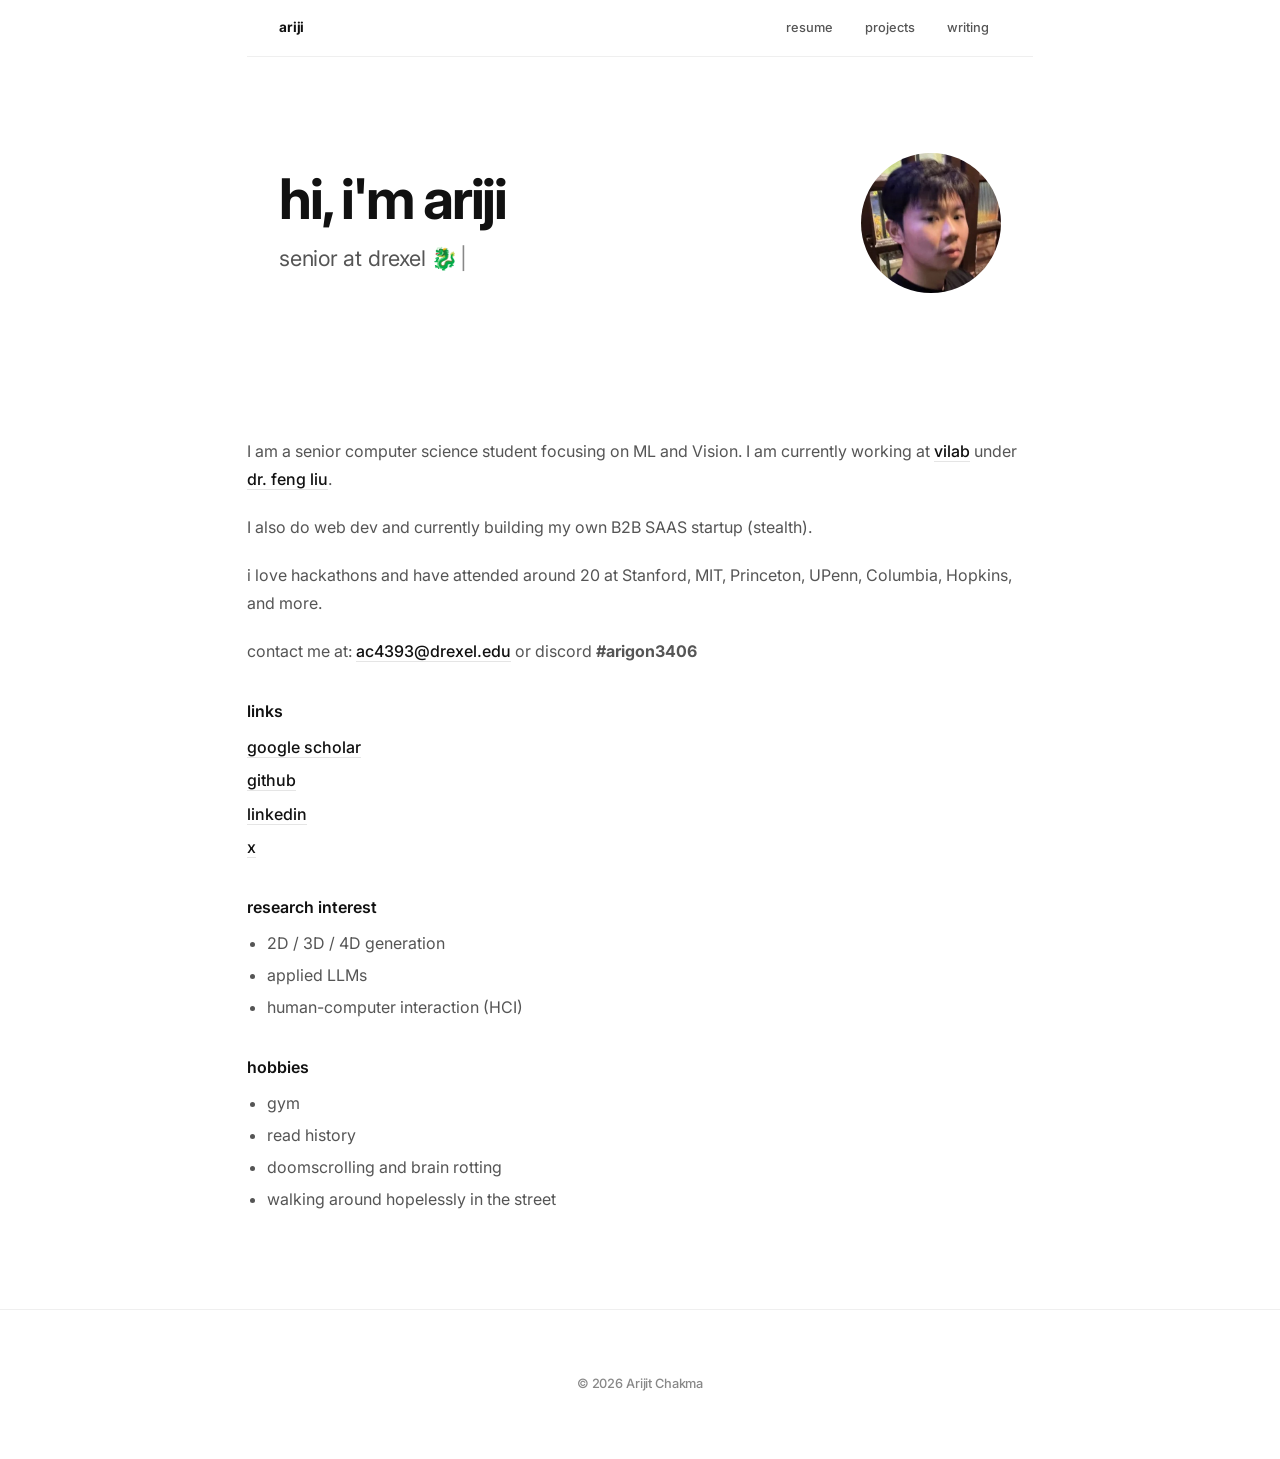
==== commit bcdc080d: "Updates" ====
--- a/index.html
+++ b/index.html
@@ -1 +1 @@
-<!doctype html><html lang="en"><head><meta charset="utf-8"/><link rel="icon" href="/favicon.png"/><meta name="viewport" content="width=device-width,initial-scale=1,viewport-fit=cover"/><meta name="theme-color" content="#050a19"/><link rel="preconnect" href="https://fonts.googleapis.com"/><link rel="preconnect" href="https://fonts.gstatic.com" crossorigin/><link href="https://fonts.googleapis.com/css2?family=Outfit:wght@300;400;500;600;700;800&display=swap" rel="stylesheet"/><meta name="description" content="Ariji Chakma — CS researcher at Drexel (2D/3D/4D generation, LLMs, HCI). Software engineer, hackathon enthusiast."/><link rel="apple-touch-icon" href="/logo192.png"/><link rel="manifest" href="/manifest.json"/><title>Ariji Chakma</title><script defer="defer" src="/static/js/main.935efc38.js"></script><link href="/static/css/main.1ff2b356.css" rel="stylesheet"></head><body><noscript></noscript><div id="root"></div></body></html>+<!doctype html><html lang="en"><head><meta charset="utf-8"/><link rel="icon" href="/favicon.png"/><meta name="viewport" content="width=device-width,initial-scale=1,viewport-fit=cover"/><meta name="theme-color" content="#050a19"/><link rel="preconnect" href="https://fonts.googleapis.com"/><link rel="preconnect" href="https://fonts.gstatic.com" crossorigin/><link href="https://fonts.googleapis.com/css2?family=Outfit:wght@300;400;500;600;700;800&display=swap" rel="stylesheet"/><meta name="description" content="Ariji Chakma — CS researcher at Drexel (2D/3D/4D generation, LLMs, HCI). Software engineer, hackathon enthusiast."/><link rel="apple-touch-icon" href="/logo192.png"/><link rel="manifest" href="/manifest.json"/><title>Ariji Chakma</title><script defer="defer" src="/static/js/main.78dddf17.js"></script><link href="/static/css/main.1ff2b356.css" rel="stylesheet"></head><body><noscript></noscript><div id="root"></div></body></html>
